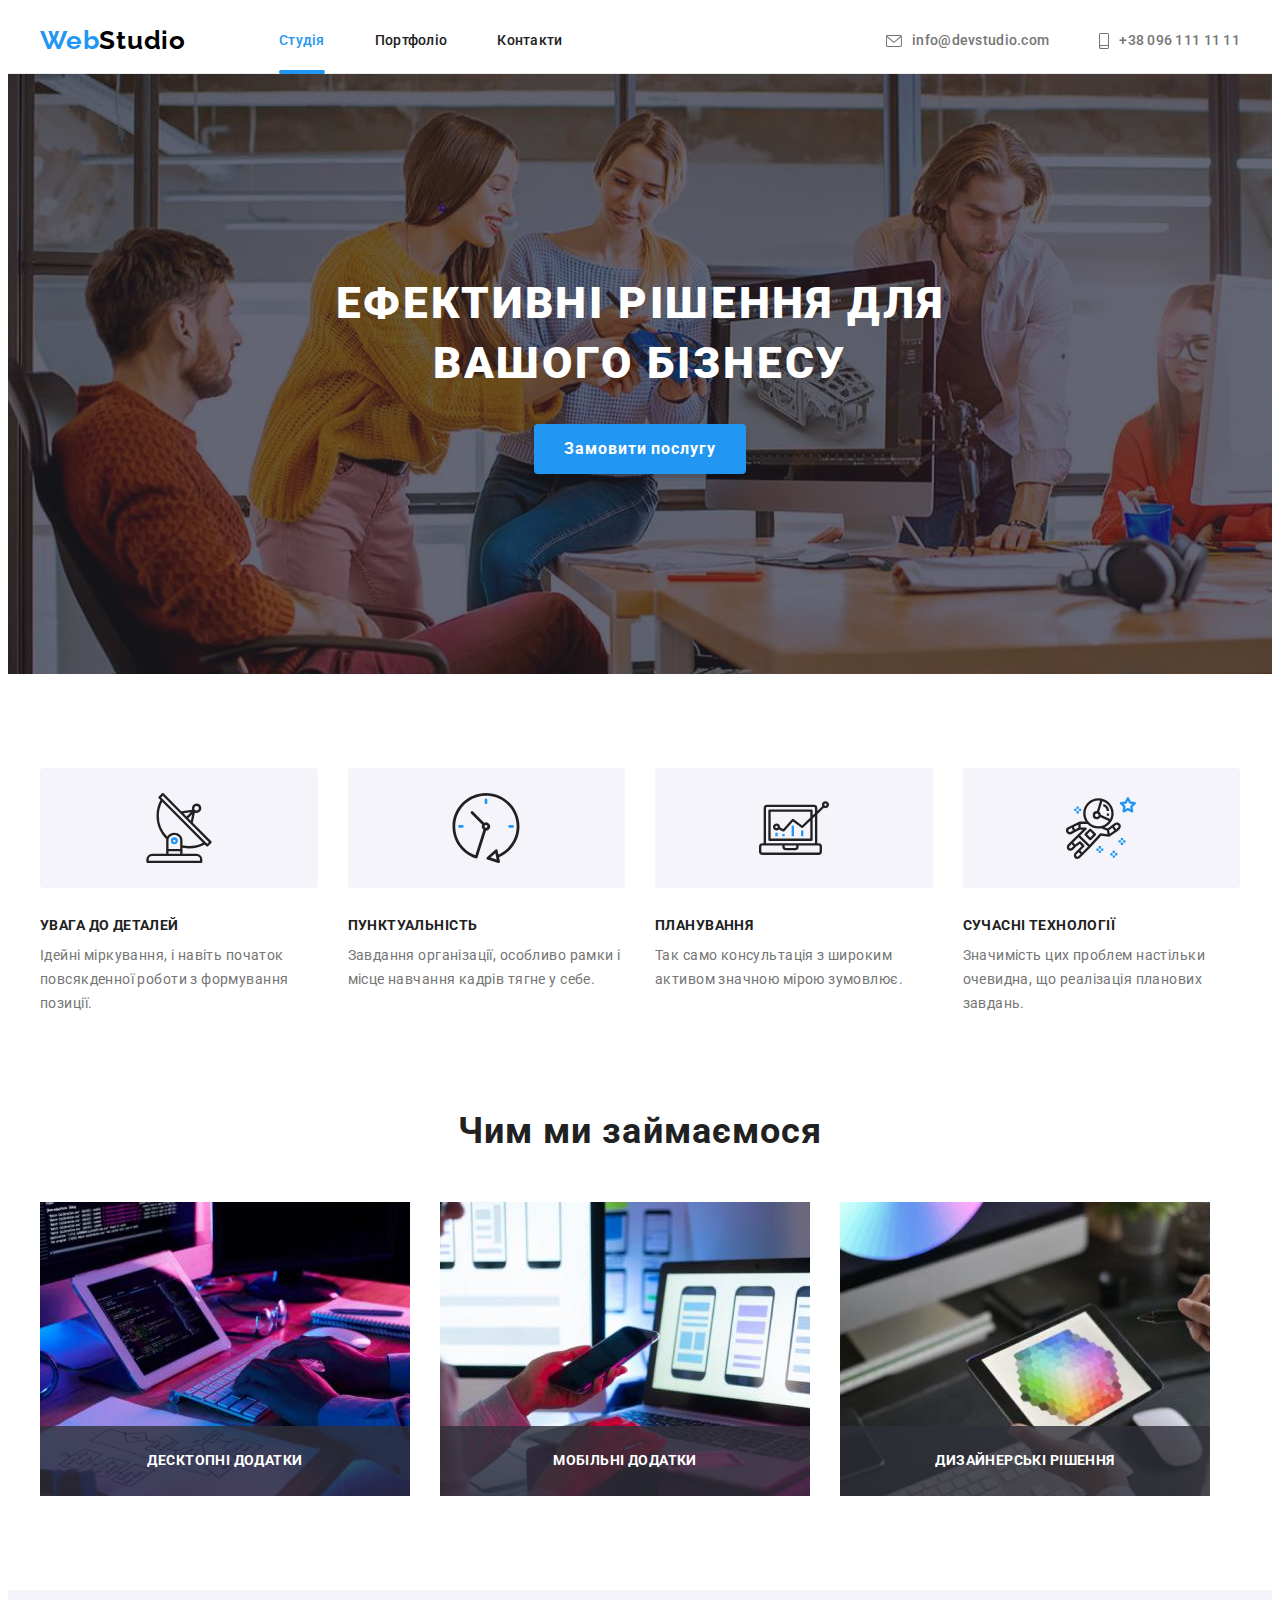
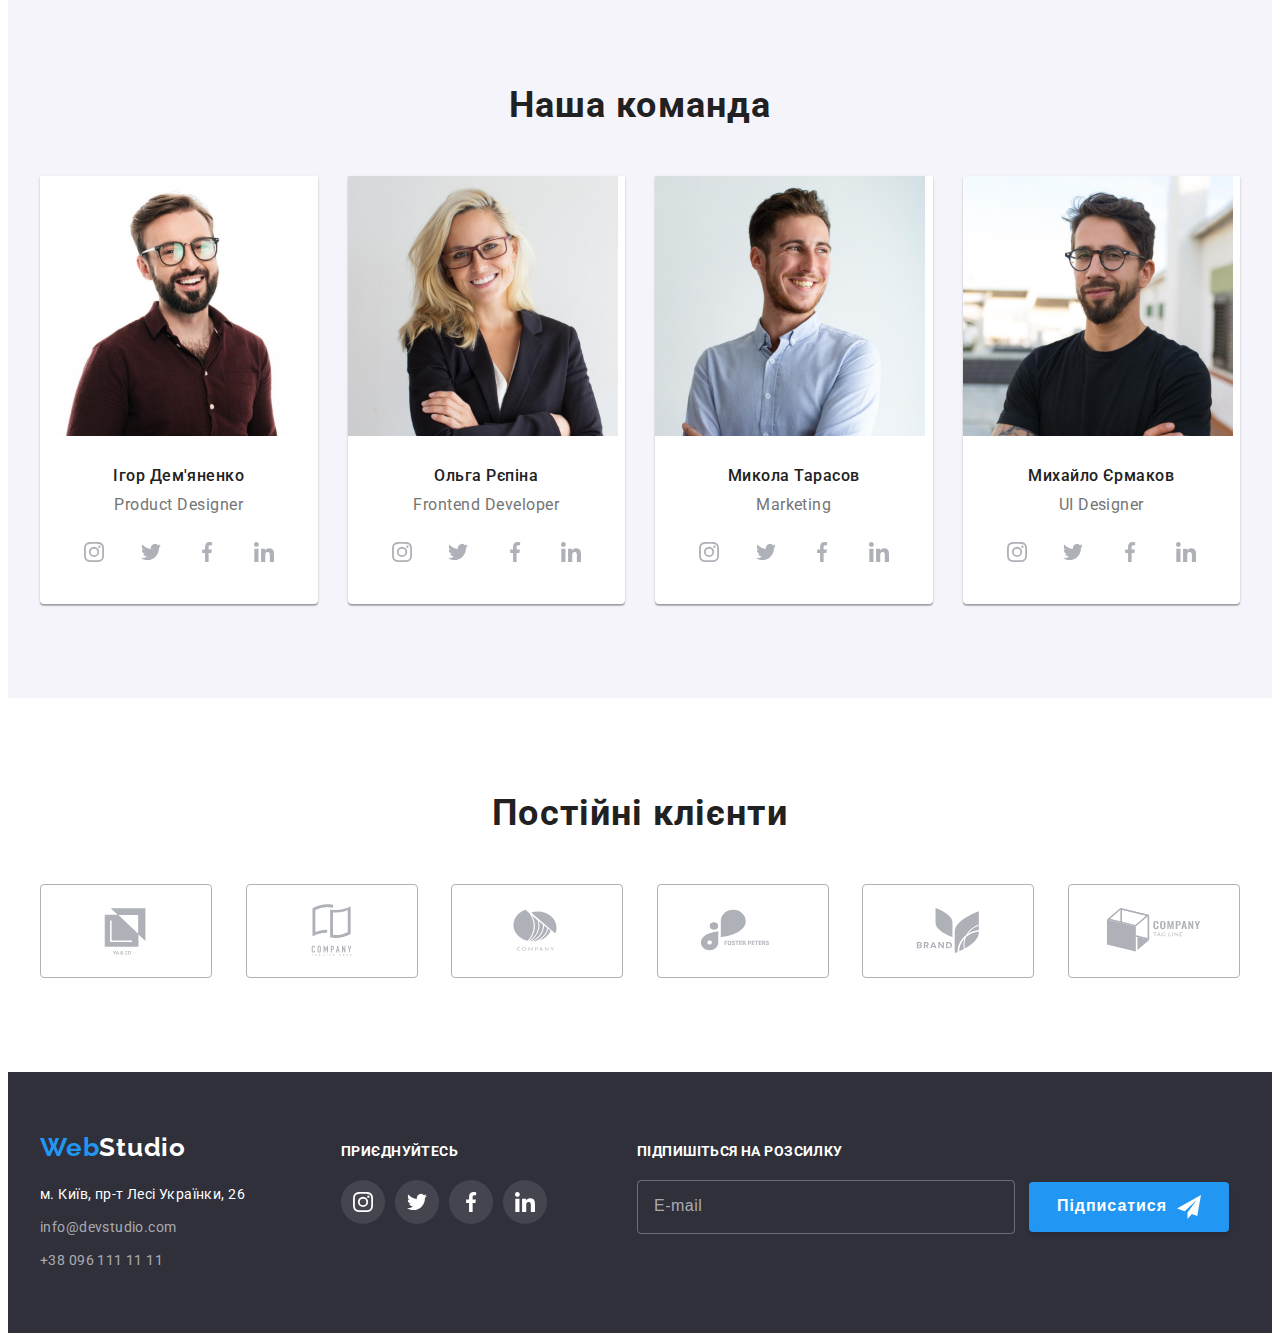
==== index.html @ 3db9cc22 "Copy HW-7" ====
<!DOCTYPE html>
<html lang="uk">
  <head>
    <meta charset="UTF-8" />
    <meta http-equiv="X-UA-Compatible" content="IE=edge" />
    <meta name="viewport" content="width=device-width, initial-scale=1.0" />
    <title>WebStudio</title>
    <link rel="preconnect" href="https://fonts.googleapis.com" />
    <link rel="preconnect" href="https://fonts.gstatic.com" crossorigin />
    <link
      href="https://fonts.googleapis.com/css2?family=Raleway:wght@700&family=Roboto:wght@400;500;700;900&display=swap"
      rel="stylesheet"
    />
    <link
      rel="stylesheet"
      href="https://cdnjs.cloudflare.com/ajax/libs/modern-normalize/1.1.0/modern-normalize.min.css"
      integrity="sha512-wpPYUAdjBVSE4KJnH1VR1HeZfpl1ub8YT/NKx4PuQ5NmX2tKuGu6U/JRp5y+Y8XG2tV+wKQpNHVUX03MfMFn9Q=="
      crossorigin="anonymous"
      referrerpolicy="no-referrer"
    />
    <link rel="stylesheet" href="./css/main.min.css" />
  </head>
  <body>
    <!------------------------------Меню---------------------------------->
    <header class="menu">
      <div class="container menu__container">
        <nav class="navigation">
          <a href="./index.html" class="logo link"><span class="logo__text">Web</span>Studio</a>
          <ul class="navigation__list list">
            <li class="navigation__item">
              <a href="./index.html" class="navigation__link link navigation__link--current">Студія</a>
            </li>
            <li class="navigation__item">
              <a href="./portfolio.html" class="navigation__link link">Портфоліо</a>
            </li>
            <li class="navigation__item">
              <a href="" class="navigation__link link">Контакти</a>
            </li>
          </ul>
        </nav>
        <ul class="contacts list">
          <li class="contacts__item">
            <a href="mailto:info@devstudio.com" class="contacts__link link">
              <svg class="contacts__svg" width="16" height="12">
                <use href="./images/icons.svg#icon-envelope"></use>
              </svg>
              info@devstudio.com
            </a>
          </li>
          <li class="contacts__item">
            <a href="tel:+380961111111" class="contacts__link link">
              <svg class="contacts__svg" width="10" height="16">
                <use href="./images/icons.svg#icon-smartphone"></use>
              </svg>
              +38 096 111 11 11
            </a>
          </li>
        </ul>
      </div>
    </header>
    <main>
      <!------------------------Розділ герой --------------------------->
      <section class="hero">
        <h1 class="hero__tittle">Ефективні рішення для вашого бізнесу</h1>
        <button type="button" class="hero__btn btn" data-modal-open>
          Замовити послугу
        </button>
      </section>
      <!--------------------Розділ про переваги компанії---------------->
      <section class="advantages section">
        <div class="container">
          <h2 class="visually-hidden">Переваги</h2>
          <ul class="advantages__list list">
            <li class="advantages__item">
              <div class="advantages__wraper-svg">
                <svg class="advantages__svg" width="70" height="70">
                  <use href="./images/icons.svg#icon-antenna"></use>
                </svg>
              </div>
              <h3 class="advantages__tittle">УВАГА ДО ДЕТАЛЕЙ</h3>
              <p class="advantages__text">
                Ідейні міркування, і навіть початок повсякденної роботи з
                формування позиції.
              </p>
            </li>
            <li class="advantages__item">
              <div class="advantages__wraper-svg">
                <svg class="advantages__svg" width="70" height="70">
                  <use href="./images/icons.svg#icon-clock"></use>
                </svg>
              </div>
              <h3 class="advantages__tittle">ПУНКТУАЛЬНІСТЬ</h3>
              <p class="advantages__text">
                Завдання організації, особливо рамки і місце навчання кадрів
                тягне у себе.
              </p>
            </li>
            <li class="advantages__item">
              <div class="advantages__wraper-svg">
                <svg class="advantages__svg" width="70" height="70">
                  <use href="./images/icons.svg#icon-diagram"></use>
                </svg>
              </div>
              <h3 class="advantages__tittle">ПЛАНУВАННЯ</h3>
              <p class="advantages__text">
                Так само консультація з широким активом значною мірою зумовлює.
              </p>
            </li>
            <li class="advantages__item">
              <div class="advantages__wraper-svg">
                <svg class="advantages__svg" width="70" height="70">
                  <use href="./images/icons.svg#icon-astronaut"></use>
                </svg>
              </div>
              <h3 class="advantages__tittle">СУЧАСНІ ТЕХНОЛОГІЇ</h3>
              <p class="advantages__text">
                Значимість цих проблем настільки очевидна, що реалізація
                планових завдань.
              </p>
            </li>
          </ul>
        </div>
      </section>
      <!-------------------Розділ про напрями діяльності компанії---------------------->
      <section class="about section">
        <div class="container">
          <h2 class="about__tittle">Чим ми займаємося</h2>
          <ul class="about__list list">
            <li class="about__item">
              <img class="about__img"
                src="./images/img-direct-1.jpg"
                alt="Здійснення HTML розмітки на комп'ютері"
                width="370"
              />
              <div class="about__wraper">
                <h3 class="about__item-title">Десктопні додатки</h3>
              </div>
            </li>
            <li class="about__item">
              <img class="about__img"
                src="./images/img-direct-2.jpg"
                alt="Адаптація розмірів під телефон та ноутбук"
                width="370"
              />
              <div class="about__wraper">
                <h3 class="about__item-title">Мобільні додатки</h3>
              </div>
            </li>
            <li class="about__item">
              <img class="about__img"
                src="./images/img-direct-3.jpg"
                alt="Вибір кольору на планшеті"
                width="370"
              />
              <div class="about__wraper">
                <h3 class="about__item-title">Дизайнерські рішення</h3>
              </div>
            </li>
          </ul>
        </div>
      </section>
      <!-------------------------Розділ про команду---------------------->
      <section class="team section">
        <div class="container">
          <h2 class="team__tittle">Наша команда</h2>
          <ul class="team__list list">
            <li class="team__item">
              <img class="team__img" src="./images/img-team-1.jpg" alt="Дизайнер" width="270" />
              <h3 class="team__item-tittle">Ігор Дем'яненко</h3>
              <p class="team__item-job">Product Designer</p>
              <ul class="social">
                <li class="social__item list">
                  <a class="social__link" href="">
                    <svg class="social__svg" width="20" height="20">
                      <use href="./images/icons.svg#icon-instagram"></use>
                    </svg>
                  </a>
                </li>
                <li class="social__item list">
                  <a class="social__link" href="">
                    <svg class="social__svg" width="20" height="20">
                      <use href="./images/icons.svg#icon-twitter"></use>
                    </svg>
                  </a>
                </li>
                <li class="social__item list">
                  <a class="social__link" href="">
                    <svg class="social__svg" width="20" height="20">
                      <use href="./images/icons.svg#icon-facebook"></use>
                    </svg>
                  </a>
                </li>
                <li class="social__item list">
                  <a class="social__link" href="">
                    <svg class="social__svg" width="20" height="20">
                      <use href="./images/icons.svg#icon-linkedin"></use>
                    </svg>
                  </a>
                </li>
              </ul>
            </li>
            <li class="team__item">
              <img class="team__img" src="./images/img-team-2.jpg" alt="Розробник" width="270" />
              <h3 class="team__item-tittle">Ольга Рєпіна</h3>
              <p class="team__item-job">Frontend Developer</p>
              <ul class="social">
                <li class="social__item list">
                  <a class="social__link" href="">
                    <svg class="social__svg" width="20" height="20">
                      <use href="./images/icons.svg#icon-instagram"></use>
                    </svg>
                  </a>
                </li>
                <li class="social__item list">
                  <a class="social__link" href="">
                    <svg class="social__svg" width="20" height="20">
                      <use href="./images/icons.svg#icon-twitter"></use>
                    </svg>
                  </a>
                </li>
                <li class="social__item list">
                  <a class="social__link" href="">
                    <svg class="social__svg" width="20" height="20">
                      <use href="./images/icons.svg#icon-facebook"></use>
                    </svg>
                  </a>
                </li>
                <li class="social__item list">
                  <a class="social__link" href="">
                    <svg class="social__svg" width="20" height="20">
                      <use href="./images/icons.svg#icon-linkedin"></use>
                    </svg>
                  </a>
                </li>
              </ul>
            </li>
            <li class="team__item">
              <img class="team__img" src="./images/img-team-3.jpg" alt="Маркетолог" width="270" />
              <h3 class="team__item-tittle">Микола Тарасов</h3>
              <p class="team__item-job">Marketing</p>
              <ul class="social">
                <li class="social__item list">
                  <a class="social__link" href="">
                    <svg class="social__svg" width="20" height="20">
                      <use href="./images/icons.svg#icon-instagram"></use>
                    </svg>
                  </a>
                </li>
                <li class="social__item list">
                  <a class="social__link" href="">
                    <svg class="social__svg" width="20" height="20">
                      <use href="./images/icons.svg#icon-twitter"></use>
                    </svg>
                  </a>
                </li>
                <li class="social__item list">
                  <a class="social__link" href="">
                    <svg class="social__svg" width="20" height="20">
                      <use href="./images/icons.svg#icon-facebook"></use>
                    </svg>
                  </a>
                </li>
                <li class="social__item list">
                  <a class="social__link" href="">
                    <svg class="social__svg" width="20" height="20">
                      <use href="./images/icons.svg#icon-linkedin"></use>
                    </svg>
                  </a>
                </li>
              </ul>
            </li>
            <li class="team__item">
              <img class="team__img" src="./images/img-team-4.jpg" alt="Дизайнер-2" width="270" />
              <h3 class="team__item-tittle">Михайло Єрмаков</h3>
              <p class="team__item-job">UI Designer</p>
              <ul class="social">
                <li class="social__item list">
                  <a class="social__link" href="">
                    <svg class="social__svg" width="20" height="20">
                      <use href="./images/icons.svg#icon-instagram"></use>
                    </svg>
                  </a>
                </li>
                <li class="social__item list">
                  <a class="social__link" href="">
                    <svg class="social__svg" width="20" height="20">
                      <use href="./images/icons.svg#icon-twitter"></use>
                    </svg>
                  </a>
                </li>
                <li class="social__item list">
                  <a class="social__link" href="">
                    <svg class="social__svg" width="20" height="20">
                      <use href="./images/icons.svg#icon-facebook"></use>
                    </svg>
                  </a>
                </li>
                <li class="social__item list">
                  <a class="social__link" href="">
                    <svg class="social__svg" width="20" height="20">
                      <use href="./images/icons.svg#icon-linkedin"></use>
                    </svg>
                  </a>
                </li>
              </ul>
            </li>
          </ul>
        </div>
      </section>
    </main>
    <!----------------------------Клієнти------------------------>
    <section class="clients section">
      <div class="container">
        <h2 class="clients__title">Постійні клієнти</h2>
        <ul class="clients__list list">
          <li class="clients__item">
            <a class="clients__logo-link" href="">
              <svg class="clients__logo-svg" width="106" height="60">
                <use href="./images/icons.svg#icon-logo-1"></use>
              </svg>
            </a>
          </li>
          <li class="clients__item">
            <a class="clients__logo-link" href="">
              <svg class="clients__logo-svg" width="106" height="60">
                <use href="./images/icons.svg#icon-logo-2"></use>
              </svg>
            </a>
          </li>
          <li class="clients__item">
            <a class="clients__logo-link" href="">
              <svg class="clients__logo-svg" width="106" height="60">
                <use href="./images/icons.svg#icon-logo-3"></use>
              </svg>
            </a>
          </li>
          <li class="clients__item">
            <a class="clients__logo-link" href="">
              <svg class="clients__logo-svg" width="106" height="60">
                <use href="./images/icons.svg#icon-logo-4"></use>
              </svg>
            </a>
          </li>
          <li class="clients__item">
            <a class="clients__logo-link" href="">
              <svg class="clients__logo-svg" width="106" height="60">
                <use href="./images/icons.svg#icon-logo-5"></use>
              </svg>
            </a>
          </li>
          <li class="clients__item">
            <a class="clients__logo-link" href="">
              <svg class="clients__logo-svg" width="106" height="60">
                <use href="./images/icons.svg#icon-logo-6"></use>
              </svg>
            </a>
          </li>
        </ul>
      </div>
    </section>
    <!------------------------------Футер----------------------->
    <footer class="footer">
      <div class="container footer__wraper">
        <div class="footer__contacts-wraper">
          <a href="./index.html" class="logo footer__logo link"><span class="logo__text">Web</span>Studio</a>
          <address class="address footer__address">
            <ul class="address__list list">
              <li class="address__item">
                <a class="address__map-link link"
                  href="https://goo.gl/maps/K6uVQfjHcAH4xccP6"
                  target="_blank"
                  rel="noopener noflow noreferrer"
                  >м. Київ, пр-т Лесі Українки, 26
                </a>
              </li>
              <li class="address__item">
                <a href="mailto:info@devstudio.com" class="address__contacts-link link"
                  >info@devstudio.com</a
                >
              </li>
              <li class="address__item">
                <a href="tel:+380961111111" class="address__contacts-link link"
                  >+38 096 111 11 11</a
                >
              </li>
            </ul>
          </address>
        </div>
        <div class="footer__social-wraper">
          <strong class="footer__social-title">приєднуйтесь</strong>
          <ul class="social footer__social">
            <li class="social__item list">
              <a class="social__link social__link--filling" href="">
                <svg class="social__svg social__svg--white" width="20" height="20">
                  <use href="./images/icons.svg#icon-instagram"></use>
                </svg>
              </a>
            </li>
            <li class="social__item list">
              <a class="social__link social__link--filling" href="">
                <svg class="social__svg social__svg--white" width="20" height="20">
                  <use href="./images/icons.svg#icon-twitter"></use>
                </svg>
              </a>
            </li>
            <li class="social__item list">
              <a class="social__link social__link--filling" href="">
                <svg class="social__svg social__svg--white" width="20" height="20">
                  <use href="./images/icons.svg#icon-facebook"></use>
                </svg>
              </a>
            </li>
            <li class="social__item list">
              <a class="social__link social__link--filling" href="">
                <svg class="social__svg social__svg--white" width="20" height="20">
                  <use href="./images/icons.svg#icon-linkedin"></use>
                </svg>
              </a>
            </li>
          </ul>
        </div>
        <div class="footer__form-wraper">
          <form action="" name="subscription" autocomplete="on" class=" subscription footer__form">
            <strong class="subscription__title">Підпишіться на розсилку</strong>
            <input
              type="email"
              name="email"
              id="email"
              placeholder="E-mail"
              class="subscription__email"
            />
            <label for="email" class="subscription__email-label"></label>
            <button type="submit" class="btn-subscription subscription__btn">
              <span class="btn-subscription__tittle">Підписатися</span>
              <svg class="btn-subscription__svg" width="24" height="24">
                <use href="./images/icons.svg#icon-send"></use>
              </svg>
            </button>
          </form>
        </div>
      </div>
    </footer>
    <!------------------------------Модальне вікно----------------------->
    <div class="backdrop is-hidden" data-modal>
      <div class="modal">
        <button type="button" class="modal__btn btn" data-modal-close>
          <svg class="modal__btn-svg" width="30" height="30">
            <use href="./images/icons.svg#icon-close"></use>
          </svg>
        </button>
        <form action="" name="service" autocomplete="on" class="service modal__service">
          <strong class="service__title">Залиште свої дані, ми вам передзвонимо</strong>
          
          <label class="service__label">
            Ім'я
            <input type="text" name="username" class="service__input" />
            <svg class="service__svg" width="18" height="18">
              <use href="./images/icons.svg#icon-person-form"></use>
            </svg>
          </label>

          <label class="service__label">
            Телефон
            <input type="tel"  name="tel" class="service__input" />
            <svg class="service__svg" width="18" height="18">
              <use href="./images/icons.svg#icon-phone-form"></use>
            </svg>
          </label>

          <label class="service__label">
            Пошта
            <input type="email" name="email" class="service__input" />
            <svg class="service__svg" width="18" height="18">
              <use href="./images/icons.svg#icon-email-form"></use>
            </svg>
          </label>

          <label class="service__textarea-label">
            Коментар
            <textarea name="comment" class="service__textarea" placeholder="Введіть текст"></textarea>
          </label>

          <label class="service__checkbox-label">
            <input type="checkbox" name="checkbox" class="service__checkbox-input"></input>
            <span class="service__checkbox-mark">
              <svg class="service__checkbox-svg" width="16" height="15">
              <use href="./images/icons.svg#icon-check"></use>
            </svg>
            </span>
            <span class="service__checkbox-text">
               Погоджуюся з розсилкою та приймаю 
            <a class="service__checkbox-link" href="">Умови договору</a>
            </span>
          </label>
                  
          <button type="submit" class="service__btn btn-servise"><span class="btn-servise__text">Відправити</span></button>
        </form>
      </div>
    </div>
    <script src="./js/modal.js"></script>
  </body>
</html>
---- css/main.min.css ----
:root{--main-color: #212121;--second-color: #757575;--third-color: #ffffff;--accent-color: #2196f3;--btn-color: #ffffff;--main-background: #ffffff;--second-background: #F5F4FA;--accent-background: #2f303a;--main-btn-background: #2196f3;--accent-btn-background: #188ce8;--main-font: Roboto, sans-serif;--logo-font: Raleway, sans-serif}body{font-family:var(--main-font);color:var(--main-color);background-color:var(--main-background)}h1,h2,h3,h4,h5,h6,p,ul{margin:0}ul{padding:0}img,svg{display:block}.list{list-style:none}.link{text-decoration:none}.visually-hidden{position:absolute;white-space:nowrap;width:1px;height:1px;overflow:hidden;border:0;padding:0;clip:rect(0 0 0 0);-webkit-clip-path:inset(50%);clip-path:inset(50%);margin:-1px}.section{padding-top:94px;padding-bottom:94px}.container{max-width:1200px;padding-left:15px;padding-right:15px;margin:0 auto}.menu{border-bottom:1px solid #ececec}.menu__container{display:-webkit-box;display:-ms-flexbox;display:flex;-webkit-box-pack:justify;-ms-flex-pack:justify;justify-content:space-between}.logo{font-family:var(--logo-font);font-weight:700;font-size:26px;line-height:1.19;letter-spacing:.03em;color:#000}.logo__text{color:var(--accent-color)}.navigation{display:-webkit-box;display:-ms-flexbox;display:flex;-webkit-box-align:center;-ms-flex-align:center;align-items:center}.navigation__list{display:-webkit-box;display:-ms-flexbox;display:flex;-webkit-box-align:center;-ms-flex-align:center;align-items:center;margin-left:93px}.navigation__item:not(:first-child){margin-left:50px}.navigation__item{position:relative}.navigation__link{font-weight:500;font-size:14px;line-height:1.14px;letter-spacing:.02em;color:var(--main-color);display:block;padding-top:32px;padding-bottom:32px;-webkit-transition:color 250ms cubic-bezier(0.4, 0, 0.2, 1);transition:color 250ms cubic-bezier(0.4, 0, 0.2, 1)}.navigation__link--current{color:var(--accent-color)}.navigation__link--current::after{content:"";position:absolute;left:0;bottom:-1px;display:block;width:100%;height:4px;background:var(--accent-color);border-radius:2px}.navigation__link:hover,.navigation__link:focus{color:var(--accent-color)}.contacts{display:-webkit-box;display:-ms-flexbox;display:flex;-webkit-box-align:center;-ms-flex-align:center;align-items:center}.contacts__item:first-child{margin-right:50px}.contacts__svg{fill:var(--second-color);-webkit-transition:fill 250ms cubic-bezier(0.4, 0, 0.2, 1);transition:fill 250ms cubic-bezier(0.4, 0, 0.2, 1)}.contacts__link{font-weight:500;font-size:14px;line-height:1.14px;letter-spacing:.02em;color:var(--second-color);display:-webkit-box;display:-ms-flexbox;display:flex;-webkit-box-align:center;-ms-flex-align:center;align-items:center;gap:10px;-webkit-transition:color 250ms cubic-bezier(0.4, 0, 0.2, 1);transition:color 250ms cubic-bezier(0.4, 0, 0.2, 1)}.contacts__link:hover,.contacts__link:focus{color:var(--accent-color)}.contacts__link:hover .contacts__svg,.contacts__link:focus .contacts__svg{fill:var(--accent-color)}.hero{background-color:var(--accent-background);background-image:-webkit-gradient(linear, left top, left bottom, from(rgba(47, 48, 58, 0.4)), to(rgba(47, 48, 58, 0.4))),url(../images/Img-bg.jpg);background-image:linear-gradient(rgba(47, 48, 58, 0.4), rgba(47, 48, 58, 0.4)),url(../images/Img-bg.jpg);background-repeat:no-repeat;background-size:cover;max-width:1600px;margin:0 auto;padding-top:200px;padding-bottom:200px}.hero__tittle{font-weight:900;font-size:44px;line-height:1.36;text-align:center;letter-spacing:.06em;text-transform:uppercase;color:var(--third-color);width:696px;margin:0 auto}.hero__btn{font-family:inherit;font-weight:700;font-size:16px;line-height:1.88;text-align:center;letter-spacing:.06em;color:var(--btn-color);background-color:var(--main-btn-background);border:none;-webkit-box-shadow:0px 4px 4px rgba(0,0,0,.15);box-shadow:0px 4px 4px rgba(0,0,0,.15);border-radius:4px;cursor:pointer;display:block;padding:10px 30px;margin-top:30px;margin-left:auto;margin-right:auto;-webkit-transition:background-color 250ms cubic-bezier(0.4, 0, 0.2, 1);transition:background-color 250ms cubic-bezier(0.4, 0, 0.2, 1)}.hero__btn:hover,.hero__btn:focus{background-color:var(--accent-btn-background)}.advantages__list{display:-webkit-box;display:-ms-flexbox;display:flex;-webkit-column-gap:30px;-moz-column-gap:30px;column-gap:30px}.advantages__item{-ms-flex-preferred-size:calc((100% - 90px)/4);flex-basis:calc((100% - 90px)/4)}.advantages__wraper-svg{display:-webkit-box;display:-ms-flexbox;display:flex;-webkit-box-pack:center;-ms-flex-pack:center;justify-content:center;-webkit-box-align:center;-ms-flex-align:center;align-items:center;height:120px;background-color:var(--second-background);border-radius:4px}.advantages__tittle{font-size:14px;line-height:1.14;letter-spacing:.03em;text-transform:uppercase;margin-top:30px;margin-bottom:10px}.advantages__text{font-size:14px;line-height:1.71;letter-spacing:.03em;color:var(--second-color)}.about{padding-top:0}.about__tittle{font-size:36px;line-height:1.17;text-align:center;letter-spacing:.03em;margin-bottom:50px}.about__list{display:-webkit-box;display:-ms-flexbox;display:flex;-webkit-box-align:center;-ms-flex-align:center;align-items:center;gap:30px}.about__item{position:relative}.about__wraper{position:absolute;left:0;bottom:0;display:-webkit-box;display:-ms-flexbox;display:flex;-webkit-box-pack:center;-ms-flex-pack:center;justify-content:center;-webkit-box-align:center;-ms-flex-align:center;align-items:center;width:100%;height:70px;background-color:rgba(47,48,58,.8)}.about__item-title{font-weight:700;font-size:14px;line-height:1.14;letter-spacing:.03em;text-transform:uppercase;color:var(--third-color)}.team{background-color:var(--second-background)}.team__tittle{font-size:36px;line-height:1.17;text-align:center;letter-spacing:.03em;margin-bottom:50px}.team__list{display:-webkit-box;display:-ms-flexbox;display:flex;-webkit-column-gap:30px;-moz-column-gap:30px;column-gap:30px}.team__item{-ms-flex-preferred-size:calc((100% - 90px)/4);flex-basis:calc((100% - 90px)/4);background-color:var(--main-background);-webkit-box-shadow:0px 1px 3px rgba(0,0,0,.12),0px 1px 1px rgba(0,0,0,.14),0px 2px 1px rgba(0,0,0,.2);box-shadow:0px 1px 3px rgba(0,0,0,.12),0px 1px 1px rgba(0,0,0,.14),0px 2px 1px rgba(0,0,0,.2);border-radius:0px 0px 4px 4px}.team__item-tittle{font-weight:500;font-size:16px;line-height:1.19;text-align:center;letter-spacing:.03em;margin-top:30px}.team__item-job{font-size:16px;line-height:1.19;text-align:center;letter-spacing:.03em;color:var(--second-color);margin-top:10px}.social{display:-webkit-box;display:-ms-flexbox;display:flex;-webkit-box-pack:justify;-ms-flex-pack:justify;justify-content:space-between;margin:16px 32px 30px 32px}.social__svg{fill:#afb1b8;-webkit-transition:fill 250ms cubic-bezier(0.4, 0, 0.2, 1);transition:fill 250ms cubic-bezier(0.4, 0, 0.2, 1)}.social__svg--white{fill:var(--third-color)}.social__link{display:-webkit-box;display:-ms-flexbox;display:flex;-webkit-box-pack:center;-ms-flex-pack:center;justify-content:center;-webkit-box-align:center;-ms-flex-align:center;align-items:center;width:44px;height:44px;border-radius:50% 50%;-webkit-transition:background-color 250ms cubic-bezier(0.4, 0, 0.2, 1);transition:background-color 250ms cubic-bezier(0.4, 0, 0.2, 1)}.social__link:hover,.social__link:focus{background-color:var(--main-btn-background)}.social__link:hover .social__svg,.social__link:focus .social__svg{fill:var(--third-color)}.social__link--filling{display:-webkit-box;display:-ms-flexbox;display:flex;-webkit-box-pack:center;-ms-flex-pack:center;justify-content:center;-webkit-box-align:center;-ms-flex-align:center;align-items:center;width:44px;height:44px;background-color:rgba(255,255,255,.1);border-radius:50% 50%;-webkit-transition:background-color 250ms cubic-bezier(0.4, 0, 0.2, 1);transition:background-color 250ms cubic-bezier(0.4, 0, 0.2, 1)}.clients__title{font-size:36px;line-height:1.17;text-align:center;letter-spacing:.03em;margin-bottom:50px}.clients__list{display:-webkit-box;display:-ms-flexbox;display:flex;-webkit-box-pack:justify;-ms-flex-pack:justify;justify-content:space-between}.clients__logo-svg{fill:#afb1b8;-webkit-transition:fill 250ms cubic-bezier(0.4, 0, 0.2, 1);transition:fill 250ms cubic-bezier(0.4, 0, 0.2, 1)}.clients__logo-link{display:-webkit-box;display:-ms-flexbox;display:flex;-webkit-box-pack:center;-ms-flex-pack:center;justify-content:center;-webkit-box-align:center;-ms-flex-align:center;align-items:center;width:170px;height:92px;border:1px solid #afb1b8;border-radius:4px;-webkit-transition:border-color 250ms cubic-bezier(0.4, 0, 0.2, 1);transition:border-color 250ms cubic-bezier(0.4, 0, 0.2, 1)}.clients__logo-link:hover,.clients__logo-link:focus{border-color:var(--accent-color)}.clients__logo-link:hover .clients__logo-svg,.clients__logo-link:focus .clients__logo-svg{fill:var(--accent-color)}.footer{background:var(--accent-background);padding-top:60px;padding-bottom:60px}.footer__wraper{display:-webkit-box;display:-ms-flexbox;display:flex}.footer__contacts-wraper{width:231px;margin-right:70px}.footer__logo{color:var(--third-color);display:block;margin-bottom:20px}.footer__social{display:-webkit-box;display:-ms-flexbox;display:flex;gap:10px;margin:0}.footer__social-title{font-size:14px;line-height:1.14;letter-spacing:.03em;text-transform:uppercase;color:var(--third-color);display:block;margin-top:12px;margin-bottom:20px}.footer__form-wraper{margin-left:90px}.address__list{font-style:normal;font-weight:400;font-size:14px;line-height:1.71;letter-spacing:.03em}.address__item:not(:last-child){margin-bottom:9px}.address__map-link{color:var(--third-color);-webkit-transition:color 250ms cubic-bezier(0.4, 0, 0.2, 1);transition:color 250ms cubic-bezier(0.4, 0, 0.2, 1)}.address__map-link:hover,.address__map-link:focus{color:var(--accent-color)}.address__contacts-link{color:rgba(255,255,255,.6);-webkit-transition:color 250ms cubic-bezier(0.4, 0, 0.2, 1);transition:color 250ms cubic-bezier(0.4, 0, 0.2, 1)}.address__contacts-link:hover,.address__contacts-link:focus{color:var(--accent-color)}.subscription__title{font-size:14px;line-height:1.14;letter-spacing:.03em;text-transform:uppercase;color:var(--third-color);display:block;margin-top:12px;margin-bottom:20px}.subscription__email{width:358px;height:50px;border:1px solid rgba(255,255,255,.3);border-radius:4px;background-color:rgba(0,0,0,0);outline:none;color:var(--third-color);padding-left:16px;cursor:pointer;-webkit-transition:background-color 250ms cubic-bezier(0.4, 0, 0.2, 1);transition:background-color 250ms cubic-bezier(0.4, 0, 0.2, 1)}.subscription__email:focus{border-color:var(--third-color)}.subscription__email::-webkit-input-placeholder{font-weight:400;font-size:16px;line-height:1.25;letter-spacing:.03em;color:rgba(255,255,255,.6)}.subscription__email::-moz-placeholder{font-weight:400;font-size:16px;line-height:1.25;letter-spacing:.03em;color:rgba(255,255,255,.6)}.subscription__email:-ms-input-placeholder{font-weight:400;font-size:16px;line-height:1.25;letter-spacing:.03em;color:rgba(255,255,255,.6)}.subscription__email::-ms-input-placeholder{font-weight:400;font-size:16px;line-height:1.25;letter-spacing:.03em;color:rgba(255,255,255,.6)}.subscription__email::placeholder{font-weight:400;font-size:16px;line-height:1.25;letter-spacing:.03em;color:rgba(255,255,255,.6)}.btn-subscription{width:200px;height:50px;background-color:var(--main-btn-background);-webkit-box-shadow:0px 4px 4px rgba(0,0,0,.15);box-shadow:0px 4px 4px rgba(0,0,0,.15);border:none;border-radius:4px;display:-webkit-inline-box;display:-ms-inline-flexbox;display:inline-flex;gap:10px;-webkit-box-pack:center;-ms-flex-pack:center;justify-content:center;-webkit-box-align:center;-ms-flex-align:center;align-items:center;margin-left:10px;cursor:pointer;-webkit-transition:background-color 250ms cubic-bezier(0.4, 0, 0.2, 1);transition:background-color 250ms cubic-bezier(0.4, 0, 0.2, 1)}.btn-subscription:hover,.btn-subscription:focus{background-color:var(--accent-btn-background)}.btn-subscription__tittle{font-weight:700;font-size:16px;line-height:1.88;letter-spacing:.06em;color:var(--btn-color)}.filter{display:-webkit-box;display:-ms-flexbox;display:flex;-webkit-box-pack:center;-ms-flex-pack:center;justify-content:center;-webkit-column-gap:8px;-moz-column-gap:8px;column-gap:8px;margin-bottom:50px}.filter__btn{font-family:inherit;font-weight:500;font-size:16px;line-height:1.62;text-align:center;letter-spacing:.03em;color:var(--main-color);background-color:var(--second-background);border-radius:4px;border:none;cursor:pointer;padding:6px 22px;-webkit-transition:background-color 250ms cubic-bezier(0.4, 0, 0.2, 1),color 250ms cubic-bezier(0.4, 0, 0.2, 1),-webkit-box-shadow 250ms cubic-bezier(0.4, 0, 0.2, 1);transition:background-color 250ms cubic-bezier(0.4, 0, 0.2, 1),color 250ms cubic-bezier(0.4, 0, 0.2, 1),-webkit-box-shadow 250ms cubic-bezier(0.4, 0, 0.2, 1);transition:background-color 250ms cubic-bezier(0.4, 0, 0.2, 1),color 250ms cubic-bezier(0.4, 0, 0.2, 1),box-shadow 250ms cubic-bezier(0.4, 0, 0.2, 1);transition:background-color 250ms cubic-bezier(0.4, 0, 0.2, 1),color 250ms cubic-bezier(0.4, 0, 0.2, 1),box-shadow 250ms cubic-bezier(0.4, 0, 0.2, 1),-webkit-box-shadow 250ms cubic-bezier(0.4, 0, 0.2, 1)}.filter__btn:hover,.filter__btn:focus{background-color:var(--accent-btn-background);color:var(--btn-color);-webkit-box-shadow:0px 3px 1px rgba(0,0,0,.1),0px 1px 2px rgba(0,0,0,.08),0px 2px 2px rgba(0,0,0,.12);box-shadow:0px 3px 1px rgba(0,0,0,.1),0px 1px 2px rgba(0,0,0,.08),0px 2px 2px rgba(0,0,0,.12)}.project{display:-webkit-box;display:-ms-flexbox;display:flex;-ms-flex-wrap:wrap;flex-wrap:wrap;margin-top:-30px;margin-left:-30px}.project__item{margin-top:30px;margin-left:30px;-ms-flex-preferred-size:calc(33.3333333333% - 30px);flex-basis:calc(33.3333333333% - 30px)}.project__link{display:block;-webkit-transition:-webkit-box-shadow 250ms cubic-bezier(0.4, 0, 0.2, 1);transition:-webkit-box-shadow 250ms cubic-bezier(0.4, 0, 0.2, 1);transition:box-shadow 250ms cubic-bezier(0.4, 0, 0.2, 1);transition:box-shadow 250ms cubic-bezier(0.4, 0, 0.2, 1), -webkit-box-shadow 250ms cubic-bezier(0.4, 0, 0.2, 1)}.project__thumb{position:relative;overflow:hidden}.project__details-overlay{position:absolute;top:0;left:0;width:100%;height:100%;-webkit-transform:translateY(100%);transform:translateY(100%);display:-webkit-box;display:-ms-flexbox;display:flex;-webkit-box-pack:center;-ms-flex-pack:center;justify-content:center;-webkit-box-align:center;-ms-flex-align:center;align-items:center;background-color:rgba(33,150,243,.9);-webkit-transition:-webkit-transform 250ms cubic-bezier(0.4, 0, 0.2, 1);transition:-webkit-transform 250ms cubic-bezier(0.4, 0, 0.2, 1);transition:transform 250ms cubic-bezier(0.4, 0, 0.2, 1);transition:transform 250ms cubic-bezier(0.4, 0, 0.2, 1), -webkit-transform 250ms cubic-bezier(0.4, 0, 0.2, 1)}.project__details{font-weight:400;font-size:18px;line-height:1.56;letter-spacing:.03em;color:var(--third-color);padding:63px 24px}.project__link:hover,.project__link:focus{-webkit-box-shadow:0px 1px 1px rgba(0,0,0,.12),0px 4px 4px rgba(0,0,0,.06),1px 4px 6px rgba(0,0,0,.16);box-shadow:0px 1px 1px rgba(0,0,0,.12),0px 4px 4px rgba(0,0,0,.06),1px 4px 6px rgba(0,0,0,.16)}.project__link:hover:hover .project__details-overlay,.project__link:hover:focus .project__details-overlay,.project__link:focus:hover .project__details-overlay,.project__link:focus:focus .project__details-overlay{-webkit-transform:translateY(0);transform:translateY(0)}.project__wraper{padding:20px 24px;border-left:1px solid #eee;border-right:1px solid #eee;border-bottom:1px solid #eee}.project__tittle{font-size:18px;line-height:36px;letter-spacing:.06em;color:var(--main-color);margin-bottom:4px}.project__type{font-size:16px;line-height:1.88;letter-spacing:.03em;color:var(--second-color)}.backdrop{position:fixed;top:0;left:0;width:100vw;height:100vh;background:rgba(0,0,0,.2);-webkit-transition:opacity 250ms cubic-bezier(0.4, 0, 0.2, 1),visibility 250ms cubic-bezier(0.4, 0, 0.2, 1),-webkit-transform 250ms cubic-bezier(0.4, 0, 0.2, 1);transition:opacity 250ms cubic-bezier(0.4, 0, 0.2, 1),visibility 250ms cubic-bezier(0.4, 0, 0.2, 1),-webkit-transform 250ms cubic-bezier(0.4, 0, 0.2, 1);transition:opacity 250ms cubic-bezier(0.4, 0, 0.2, 1),visibility 250ms cubic-bezier(0.4, 0, 0.2, 1),transform 250ms cubic-bezier(0.4, 0, 0.2, 1);transition:opacity 250ms cubic-bezier(0.4, 0, 0.2, 1),visibility 250ms cubic-bezier(0.4, 0, 0.2, 1),transform 250ms cubic-bezier(0.4, 0, 0.2, 1),-webkit-transform 250ms cubic-bezier(0.4, 0, 0.2, 1)}.is-hidden{visibility:hidden;opacity:0;pointer-events:none;-webkit-transform:scale(0.3);transform:scale(0.3)}.modal{position:absolute;left:50%;top:50%;-webkit-transform:translate(-50%, -50%);transform:translate(-50%, -50%);width:528px;height:581px;padding:40px;background-color:var(--main-background);-webkit-box-shadow:0px 1px 3px rgba(0,0,0,.12),0px 1px 1px rgba(0,0,0,.14),0px 2px 1px rgba(0,0,0,.2);box-shadow:0px 1px 3px rgba(0,0,0,.12),0px 1px 1px rgba(0,0,0,.14),0px 2px 1px rgba(0,0,0,.2);border-radius:4px}.modal__btn{position:absolute;right:0;top:0;display:block;margin:8px 8px auto auto;padding:0;background-color:var(--main-background);border:none;cursor:pointer;-webkit-transition:fill 250ms cubic-bezier(0.4, 0, 0.2, 1);transition:fill 250ms cubic-bezier(0.4, 0, 0.2, 1)}.modal__btn:hover,.modal__btn:focus{fill:var(--accent-color)}.service__title{display:block;font-size:20px;line-height:1.15;text-align:center;letter-spacing:.03em;color:var(--main-color);margin-bottom:12px}.service__label,.service__textarea-label{position:relative;display:block;font-size:12px;line-height:1.17;letter-spacing:.01em;color:var(--second-color);margin-bottom:10px}.service__input,.service__textarea{display:block;width:448px;height:40px;border:1px solid rgba(33,33,33,.2);border-radius:4px;outline:none;padding-left:42px;margin-top:4px;cursor:pointer;-webkit-transition:border-color 250ms cubic-bezier(0.4, 0, 0.2, 1);transition:border-color 250ms cubic-bezier(0.4, 0, 0.2, 1)}.service__input:focus,.service__textarea:focus{border-color:var(--accent-color)}.service__input:focus+.service__svg,.service__textarea:focus+.service__svg{fill:var(--accent-color)}.service__svg{position:absolute;top:50%;left:12px;-webkit-transition:fill 250ms cubic-bezier(0.4, 0, 0.2, 1);transition:fill 250ms cubic-bezier(0.4, 0, 0.2, 1)}.service__textarea-label{margin-bottom:20px}.service__textarea{height:120px;resize:none;padding:12px 16px}.service__textarea::-webkit-input-placeholder{font-size:12px;line-height:1.17;letter-spacing:.01em;color:rgba(117,117,117,.5)}.service__textarea::-moz-placeholder{font-size:12px;line-height:1.17;letter-spacing:.01em;color:rgba(117,117,117,.5)}.service__textarea:-ms-input-placeholder{font-size:12px;line-height:1.17;letter-spacing:.01em;color:rgba(117,117,117,.5)}.service__textarea::-ms-input-placeholder{font-size:12px;line-height:1.17;letter-spacing:.01em;color:rgba(117,117,117,.5)}.service__textarea::placeholder{font-size:12px;line-height:1.17;letter-spacing:.01em;color:rgba(117,117,117,.5)}.service__checkbox-label{display:-webkit-box;display:-ms-flexbox;display:flex;-webkit-box-pack:center;-ms-flex-pack:center;justify-content:center;-webkit-box-align:center;-ms-flex-align:center;align-items:center;gap:8px;margin-bottom:30px}.service__checkbox-input{position:absolute;white-space:nowrap;width:1px;height:1px;overflow:hidden;border:0;padding:0;clip:rect(0 0 0 0);-webkit-clip-path:inset(50%);clip-path:inset(50%);margin:-1px}.service__checkbox-input:checked+.service__checkbox-mark{border:none;background-color:var(--accent-color)}.service__checkbox-input:checked+.service__checkbox-mark svg{opacity:1}.service__checkbox-mark{display:block;width:16px;height:15px;border:2px solid #212121;border-radius:2px;-webkit-transition:border 250ms cubic-bezier(0.4, 0, 0.2, 1),background-color 250ms cubic-bezier(0.4, 0, 0.2, 1);transition:border 250ms cubic-bezier(0.4, 0, 0.2, 1),background-color 250ms cubic-bezier(0.4, 0, 0.2, 1)}.service__checkbox-svg{opacity:0;-webkit-transition:opacity 250ms cubic-bezier(0.4, 0, 0.2, 1);transition:opacity 250ms cubic-bezier(0.4, 0, 0.2, 1)}.service__checkbox-text{font-size:14px;line-height:1.71;letter-spacing:.03em;color:var(--second-color)}.btn-servise{width:200px;height:50px;background-color:var(--main-btn-background);-webkit-box-shadow:0px 4px 4px rgba(0,0,0,.15);box-shadow:0px 4px 4px rgba(0,0,0,.15);border:none;border-radius:4px;display:block;margin:0 auto;cursor:pointer;-webkit-transition:background-color 250ms cubic-bezier(0.4, 0, 0.2, 1);transition:background-color 250ms cubic-bezier(0.4, 0, 0.2, 1)}.btn-servise__text{font-weight:700;font-size:16px;line-height:1.88;text-align:center;letter-spacing:.06em;color:var(--btn-color)}.btn-servise:hover,.btn-servise:focus{background-color:var(--accent-btn-background)}/*# sourceMappingURL=main.min.css.map */
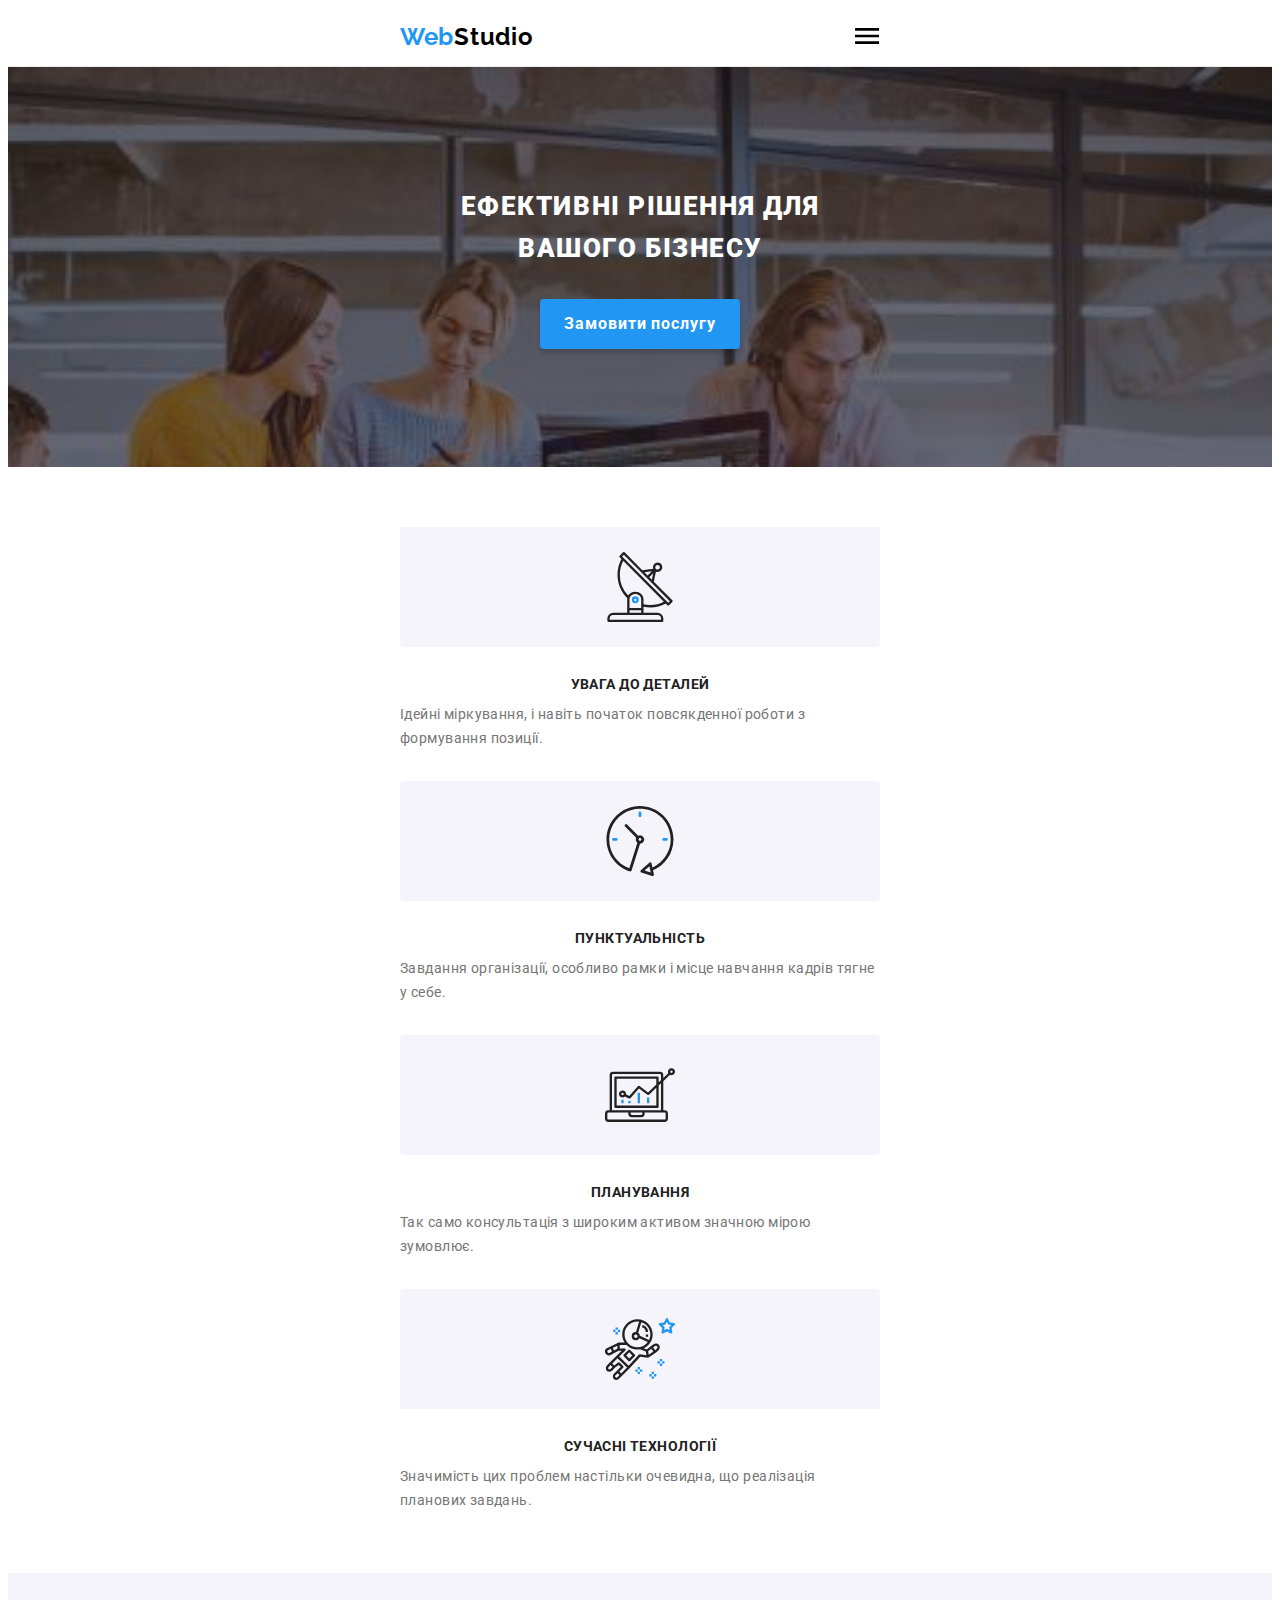
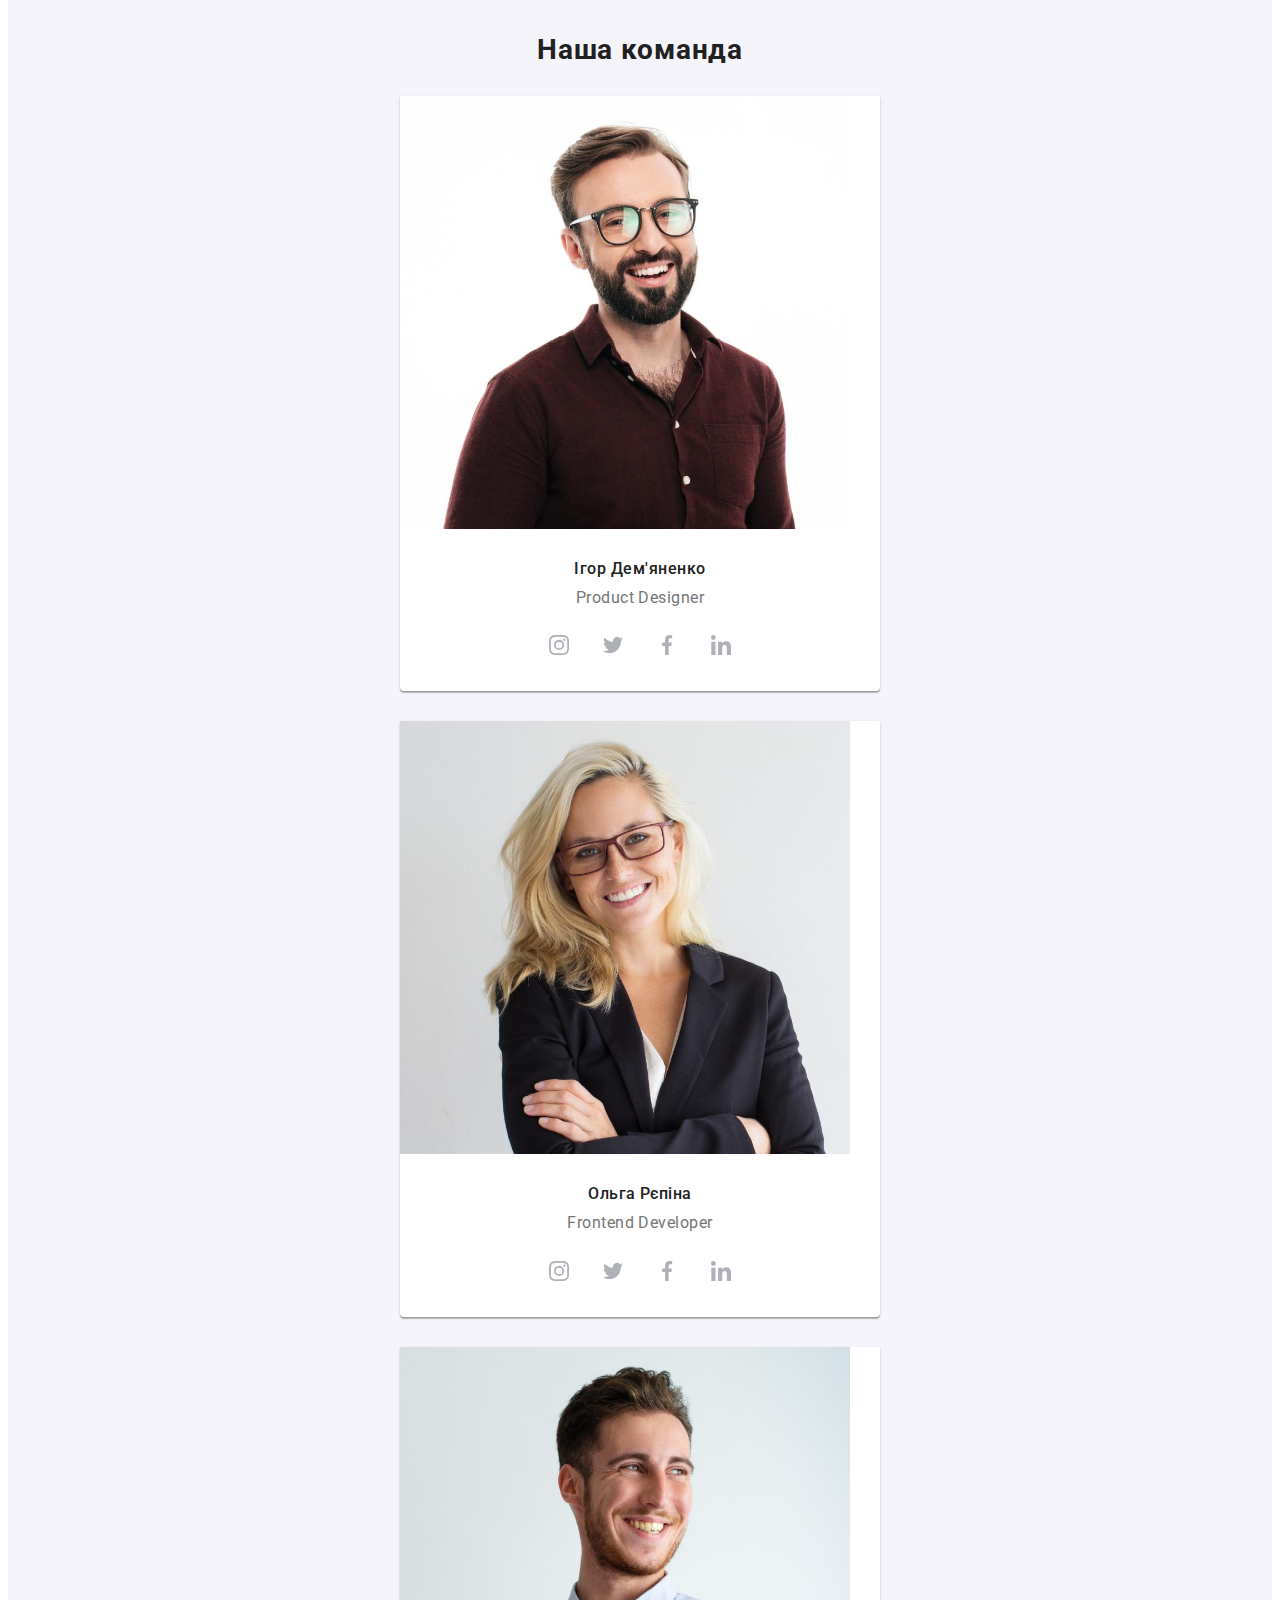
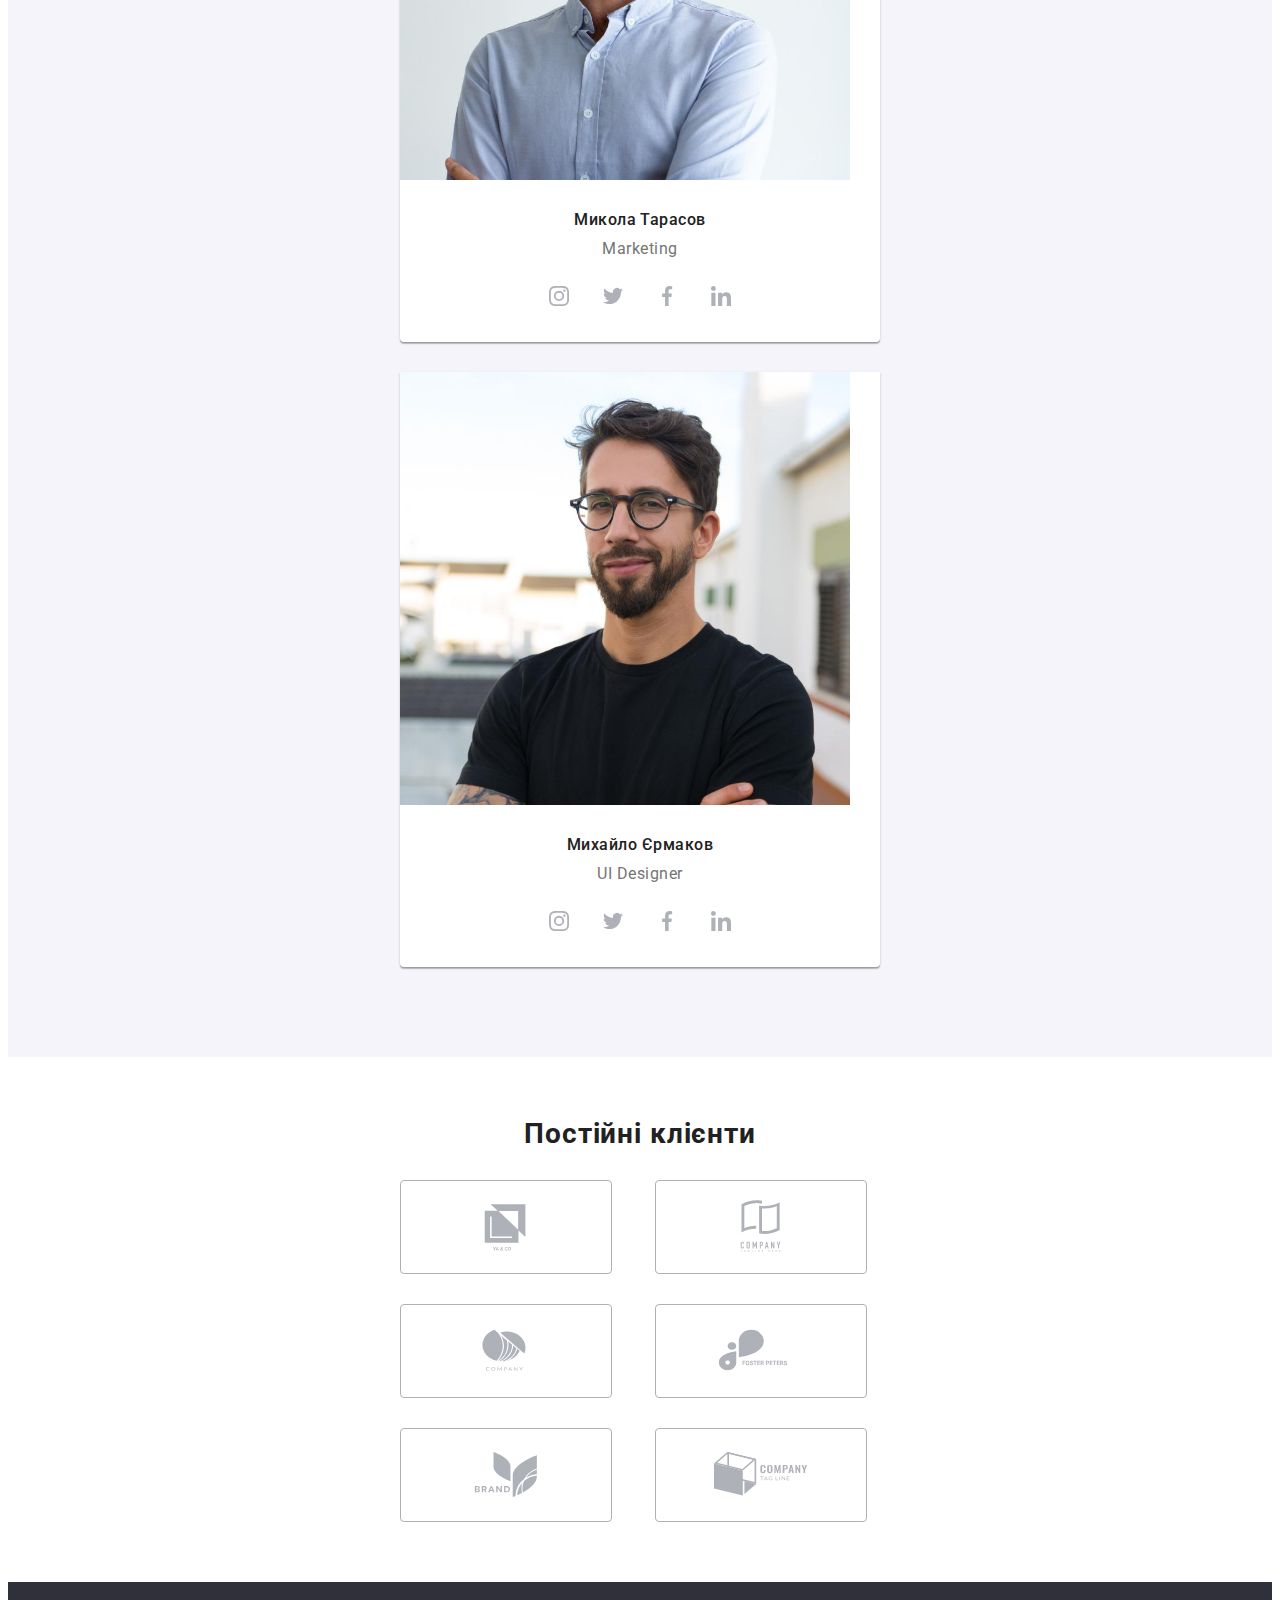
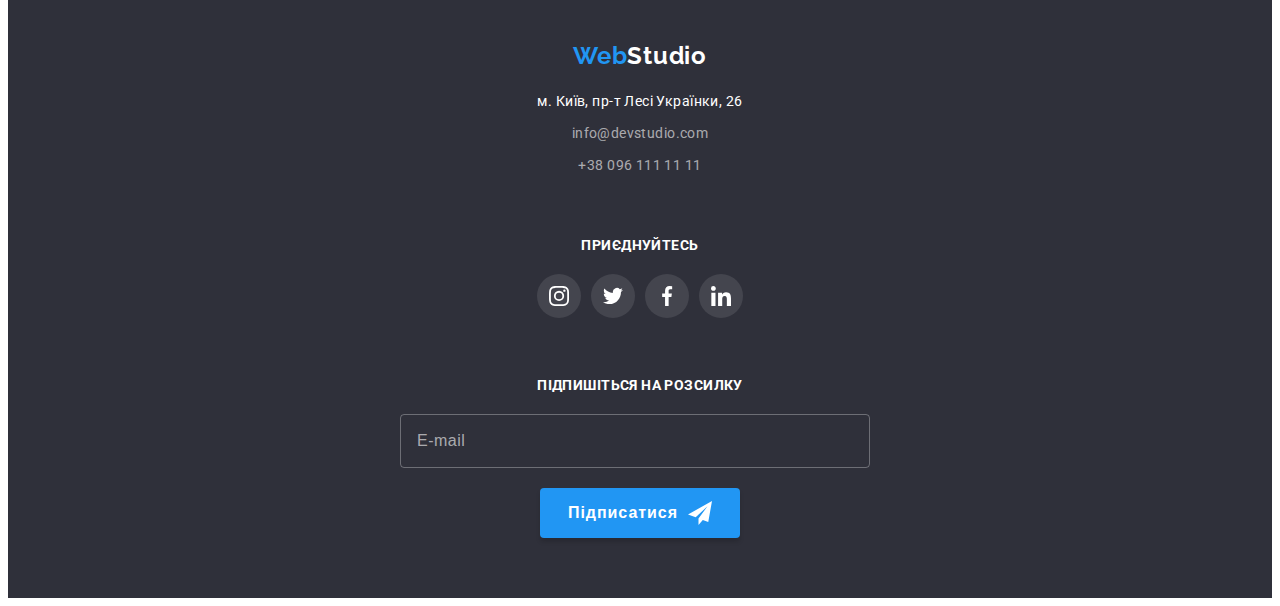
==== commit 5eee8ca5: "Mobile" ====
--- a/index.html
+++ b/index.html
@@ -24,38 +24,77 @@
     <!------------------------------Меню---------------------------------->
     <header class="menu">
       <div class="container menu__container">
-        <nav class="navigation">
-          <a href="./index.html" class="logo link"><span class="logo__text">Web</span>Studio</a>
-          <ul class="navigation__list list">
-            <li class="navigation__item">
-              <a href="./index.html" class="navigation__link link navigation__link--current">Студія</a>
-            </li>
-            <li class="navigation__item">
-              <a href="./portfolio.html" class="navigation__link link">Портфоліо</a>
-            </li>
-            <li class="navigation__item">
-              <a href="" class="navigation__link link">Контакти</a>
-            </li>
-          </ul>
-        </nav>
-        <ul class="contacts list">
-          <li class="contacts__item">
-            <a href="mailto:info@devstudio.com" class="contacts__link link">
-              <svg class="contacts__svg" width="16" height="12">
-                <use href="./images/icons.svg#icon-envelope"></use>
-              </svg>
-              info@devstudio.com
-            </a>
-          </li>
-          <li class="contacts__item">
-            <a href="tel:+380961111111" class="contacts__link link">
-              <svg class="contacts__svg" width="10" height="16">
-                <use href="./images/icons.svg#icon-smartphone"></use>
-              </svg>
-              +38 096 111 11 11
-            </a>
-          </li>
-        </ul>
+        <a href="./index.html" class="logo link"><span class="logo__text">Web</span>Studio</a>
+          <button type="button" class="btn-menu js-open-menu" >
+            <svg 
+              class="btn-menu__svg" 
+              width="40" 
+              height="40" 
+              aria-label="Перемикач мобільного меню" 
+              aria-expanded="false"
+              aria-controls="mobile-menu">
+              <use href="./images/icons.svg#icon-menu" class="btn-menu__svg-open" ></use>
+            </svg>
+          </button>
+          <div id="mobile-menu" class="mobile-menu__container js-menu-container">
+            <button type="button" class="btn-menu js-close-menu" >
+              <svg 
+                class="btn-menu__svg" 
+                width="40" 
+                height="40" 
+                aria-label="Перемикач мобільного меню" >
+                <use href="./images/icons.svg#icon-menu-close" class="btn-menu__svg-close"></use>
+              </svg>
+            </button>
+            <nav class="navigation">
+              <ul class="navigation__list list">
+                <li class="navigation__item">
+                  <a href="./index.html" class="navigation__link link navigation__link--current">Студія</a>
+                </li>
+                <li class="navigation__item">
+                  <a href="./portfolio.html" class="navigation__link link">Портфоліо</a>
+                </li>
+                <li class="navigation__item">
+                  <a href="" class="navigation__link link">Контакти</a>
+                </li>
+              </ul>
+            </nav>
+            <div class="mobile-menu__wraper">
+              <ul class="contacts list">
+              <li class="contacts__item">
+                <a href="mailto:info@devstudio.com" class="contacts__link contacts__link--mail link">
+                  <svg class="contacts__svg" width="16" height="12">
+                    <use href="./images/icons.svg#icon-envelope"></use>
+                  </svg>
+                  info@devstudio.com
+                </a>
+              </li>
+              <li class="contacts__item">
+                <a href="tel:+380961111111" class="contacts__link contacts__link--tel link">
+                  <svg class="contacts__svg" width="10" height="16">
+                    <use href="./images/icons.svg#icon-smartphone"></use>
+                  </svg>
+                  +38 096 111 11 11
+                </a>
+              </li>
+            </ul>
+            <ul class="mobile-social list">
+              <li class="mobile-social__item">
+                <a href="#" class="mobile-social__link link">Instagram</a>
+              </li>
+              <li class="mobile-social__item">
+                <a href="#" class="mobile-social__link link">Twitter</a>
+              </li>
+              <li class="mobile-social__item">
+                <a href="#" class="mobile-social__link link">Facebook</a>
+              </li>
+              <li class="mobile-social__item">
+                <a href="#" class="mobile-social__link link">LinkedIn</a>
+              </li>
+            </ul>
+            </div>
+            
+          </div>         
       </div>
     </header>
     <main>
@@ -165,7 +204,7 @@
           <h2 class="team__tittle">Наша команда</h2>
           <ul class="team__list list">
             <li class="team__item">
-              <img class="team__img" src="./images/img-team-1.jpg" alt="Дизайнер" width="270" />
+              <img class="team__img" src="./images/img-team-1.jpg" alt="Дизайнер" width="450" />
               <h3 class="team__item-tittle">Ігор Дем'яненко</h3>
               <p class="team__item-job">Product Designer</p>
               <ul class="social">
@@ -200,7 +239,7 @@
               </ul>
             </li>
             <li class="team__item">
-              <img class="team__img" src="./images/img-team-2.jpg" alt="Розробник" width="270" />
+              <img class="team__img" src="./images/img-team-2.jpg" alt="Розробник" width="450" />
               <h3 class="team__item-tittle">Ольга Рєпіна</h3>
               <p class="team__item-job">Frontend Developer</p>
               <ul class="social">
@@ -235,7 +274,7 @@
               </ul>
             </li>
             <li class="team__item">
-              <img class="team__img" src="./images/img-team-3.jpg" alt="Маркетолог" width="270" />
+              <img class="team__img" src="./images/img-team-3.jpg" alt="Маркетолог" width="450" />
               <h3 class="team__item-tittle">Микола Тарасов</h3>
               <p class="team__item-job">Marketing</p>
               <ul class="social">
@@ -270,7 +309,7 @@
               </ul>
             </li>
             <li class="team__item">
-              <img class="team__img" src="./images/img-team-4.jpg" alt="Дизайнер-2" width="270" />
+              <img class="team__img" src="./images/img-team-4.jpg" alt="Дизайнер-2" width="450" />
               <h3 class="team__item-tittle">Михайло Єрмаков</h3>
               <p class="team__item-job">UI Designer</p>
               <ul class="social">
@@ -498,5 +537,6 @@
       </div>
     </div>
     <script src="./js/modal.js"></script>
+    <script src="./js/mobile-menu.js"></script>
   </body>
 </html>
--- a/css/main.min.css
+++ b/css/main.min.css
@@ -1 +1 @@
-:root{--main-color: #212121;--second-color: #757575;--third-color: #ffffff;--accent-color: #2196f3;--btn-color: #ffffff;--main-background: #ffffff;--second-background: #F5F4FA;--accent-background: #2f303a;--main-btn-background: #2196f3;--accent-btn-background: #188ce8;--main-font: Roboto, sans-serif;--logo-font: Raleway, sans-serif}body{font-family:var(--main-font);color:var(--main-color);background-color:var(--main-background)}h1,h2,h3,h4,h5,h6,p,ul{margin:0}ul{padding:0}img,svg{display:block}.list{list-style:none}.link{text-decoration:none}.visually-hidden{position:absolute;white-space:nowrap;width:1px;height:1px;overflow:hidden;border:0;padding:0;clip:rect(0 0 0 0);-webkit-clip-path:inset(50%);clip-path:inset(50%);margin:-1px}.section{padding-top:94px;padding-bottom:94px}.container{max-width:1200px;padding-left:15px;padding-right:15px;margin:0 auto}.menu{border-bottom:1px solid #ececec}.menu__container{display:-webkit-box;display:-ms-flexbox;display:flex;-webkit-box-pack:justify;-ms-flex-pack:justify;justify-content:space-between}.logo{font-family:var(--logo-font);font-weight:700;font-size:26px;line-height:1.19;letter-spacing:.03em;color:#000}.logo__text{color:var(--accent-color)}.navigation{display:-webkit-box;display:-ms-flexbox;display:flex;-webkit-box-align:center;-ms-flex-align:center;align-items:center}.navigation__list{display:-webkit-box;display:-ms-flexbox;display:flex;-webkit-box-align:center;-ms-flex-align:center;align-items:center;margin-left:93px}.navigation__item:not(:first-child){margin-left:50px}.navigation__item{position:relative}.navigation__link{font-weight:500;font-size:14px;line-height:1.14px;letter-spacing:.02em;color:var(--main-color);display:block;padding-top:32px;padding-bottom:32px;-webkit-transition:color 250ms cubic-bezier(0.4, 0, 0.2, 1);transition:color 250ms cubic-bezier(0.4, 0, 0.2, 1)}.navigation__link--current{color:var(--accent-color)}.navigation__link--current::after{content:"";position:absolute;left:0;bottom:-1px;display:block;width:100%;height:4px;background:var(--accent-color);border-radius:2px}.navigation__link:hover,.navigation__link:focus{color:var(--accent-color)}.contacts{display:-webkit-box;display:-ms-flexbox;display:flex;-webkit-box-align:center;-ms-flex-align:center;align-items:center}.contacts__item:first-child{margin-right:50px}.contacts__svg{fill:var(--second-color);-webkit-transition:fill 250ms cubic-bezier(0.4, 0, 0.2, 1);transition:fill 250ms cubic-bezier(0.4, 0, 0.2, 1)}.contacts__link{font-weight:500;font-size:14px;line-height:1.14px;letter-spacing:.02em;color:var(--second-color);display:-webkit-box;display:-ms-flexbox;display:flex;-webkit-box-align:center;-ms-flex-align:center;align-items:center;gap:10px;-webkit-transition:color 250ms cubic-bezier(0.4, 0, 0.2, 1);transition:color 250ms cubic-bezier(0.4, 0, 0.2, 1)}.contacts__link:hover,.contacts__link:focus{color:var(--accent-color)}.contacts__link:hover .contacts__svg,.contacts__link:focus .contacts__svg{fill:var(--accent-color)}.hero{background-color:var(--accent-background);background-image:-webkit-gradient(linear, left top, left bottom, from(rgba(47, 48, 58, 0.4)), to(rgba(47, 48, 58, 0.4))),url(../images/Img-bg.jpg);background-image:linear-gradient(rgba(47, 48, 58, 0.4), rgba(47, 48, 58, 0.4)),url(../images/Img-bg.jpg);background-repeat:no-repeat;background-size:cover;max-width:1600px;margin:0 auto;padding-top:200px;padding-bottom:200px}.hero__tittle{font-weight:900;font-size:44px;line-height:1.36;text-align:center;letter-spacing:.06em;text-transform:uppercase;color:var(--third-color);width:696px;margin:0 auto}.hero__btn{font-family:inherit;font-weight:700;font-size:16px;line-height:1.88;text-align:center;letter-spacing:.06em;color:var(--btn-color);background-color:var(--main-btn-background);border:none;-webkit-box-shadow:0px 4px 4px rgba(0,0,0,.15);box-shadow:0px 4px 4px rgba(0,0,0,.15);border-radius:4px;cursor:pointer;display:block;padding:10px 30px;margin-top:30px;margin-left:auto;margin-right:auto;-webkit-transition:background-color 250ms cubic-bezier(0.4, 0, 0.2, 1);transition:background-color 250ms cubic-bezier(0.4, 0, 0.2, 1)}.hero__btn:hover,.hero__btn:focus{background-color:var(--accent-btn-background)}.advantages__list{display:-webkit-box;display:-ms-flexbox;display:flex;-webkit-column-gap:30px;-moz-column-gap:30px;column-gap:30px}.advantages__item{-ms-flex-preferred-size:calc((100% - 90px)/4);flex-basis:calc((100% - 90px)/4)}.advantages__wraper-svg{display:-webkit-box;display:-ms-flexbox;display:flex;-webkit-box-pack:center;-ms-flex-pack:center;justify-content:center;-webkit-box-align:center;-ms-flex-align:center;align-items:center;height:120px;background-color:var(--second-background);border-radius:4px}.advantages__tittle{font-size:14px;line-height:1.14;letter-spacing:.03em;text-transform:uppercase;margin-top:30px;margin-bottom:10px}.advantages__text{font-size:14px;line-height:1.71;letter-spacing:.03em;color:var(--second-color)}.about{padding-top:0}.about__tittle{font-size:36px;line-height:1.17;text-align:center;letter-spacing:.03em;margin-bottom:50px}.about__list{display:-webkit-box;display:-ms-flexbox;display:flex;-webkit-box-align:center;-ms-flex-align:center;align-items:center;gap:30px}.about__item{position:relative}.about__wraper{position:absolute;left:0;bottom:0;display:-webkit-box;display:-ms-flexbox;display:flex;-webkit-box-pack:center;-ms-flex-pack:center;justify-content:center;-webkit-box-align:center;-ms-flex-align:center;align-items:center;width:100%;height:70px;background-color:rgba(47,48,58,.8)}.about__item-title{font-weight:700;font-size:14px;line-height:1.14;letter-spacing:.03em;text-transform:uppercase;color:var(--third-color)}.team{background-color:var(--second-background)}.team__tittle{font-size:36px;line-height:1.17;text-align:center;letter-spacing:.03em;margin-bottom:50px}.team__list{display:-webkit-box;display:-ms-flexbox;display:flex;-webkit-column-gap:30px;-moz-column-gap:30px;column-gap:30px}.team__item{-ms-flex-preferred-size:calc((100% - 90px)/4);flex-basis:calc((100% - 90px)/4);background-color:var(--main-background);-webkit-box-shadow:0px 1px 3px rgba(0,0,0,.12),0px 1px 1px rgba(0,0,0,.14),0px 2px 1px rgba(0,0,0,.2);box-shadow:0px 1px 3px rgba(0,0,0,.12),0px 1px 1px rgba(0,0,0,.14),0px 2px 1px rgba(0,0,0,.2);border-radius:0px 0px 4px 4px}.team__item-tittle{font-weight:500;font-size:16px;line-height:1.19;text-align:center;letter-spacing:.03em;margin-top:30px}.team__item-job{font-size:16px;line-height:1.19;text-align:center;letter-spacing:.03em;color:var(--second-color);margin-top:10px}.social{display:-webkit-box;display:-ms-flexbox;display:flex;-webkit-box-pack:justify;-ms-flex-pack:justify;justify-content:space-between;margin:16px 32px 30px 32px}.social__svg{fill:#afb1b8;-webkit-transition:fill 250ms cubic-bezier(0.4, 0, 0.2, 1);transition:fill 250ms cubic-bezier(0.4, 0, 0.2, 1)}.social__svg--white{fill:var(--third-color)}.social__link{display:-webkit-box;display:-ms-flexbox;display:flex;-webkit-box-pack:center;-ms-flex-pack:center;justify-content:center;-webkit-box-align:center;-ms-flex-align:center;align-items:center;width:44px;height:44px;border-radius:50% 50%;-webkit-transition:background-color 250ms cubic-bezier(0.4, 0, 0.2, 1);transition:background-color 250ms cubic-bezier(0.4, 0, 0.2, 1)}.social__link:hover,.social__link:focus{background-color:var(--main-btn-background)}.social__link:hover .social__svg,.social__link:focus .social__svg{fill:var(--third-color)}.social__link--filling{display:-webkit-box;display:-ms-flexbox;display:flex;-webkit-box-pack:center;-ms-flex-pack:center;justify-content:center;-webkit-box-align:center;-ms-flex-align:center;align-items:center;width:44px;height:44px;background-color:rgba(255,255,255,.1);border-radius:50% 50%;-webkit-transition:background-color 250ms cubic-bezier(0.4, 0, 0.2, 1);transition:background-color 250ms cubic-bezier(0.4, 0, 0.2, 1)}.clients__title{font-size:36px;line-height:1.17;text-align:center;letter-spacing:.03em;margin-bottom:50px}.clients__list{display:-webkit-box;display:-ms-flexbox;display:flex;-webkit-box-pack:justify;-ms-flex-pack:justify;justify-content:space-between}.clients__logo-svg{fill:#afb1b8;-webkit-transition:fill 250ms cubic-bezier(0.4, 0, 0.2, 1);transition:fill 250ms cubic-bezier(0.4, 0, 0.2, 1)}.clients__logo-link{display:-webkit-box;display:-ms-flexbox;display:flex;-webkit-box-pack:center;-ms-flex-pack:center;justify-content:center;-webkit-box-align:center;-ms-flex-align:center;align-items:center;width:170px;height:92px;border:1px solid #afb1b8;border-radius:4px;-webkit-transition:border-color 250ms cubic-bezier(0.4, 0, 0.2, 1);transition:border-color 250ms cubic-bezier(0.4, 0, 0.2, 1)}.clients__logo-link:hover,.clients__logo-link:focus{border-color:var(--accent-color)}.clients__logo-link:hover .clients__logo-svg,.clients__logo-link:focus .clients__logo-svg{fill:var(--accent-color)}.footer{background:var(--accent-background);padding-top:60px;padding-bottom:60px}.footer__wraper{display:-webkit-box;display:-ms-flexbox;display:flex}.footer__contacts-wraper{width:231px;margin-right:70px}.footer__logo{color:var(--third-color);display:block;margin-bottom:20px}.footer__social{display:-webkit-box;display:-ms-flexbox;display:flex;gap:10px;margin:0}.footer__social-title{font-size:14px;line-height:1.14;letter-spacing:.03em;text-transform:uppercase;color:var(--third-color);display:block;margin-top:12px;margin-bottom:20px}.footer__form-wraper{margin-left:90px}.address__list{font-style:normal;font-weight:400;font-size:14px;line-height:1.71;letter-spacing:.03em}.address__item:not(:last-child){margin-bottom:9px}.address__map-link{color:var(--third-color);-webkit-transition:color 250ms cubic-bezier(0.4, 0, 0.2, 1);transition:color 250ms cubic-bezier(0.4, 0, 0.2, 1)}.address__map-link:hover,.address__map-link:focus{color:var(--accent-color)}.address__contacts-link{color:rgba(255,255,255,.6);-webkit-transition:color 250ms cubic-bezier(0.4, 0, 0.2, 1);transition:color 250ms cubic-bezier(0.4, 0, 0.2, 1)}.address__contacts-link:hover,.address__contacts-link:focus{color:var(--accent-color)}.subscription__title{font-size:14px;line-height:1.14;letter-spacing:.03em;text-transform:uppercase;color:var(--third-color);display:block;margin-top:12px;margin-bottom:20px}.subscription__email{width:358px;height:50px;border:1px solid rgba(255,255,255,.3);border-radius:4px;background-color:rgba(0,0,0,0);outline:none;color:var(--third-color);padding-left:16px;cursor:pointer;-webkit-transition:background-color 250ms cubic-bezier(0.4, 0, 0.2, 1);transition:background-color 250ms cubic-bezier(0.4, 0, 0.2, 1)}.subscription__email:focus{border-color:var(--third-color)}.subscription__email::-webkit-input-placeholder{font-weight:400;font-size:16px;line-height:1.25;letter-spacing:.03em;color:rgba(255,255,255,.6)}.subscription__email::-moz-placeholder{font-weight:400;font-size:16px;line-height:1.25;letter-spacing:.03em;color:rgba(255,255,255,.6)}.subscription__email:-ms-input-placeholder{font-weight:400;font-size:16px;line-height:1.25;letter-spacing:.03em;color:rgba(255,255,255,.6)}.subscription__email::-ms-input-placeholder{font-weight:400;font-size:16px;line-height:1.25;letter-spacing:.03em;color:rgba(255,255,255,.6)}.subscription__email::placeholder{font-weight:400;font-size:16px;line-height:1.25;letter-spacing:.03em;color:rgba(255,255,255,.6)}.btn-subscription{width:200px;height:50px;background-color:var(--main-btn-background);-webkit-box-shadow:0px 4px 4px rgba(0,0,0,.15);box-shadow:0px 4px 4px rgba(0,0,0,.15);border:none;border-radius:4px;display:-webkit-inline-box;display:-ms-inline-flexbox;display:inline-flex;gap:10px;-webkit-box-pack:center;-ms-flex-pack:center;justify-content:center;-webkit-box-align:center;-ms-flex-align:center;align-items:center;margin-left:10px;cursor:pointer;-webkit-transition:background-color 250ms cubic-bezier(0.4, 0, 0.2, 1);transition:background-color 250ms cubic-bezier(0.4, 0, 0.2, 1)}.btn-subscription:hover,.btn-subscription:focus{background-color:var(--accent-btn-background)}.btn-subscription__tittle{font-weight:700;font-size:16px;line-height:1.88;letter-spacing:.06em;color:var(--btn-color)}.filter{display:-webkit-box;display:-ms-flexbox;display:flex;-webkit-box-pack:center;-ms-flex-pack:center;justify-content:center;-webkit-column-gap:8px;-moz-column-gap:8px;column-gap:8px;margin-bottom:50px}.filter__btn{font-family:inherit;font-weight:500;font-size:16px;line-height:1.62;text-align:center;letter-spacing:.03em;color:var(--main-color);background-color:var(--second-background);border-radius:4px;border:none;cursor:pointer;padding:6px 22px;-webkit-transition:background-color 250ms cubic-bezier(0.4, 0, 0.2, 1),color 250ms cubic-bezier(0.4, 0, 0.2, 1),-webkit-box-shadow 250ms cubic-bezier(0.4, 0, 0.2, 1);transition:background-color 250ms cubic-bezier(0.4, 0, 0.2, 1),color 250ms cubic-bezier(0.4, 0, 0.2, 1),-webkit-box-shadow 250ms cubic-bezier(0.4, 0, 0.2, 1);transition:background-color 250ms cubic-bezier(0.4, 0, 0.2, 1),color 250ms cubic-bezier(0.4, 0, 0.2, 1),box-shadow 250ms cubic-bezier(0.4, 0, 0.2, 1);transition:background-color 250ms cubic-bezier(0.4, 0, 0.2, 1),color 250ms cubic-bezier(0.4, 0, 0.2, 1),box-shadow 250ms cubic-bezier(0.4, 0, 0.2, 1),-webkit-box-shadow 250ms cubic-bezier(0.4, 0, 0.2, 1)}.filter__btn:hover,.filter__btn:focus{background-color:var(--accent-btn-background);color:var(--btn-color);-webkit-box-shadow:0px 3px 1px rgba(0,0,0,.1),0px 1px 2px rgba(0,0,0,.08),0px 2px 2px rgba(0,0,0,.12);box-shadow:0px 3px 1px rgba(0,0,0,.1),0px 1px 2px rgba(0,0,0,.08),0px 2px 2px rgba(0,0,0,.12)}.project{display:-webkit-box;display:-ms-flexbox;display:flex;-ms-flex-wrap:wrap;flex-wrap:wrap;margin-top:-30px;margin-left:-30px}.project__item{margin-top:30px;margin-left:30px;-ms-flex-preferred-size:calc(33.3333333333% - 30px);flex-basis:calc(33.3333333333% - 30px)}.project__link{display:block;-webkit-transition:-webkit-box-shadow 250ms cubic-bezier(0.4, 0, 0.2, 1);transition:-webkit-box-shadow 250ms cubic-bezier(0.4, 0, 0.2, 1);transition:box-shadow 250ms cubic-bezier(0.4, 0, 0.2, 1);transition:box-shadow 250ms cubic-bezier(0.4, 0, 0.2, 1), -webkit-box-shadow 250ms cubic-bezier(0.4, 0, 0.2, 1)}.project__thumb{position:relative;overflow:hidden}.project__details-overlay{position:absolute;top:0;left:0;width:100%;height:100%;-webkit-transform:translateY(100%);transform:translateY(100%);display:-webkit-box;display:-ms-flexbox;display:flex;-webkit-box-pack:center;-ms-flex-pack:center;justify-content:center;-webkit-box-align:center;-ms-flex-align:center;align-items:center;background-color:rgba(33,150,243,.9);-webkit-transition:-webkit-transform 250ms cubic-bezier(0.4, 0, 0.2, 1);transition:-webkit-transform 250ms cubic-bezier(0.4, 0, 0.2, 1);transition:transform 250ms cubic-bezier(0.4, 0, 0.2, 1);transition:transform 250ms cubic-bezier(0.4, 0, 0.2, 1), -webkit-transform 250ms cubic-bezier(0.4, 0, 0.2, 1)}.project__details{font-weight:400;font-size:18px;line-height:1.56;letter-spacing:.03em;color:var(--third-color);padding:63px 24px}.project__link:hover,.project__link:focus{-webkit-box-shadow:0px 1px 1px rgba(0,0,0,.12),0px 4px 4px rgba(0,0,0,.06),1px 4px 6px rgba(0,0,0,.16);box-shadow:0px 1px 1px rgba(0,0,0,.12),0px 4px 4px rgba(0,0,0,.06),1px 4px 6px rgba(0,0,0,.16)}.project__link:hover:hover .project__details-overlay,.project__link:hover:focus .project__details-overlay,.project__link:focus:hover .project__details-overlay,.project__link:focus:focus .project__details-overlay{-webkit-transform:translateY(0);transform:translateY(0)}.project__wraper{padding:20px 24px;border-left:1px solid #eee;border-right:1px solid #eee;border-bottom:1px solid #eee}.project__tittle{font-size:18px;line-height:36px;letter-spacing:.06em;color:var(--main-color);margin-bottom:4px}.project__type{font-size:16px;line-height:1.88;letter-spacing:.03em;color:var(--second-color)}.backdrop{position:fixed;top:0;left:0;width:100vw;height:100vh;background:rgba(0,0,0,.2);-webkit-transition:opacity 250ms cubic-bezier(0.4, 0, 0.2, 1),visibility 250ms cubic-bezier(0.4, 0, 0.2, 1),-webkit-transform 250ms cubic-bezier(0.4, 0, 0.2, 1);transition:opacity 250ms cubic-bezier(0.4, 0, 0.2, 1),visibility 250ms cubic-bezier(0.4, 0, 0.2, 1),-webkit-transform 250ms cubic-bezier(0.4, 0, 0.2, 1);transition:opacity 250ms cubic-bezier(0.4, 0, 0.2, 1),visibility 250ms cubic-bezier(0.4, 0, 0.2, 1),transform 250ms cubic-bezier(0.4, 0, 0.2, 1);transition:opacity 250ms cubic-bezier(0.4, 0, 0.2, 1),visibility 250ms cubic-bezier(0.4, 0, 0.2, 1),transform 250ms cubic-bezier(0.4, 0, 0.2, 1),-webkit-transform 250ms cubic-bezier(0.4, 0, 0.2, 1)}.is-hidden{visibility:hidden;opacity:0;pointer-events:none;-webkit-transform:scale(0.3);transform:scale(0.3)}.modal{position:absolute;left:50%;top:50%;-webkit-transform:translate(-50%, -50%);transform:translate(-50%, -50%);width:528px;height:581px;padding:40px;background-color:var(--main-background);-webkit-box-shadow:0px 1px 3px rgba(0,0,0,.12),0px 1px 1px rgba(0,0,0,.14),0px 2px 1px rgba(0,0,0,.2);box-shadow:0px 1px 3px rgba(0,0,0,.12),0px 1px 1px rgba(0,0,0,.14),0px 2px 1px rgba(0,0,0,.2);border-radius:4px}.modal__btn{position:absolute;right:0;top:0;display:block;margin:8px 8px auto auto;padding:0;background-color:var(--main-background);border:none;cursor:pointer;-webkit-transition:fill 250ms cubic-bezier(0.4, 0, 0.2, 1);transition:fill 250ms cubic-bezier(0.4, 0, 0.2, 1)}.modal__btn:hover,.modal__btn:focus{fill:var(--accent-color)}.service__title{display:block;font-size:20px;line-height:1.15;text-align:center;letter-spacing:.03em;color:var(--main-color);margin-bottom:12px}.service__label,.service__textarea-label{position:relative;display:block;font-size:12px;line-height:1.17;letter-spacing:.01em;color:var(--second-color);margin-bottom:10px}.service__input,.service__textarea{display:block;width:448px;height:40px;border:1px solid rgba(33,33,33,.2);border-radius:4px;outline:none;padding-left:42px;margin-top:4px;cursor:pointer;-webkit-transition:border-color 250ms cubic-bezier(0.4, 0, 0.2, 1);transition:border-color 250ms cubic-bezier(0.4, 0, 0.2, 1)}.service__input:focus,.service__textarea:focus{border-color:var(--accent-color)}.service__input:focus+.service__svg,.service__textarea:focus+.service__svg{fill:var(--accent-color)}.service__svg{position:absolute;top:50%;left:12px;-webkit-transition:fill 250ms cubic-bezier(0.4, 0, 0.2, 1);transition:fill 250ms cubic-bezier(0.4, 0, 0.2, 1)}.service__textarea-label{margin-bottom:20px}.service__textarea{height:120px;resize:none;padding:12px 16px}.service__textarea::-webkit-input-placeholder{font-size:12px;line-height:1.17;letter-spacing:.01em;color:rgba(117,117,117,.5)}.service__textarea::-moz-placeholder{font-size:12px;line-height:1.17;letter-spacing:.01em;color:rgba(117,117,117,.5)}.service__textarea:-ms-input-placeholder{font-size:12px;line-height:1.17;letter-spacing:.01em;color:rgba(117,117,117,.5)}.service__textarea::-ms-input-placeholder{font-size:12px;line-height:1.17;letter-spacing:.01em;color:rgba(117,117,117,.5)}.service__textarea::placeholder{font-size:12px;line-height:1.17;letter-spacing:.01em;color:rgba(117,117,117,.5)}.service__checkbox-label{display:-webkit-box;display:-ms-flexbox;display:flex;-webkit-box-pack:center;-ms-flex-pack:center;justify-content:center;-webkit-box-align:center;-ms-flex-align:center;align-items:center;gap:8px;margin-bottom:30px}.service__checkbox-input{position:absolute;white-space:nowrap;width:1px;height:1px;overflow:hidden;border:0;padding:0;clip:rect(0 0 0 0);-webkit-clip-path:inset(50%);clip-path:inset(50%);margin:-1px}.service__checkbox-input:checked+.service__checkbox-mark{border:none;background-color:var(--accent-color)}.service__checkbox-input:checked+.service__checkbox-mark svg{opacity:1}.service__checkbox-mark{display:block;width:16px;height:15px;border:2px solid #212121;border-radius:2px;-webkit-transition:border 250ms cubic-bezier(0.4, 0, 0.2, 1),background-color 250ms cubic-bezier(0.4, 0, 0.2, 1);transition:border 250ms cubic-bezier(0.4, 0, 0.2, 1),background-color 250ms cubic-bezier(0.4, 0, 0.2, 1)}.service__checkbox-svg{opacity:0;-webkit-transition:opacity 250ms cubic-bezier(0.4, 0, 0.2, 1);transition:opacity 250ms cubic-bezier(0.4, 0, 0.2, 1)}.service__checkbox-text{font-size:14px;line-height:1.71;letter-spacing:.03em;color:var(--second-color)}.btn-servise{width:200px;height:50px;background-color:var(--main-btn-background);-webkit-box-shadow:0px 4px 4px rgba(0,0,0,.15);box-shadow:0px 4px 4px rgba(0,0,0,.15);border:none;border-radius:4px;display:block;margin:0 auto;cursor:pointer;-webkit-transition:background-color 250ms cubic-bezier(0.4, 0, 0.2, 1);transition:background-color 250ms cubic-bezier(0.4, 0, 0.2, 1)}.btn-servise__text{font-weight:700;font-size:16px;line-height:1.88;text-align:center;letter-spacing:.06em;color:var(--btn-color)}.btn-servise:hover,.btn-servise:focus{background-color:var(--accent-btn-background)}/*# sourceMappingURL=main.min.css.map */+:root{--main-color: #212121;--second-color: #757575;--third-color: #ffffff;--accent-color: #2196f3;--btn-color: #ffffff;--main-background: #ffffff;--second-background: #F5F4FA;--accent-background: #2f303a;--main-btn-background: #2196f3;--accent-btn-background: #188ce8;--main-font: Roboto, sans-serif;--logo-font: Raleway, sans-serif}body{font-family:var(--main-font);color:var(--main-color);background-color:var(--main-background)}h1,h2,h3,h4,h5,h6,p,ul{margin:0}ul{padding:0}img,svg{display:block}img{max-width:100%;height:auto}.list{list-style:none}.link{text-decoration:none}.visually-hidden{position:absolute;white-space:nowrap;width:1px;height:1px;overflow:hidden;border:0;padding:0;clip:rect(0 0 0 0);-webkit-clip-path:inset(50%);clip-path:inset(50%);margin:-1px}.section{padding-top:60px;padding-bottom:60px}.container{max-width:480px;padding-left:15px;padding-right:15px;margin:0 auto}.menu{border-bottom:1px solid #ececec}.menu__container{position:relative;padding-top:15px;padding-bottom:15px}.btn-menu{position:absolute;top:0;right:0;display:block;border:none;padding:0;margin:8px 8px auto auto;background-color:rgba(0,0,0,0);cursor:pointer}.btn-menu__svg{-webkit-transition:fill 250ms cubic-bezier(0.4, 0, 0.2, 1);transition:fill 250ms cubic-bezier(0.4, 0, 0.2, 1)}.btn-menu__svg:hover,.btn-menu__svg:focus{fill:var(--accent-color)}.mobile-menu__container{position:fixed;top:0;left:0;width:100vw;height:100vh;padding:48px 40px;background-color:var(--main-background);z-index:999;display:-webkit-box;display:-ms-flexbox;display:flex;-webkit-box-orient:vertical;-webkit-box-direction:normal;-ms-flex-direction:column;flex-direction:column;-webkit-box-pack:justify;-ms-flex-pack:justify;justify-content:space-between;-webkit-transform:translateX(100%);transform:translateX(100%);visibility:hidden;-webkit-transition:visibility 250ms cubic-bezier(0.4, 0, 0.2, 1),-webkit-transform 250ms cubic-bezier(0.4, 0, 0.2, 1);transition:visibility 250ms cubic-bezier(0.4, 0, 0.2, 1),-webkit-transform 250ms cubic-bezier(0.4, 0, 0.2, 1);transition:transform 250ms cubic-bezier(0.4, 0, 0.2, 1),visibility 250ms cubic-bezier(0.4, 0, 0.2, 1);transition:transform 250ms cubic-bezier(0.4, 0, 0.2, 1),visibility 250ms cubic-bezier(0.4, 0, 0.2, 1),-webkit-transform 250ms cubic-bezier(0.4, 0, 0.2, 1)}.mobile-menu__container.is-open{-webkit-transform:translateX(0);transform:translateX(0);visibility:visible}.mobile-menu__wraper{display:-webkit-box;display:-ms-flexbox;display:flex;-webkit-box-orient:vertical;-webkit-box-direction:normal;-ms-flex-direction:column;flex-direction:column;-webkit-box-pack:justify;-ms-flex-pack:justify;justify-content:space-between}.mobile-social{display:-webkit-box;display:-ms-flexbox;display:flex;-ms-flex-wrap:wrap;flex-wrap:wrap;-webkit-box-align:center;-ms-flex-align:center;align-items:center;margin-top:64px}.mobile-social__link{font-weight:500;font-size:18px;line-height:1.22;letter-spacing:.02em;color:var(--accent-color)}.mobile-social__item:not(:first-child){padding-left:10px}.mobile-social__item:not(:last-child){border-right:1px solid rgba(33,33,33,.2);padding-right:10px}.logo{font-family:var(--logo-font);font-weight:700;font-size:24px;line-height:1.17;letter-spacing:.03em;color:#000}.logo__text{color:var(--accent-color)}.navigation__list{display:-webkit-box;display:-ms-flexbox;display:flex;-webkit-box-orient:vertical;-webkit-box-direction:normal;-ms-flex-direction:column;flex-direction:column}.navigation__item{position:relative}.navigation__link{font-weight:500;font-size:40px;line-height:1.18px;letter-spacing:.02em;color:var(--main-color);display:block;padding-top:32px;padding-bottom:32px;-webkit-transition:color 250ms cubic-bezier(0.4, 0, 0.2, 1);transition:color 250ms cubic-bezier(0.4, 0, 0.2, 1)}.navigation__link--current{color:var(--accent-color)}.navigation__link:hover,.navigation__link:focus{color:var(--accent-color)}.contacts{display:-webkit-box;display:-ms-flexbox;display:flex;-webkit-box-orient:vertical;-webkit-box-direction:normal;-ms-flex-direction:column;flex-direction:column;gap:32px}.contacts__item:first-child{-webkit-box-ordinal-group:2;-ms-flex-order:1;order:1}.contacts__svg{display:none}.contacts__link{font-weight:500;font-size:14px;line-height:1.14px;letter-spacing:.02em;color:var(--second-color);-webkit-transition:color 250ms cubic-bezier(0.4, 0, 0.2, 1);transition:color 250ms cubic-bezier(0.4, 0, 0.2, 1)}.contacts__link--tel{font-size:34px;line-height:1.18;color:var(--accent-color)}.contacts__link--mail{font-size:24px;line-height:1.17}.contacts__link:hover,.contacts__link:focus{color:var(--accent-color)}.contacts__link:hover .contacts__svg,.contacts__link:focus .contacts__svg{fill:var(--accent-color)}.hero{background-color:var(--accent-background);background-image:-webkit-gradient(linear, left top, left bottom, from(rgba(47, 48, 58, 0.4)), to(rgba(47, 48, 58, 0.4))),url(../images/img-bg-mobile.jpg);background-image:linear-gradient(rgba(47, 48, 58, 0.4), rgba(47, 48, 58, 0.4)),url(../images/img-bg-mobile.jpg);background-repeat:no-repeat;background-size:cover;max-width:1600px;margin:0 auto;padding-top:118px;padding-bottom:118px}.hero__tittle{font-weight:900;font-size:26px;line-height:1.62;text-align:center;letter-spacing:.06em;text-transform:uppercase;color:var(--third-color);margin:0 auto;width:100%;max-width:360px}.hero__btn{font-family:inherit;font-weight:700;font-size:16px;line-height:1.88;text-align:center;letter-spacing:.06em;color:var(--btn-color);background-color:var(--main-btn-background);border:none;-webkit-box-shadow:0px 4px 4px rgba(0,0,0,.15);box-shadow:0px 4px 4px rgba(0,0,0,.15);border-radius:4px;cursor:pointer;display:block;padding:10px 24px;margin-top:30px;margin-left:auto;margin-right:auto;-webkit-transition:background-color 250ms cubic-bezier(0.4, 0, 0.2, 1);transition:background-color 250ms cubic-bezier(0.4, 0, 0.2, 1)}.hero__btn:hover,.hero__btn:focus{background-color:var(--accent-btn-background)}.advantages__item:not(:last-child){margin-bottom:30px}.advantages__wraper-svg{display:-webkit-box;display:-ms-flexbox;display:flex;-webkit-box-pack:center;-ms-flex-pack:center;justify-content:center;-webkit-box-align:center;-ms-flex-align:center;align-items:center;height:120px;background-color:var(--second-background);border-radius:4px}.advantages__tittle{font-size:14px;line-height:1.14;letter-spacing:.03em;text-transform:uppercase;text-align:center;margin-top:30px;margin-bottom:10px}.advantages__text{font-size:14px;line-height:1.71;letter-spacing:.03em;color:var(--second-color)}.about{padding-top:0;display:none}.about__tittle{font-size:36px;line-height:1.17;text-align:center;letter-spacing:.03em;margin-bottom:50px}.about__list{display:-webkit-box;display:-ms-flexbox;display:flex;-webkit-box-align:center;-ms-flex-align:center;align-items:center;gap:30px}.about__item{position:relative}.about__wraper{position:absolute;left:0;bottom:0;display:-webkit-box;display:-ms-flexbox;display:flex;-webkit-box-pack:center;-ms-flex-pack:center;justify-content:center;-webkit-box-align:center;-ms-flex-align:center;align-items:center;width:100%;height:70px;background-color:rgba(47,48,58,.8)}.about__item-title{font-weight:700;font-size:14px;line-height:1.14;letter-spacing:.03em;text-transform:uppercase;color:var(--third-color)}.team{background-color:var(--second-background)}.team__tittle{font-size:28px;line-height:1.18;text-align:center;letter-spacing:.03em;margin-bottom:30px}.team__item{background-color:var(--main-background);-webkit-box-shadow:0px 1px 3px rgba(0,0,0,.12),0px 1px 1px rgba(0,0,0,.14),0px 2px 1px rgba(0,0,0,.2);box-shadow:0px 1px 3px rgba(0,0,0,.12),0px 1px 1px rgba(0,0,0,.14),0px 2px 1px rgba(0,0,0,.2);border-radius:0px 0px 4px 4px;margin-bottom:30px;padding-bottom:24px}.team__item-tittle{font-weight:500;font-size:16px;line-height:1.19;text-align:center;letter-spacing:.03em;margin-top:30px}.team__item-job{font-size:16px;line-height:1.19;text-align:center;letter-spacing:.03em;color:var(--second-color);margin-top:10px;margin-bottom:16px}.social{display:-webkit-box;display:-ms-flexbox;display:flex;-webkit-box-pack:center;-ms-flex-pack:center;justify-content:center;gap:10px}.social__svg{fill:#afb1b8;-webkit-transition:fill 250ms cubic-bezier(0.4, 0, 0.2, 1);transition:fill 250ms cubic-bezier(0.4, 0, 0.2, 1)}.social__svg--white{fill:var(--third-color)}.social__link{display:-webkit-box;display:-ms-flexbox;display:flex;-webkit-box-pack:center;-ms-flex-pack:center;justify-content:center;-webkit-box-align:center;-ms-flex-align:center;align-items:center;width:44px;height:44px;border-radius:50% 50%;-webkit-transition:background-color 250ms cubic-bezier(0.4, 0, 0.2, 1);transition:background-color 250ms cubic-bezier(0.4, 0, 0.2, 1)}.social__link:hover,.social__link:focus{background-color:var(--main-btn-background)}.social__link:hover .social__svg,.social__link:focus .social__svg{fill:var(--third-color)}.social__link--filling{display:-webkit-box;display:-ms-flexbox;display:flex;-webkit-box-pack:center;-ms-flex-pack:center;justify-content:center;-webkit-box-align:center;-ms-flex-align:center;align-items:center;width:44px;height:44px;background-color:rgba(255,255,255,.1);border-radius:50% 50%;-webkit-transition:background-color 250ms cubic-bezier(0.4, 0, 0.2, 1);transition:background-color 250ms cubic-bezier(0.4, 0, 0.2, 1)}.clients__title{font-size:28px;line-height:1.18;text-align:center;letter-spacing:.03em;margin-bottom:30px}.clients__list{display:-webkit-box;display:-ms-flexbox;display:flex;-ms-flex-wrap:wrap;flex-wrap:wrap;margin-top:-30px;margin-left:-30px}.clients__item{margin-top:30px;margin-left:30px;-ms-flex-preferred-size:calc(50% - 30px);flex-basis:calc(50% - 30px)}.clients__logo-svg{fill:#afb1b8;-webkit-transition:fill 250ms cubic-bezier(0.4, 0, 0.2, 1);transition:fill 250ms cubic-bezier(0.4, 0, 0.2, 1)}.clients__logo-link{display:-webkit-box;display:-ms-flexbox;display:flex;-webkit-box-pack:center;-ms-flex-pack:center;justify-content:center;-webkit-box-align:center;-ms-flex-align:center;align-items:center;width:210px;height:92px;border:1px solid #afb1b8;border-radius:4px;-webkit-transition:border-color 250ms cubic-bezier(0.4, 0, 0.2, 1);transition:border-color 250ms cubic-bezier(0.4, 0, 0.2, 1)}.clients__logo-link:hover,.clients__logo-link:focus{border-color:var(--accent-color)}.clients__logo-link:hover .clients__logo-svg,.clients__logo-link:focus .clients__logo-svg{fill:var(--accent-color)}.footer{background:var(--accent-background);padding-top:60px;padding-bottom:60px}.footer__contacts-wraper{width:231px;margin:0 auto 60px auto;text-align:center}.footer__logo{color:var(--third-color);display:block;margin-bottom:20px}.footer__social{display:-webkit-box;display:-ms-flexbox;display:flex;gap:10px;margin:0}.footer__social-title{font-size:14px;line-height:1.14;letter-spacing:.03em;text-transform:uppercase;color:var(--third-color);display:block;text-align:center;margin-bottom:20px}.footer__form-wraper{margin-top:60px}.address__list{font-style:normal;font-weight:400;font-size:14px;line-height:1.71;letter-spacing:.03em}.address__item:not(:last-child){margin-bottom:8px}.address__map-link{color:var(--third-color);-webkit-transition:color 250ms cubic-bezier(0.4, 0, 0.2, 1);transition:color 250ms cubic-bezier(0.4, 0, 0.2, 1)}.address__map-link:hover,.address__map-link:focus{color:var(--accent-color)}.address__contacts-link{color:rgba(255,255,255,.6);-webkit-transition:color 250ms cubic-bezier(0.4, 0, 0.2, 1);transition:color 250ms cubic-bezier(0.4, 0, 0.2, 1)}.address__contacts-link:hover,.address__contacts-link:focus{color:var(--accent-color)}.subscription__title{font-size:14px;line-height:1.14;letter-spacing:.03em;text-transform:uppercase;color:var(--third-color);display:block;text-align:center;margin-bottom:20px}.subscription__email{width:100%;max-width:450px;height:50px;border:1px solid rgba(255,255,255,.3);border-radius:4px;background-color:rgba(0,0,0,0);outline:none;color:var(--third-color);padding-left:16px;cursor:pointer;-webkit-transition:background-color 250ms cubic-bezier(0.4, 0, 0.2, 1);transition:background-color 250ms cubic-bezier(0.4, 0, 0.2, 1)}.subscription__email:focus{border-color:var(--third-color)}.subscription__email::-webkit-input-placeholder{font-weight:400;font-size:16px;line-height:1.25;letter-spacing:.03em;color:rgba(255,255,255,.6)}.subscription__email::-moz-placeholder{font-weight:400;font-size:16px;line-height:1.25;letter-spacing:.03em;color:rgba(255,255,255,.6)}.subscription__email:-ms-input-placeholder{font-weight:400;font-size:16px;line-height:1.25;letter-spacing:.03em;color:rgba(255,255,255,.6)}.subscription__email::-ms-input-placeholder{font-weight:400;font-size:16px;line-height:1.25;letter-spacing:.03em;color:rgba(255,255,255,.6)}.subscription__email::placeholder{font-weight:400;font-size:16px;line-height:1.25;letter-spacing:.03em;color:rgba(255,255,255,.6)}.btn-subscription{width:200px;height:50px;background-color:var(--main-btn-background);-webkit-box-shadow:0px 4px 4px rgba(0,0,0,.15);box-shadow:0px 4px 4px rgba(0,0,0,.15);border:none;border-radius:4px;display:-webkit-box;display:-ms-flexbox;display:flex;gap:10px;-webkit-box-pack:center;-ms-flex-pack:center;justify-content:center;-webkit-box-align:center;-ms-flex-align:center;align-items:center;margin:20px auto 0 auto;cursor:pointer;-webkit-transition:background-color 250ms cubic-bezier(0.4, 0, 0.2, 1);transition:background-color 250ms cubic-bezier(0.4, 0, 0.2, 1)}.btn-subscription:hover,.btn-subscription:focus{background-color:var(--accent-btn-background)}.btn-subscription__tittle{font-weight:700;font-size:16px;line-height:1.88;letter-spacing:.06em;color:var(--btn-color)}.filter{display:-webkit-box;display:-ms-flexbox;display:flex;-webkit-box-pack:center;-ms-flex-pack:center;justify-content:center;-webkit-column-gap:8px;-moz-column-gap:8px;column-gap:8px;margin-bottom:50px}.filter__btn{font-family:inherit;font-weight:500;font-size:16px;line-height:1.62;text-align:center;letter-spacing:.03em;color:var(--main-color);background-color:var(--second-background);border-radius:4px;border:none;cursor:pointer;padding:6px 22px;-webkit-transition:background-color 250ms cubic-bezier(0.4, 0, 0.2, 1),color 250ms cubic-bezier(0.4, 0, 0.2, 1),-webkit-box-shadow 250ms cubic-bezier(0.4, 0, 0.2, 1);transition:background-color 250ms cubic-bezier(0.4, 0, 0.2, 1),color 250ms cubic-bezier(0.4, 0, 0.2, 1),-webkit-box-shadow 250ms cubic-bezier(0.4, 0, 0.2, 1);transition:background-color 250ms cubic-bezier(0.4, 0, 0.2, 1),color 250ms cubic-bezier(0.4, 0, 0.2, 1),box-shadow 250ms cubic-bezier(0.4, 0, 0.2, 1);transition:background-color 250ms cubic-bezier(0.4, 0, 0.2, 1),color 250ms cubic-bezier(0.4, 0, 0.2, 1),box-shadow 250ms cubic-bezier(0.4, 0, 0.2, 1),-webkit-box-shadow 250ms cubic-bezier(0.4, 0, 0.2, 1)}.filter__btn:hover,.filter__btn:focus{background-color:var(--accent-btn-background);color:var(--btn-color);-webkit-box-shadow:0px 3px 1px rgba(0,0,0,.1),0px 1px 2px rgba(0,0,0,.08),0px 2px 2px rgba(0,0,0,.12);box-shadow:0px 3px 1px rgba(0,0,0,.1),0px 1px 2px rgba(0,0,0,.08),0px 2px 2px rgba(0,0,0,.12)}.project{display:-webkit-box;display:-ms-flexbox;display:flex;-ms-flex-wrap:wrap;flex-wrap:wrap;margin-top:-30px;margin-left:-30px}.project__item{margin-top:30px;margin-left:30px;-ms-flex-preferred-size:calc(33.3333333333% - 30px);flex-basis:calc(33.3333333333% - 30px)}.project__link{display:block;-webkit-transition:-webkit-box-shadow 250ms cubic-bezier(0.4, 0, 0.2, 1);transition:-webkit-box-shadow 250ms cubic-bezier(0.4, 0, 0.2, 1);transition:box-shadow 250ms cubic-bezier(0.4, 0, 0.2, 1);transition:box-shadow 250ms cubic-bezier(0.4, 0, 0.2, 1), -webkit-box-shadow 250ms cubic-bezier(0.4, 0, 0.2, 1)}.project__thumb{position:relative;overflow:hidden}.project__details-overlay{position:absolute;top:0;left:0;width:100%;height:100%;-webkit-transform:translateY(100%);transform:translateY(100%);display:-webkit-box;display:-ms-flexbox;display:flex;-webkit-box-pack:center;-ms-flex-pack:center;justify-content:center;-webkit-box-align:center;-ms-flex-align:center;align-items:center;background-color:rgba(33,150,243,.9);-webkit-transition:-webkit-transform 250ms cubic-bezier(0.4, 0, 0.2, 1);transition:-webkit-transform 250ms cubic-bezier(0.4, 0, 0.2, 1);transition:transform 250ms cubic-bezier(0.4, 0, 0.2, 1);transition:transform 250ms cubic-bezier(0.4, 0, 0.2, 1), -webkit-transform 250ms cubic-bezier(0.4, 0, 0.2, 1)}.project__details{font-weight:400;font-size:18px;line-height:1.56;letter-spacing:.03em;color:var(--third-color);padding:63px 24px}.project__link:hover,.project__link:focus{-webkit-box-shadow:0px 1px 1px rgba(0,0,0,.12),0px 4px 4px rgba(0,0,0,.06),1px 4px 6px rgba(0,0,0,.16);box-shadow:0px 1px 1px rgba(0,0,0,.12),0px 4px 4px rgba(0,0,0,.06),1px 4px 6px rgba(0,0,0,.16)}.project__link:hover:hover .project__details-overlay,.project__link:hover:focus .project__details-overlay,.project__link:focus:hover .project__details-overlay,.project__link:focus:focus .project__details-overlay{-webkit-transform:translateY(0);transform:translateY(0)}.project__wraper{padding:20px 24px;border-left:1px solid #eee;border-right:1px solid #eee;border-bottom:1px solid #eee}.project__tittle{font-size:18px;line-height:36px;letter-spacing:.06em;color:var(--main-color);margin-bottom:4px}.project__type{font-size:16px;line-height:1.88;letter-spacing:.03em;color:var(--second-color)}.backdrop{position:fixed;top:0;left:0;width:100vw;height:100vh;background:rgba(0,0,0,.2);-webkit-transition:opacity 250ms cubic-bezier(0.4, 0, 0.2, 1),visibility 250ms cubic-bezier(0.4, 0, 0.2, 1),-webkit-transform 250ms cubic-bezier(0.4, 0, 0.2, 1);transition:opacity 250ms cubic-bezier(0.4, 0, 0.2, 1),visibility 250ms cubic-bezier(0.4, 0, 0.2, 1),-webkit-transform 250ms cubic-bezier(0.4, 0, 0.2, 1);transition:opacity 250ms cubic-bezier(0.4, 0, 0.2, 1),visibility 250ms cubic-bezier(0.4, 0, 0.2, 1),transform 250ms cubic-bezier(0.4, 0, 0.2, 1);transition:opacity 250ms cubic-bezier(0.4, 0, 0.2, 1),visibility 250ms cubic-bezier(0.4, 0, 0.2, 1),transform 250ms cubic-bezier(0.4, 0, 0.2, 1),-webkit-transform 250ms cubic-bezier(0.4, 0, 0.2, 1)}.is-hidden{visibility:hidden;opacity:0;pointer-events:none;-webkit-transform:scale(0.3);transform:scale(0.3)}.modal{position:absolute;left:50%;top:50%;-webkit-transform:translate(-50%, -50%);transform:translate(-50%, -50%);width:100%;max-width:450px;height:609px;padding:40px;background-color:var(--main-background);-webkit-box-shadow:0px 1px 3px rgba(0,0,0,.12),0px 1px 1px rgba(0,0,0,.14),0px 2px 1px rgba(0,0,0,.2);box-shadow:0px 1px 3px rgba(0,0,0,.12),0px 1px 1px rgba(0,0,0,.14),0px 2px 1px rgba(0,0,0,.2);border-radius:4px}.modal__btn{position:absolute;right:0;top:0;display:block;margin:8px 8px auto auto;padding:0;background-color:var(--main-background);border:none;cursor:pointer;-webkit-transition:fill 250ms cubic-bezier(0.4, 0, 0.2, 1);transition:fill 250ms cubic-bezier(0.4, 0, 0.2, 1)}.modal__btn:hover,.modal__btn:focus{fill:var(--accent-color)}.service__title{display:block;font-size:20px;line-height:1.5;text-align:center;letter-spacing:.03em;color:var(--main-color);margin-bottom:12px}.service__label,.service__textarea-label{position:relative;display:block;font-size:12px;line-height:1.17;letter-spacing:.01em;color:var(--second-color);margin-bottom:10px}.service__input,.service__textarea{display:block;width:100%;max-width:370px;height:40px;border:1px solid rgba(33,33,33,.2);border-radius:4px;outline:none;padding-left:42px;margin-top:4px;cursor:pointer;-webkit-transition:border-color 250ms cubic-bezier(0.4, 0, 0.2, 1);transition:border-color 250ms cubic-bezier(0.4, 0, 0.2, 1)}.service__input:focus,.service__textarea:focus{border-color:var(--accent-color)}.service__input:focus+.service__svg,.service__textarea:focus+.service__svg{fill:var(--accent-color)}.service__svg{position:absolute;top:50%;left:12px;-webkit-transition:fill 250ms cubic-bezier(0.4, 0, 0.2, 1);transition:fill 250ms cubic-bezier(0.4, 0, 0.2, 1)}.service__textarea-label{margin-bottom:20px}.service__textarea{height:120px;resize:none;padding:12px 16px}.service__textarea::-webkit-input-placeholder{font-size:14px;line-height:1.14;letter-spacing:.01em;color:rgba(117,117,117,.5)}.service__textarea::-moz-placeholder{font-size:14px;line-height:1.14;letter-spacing:.01em;color:rgba(117,117,117,.5)}.service__textarea:-ms-input-placeholder{font-size:14px;line-height:1.14;letter-spacing:.01em;color:rgba(117,117,117,.5)}.service__textarea::-ms-input-placeholder{font-size:14px;line-height:1.14;letter-spacing:.01em;color:rgba(117,117,117,.5)}.service__textarea::placeholder{font-size:14px;line-height:1.14;letter-spacing:.01em;color:rgba(117,117,117,.5)}.service__checkbox-label{display:-webkit-box;display:-ms-flexbox;display:flex;-webkit-box-pack:center;-ms-flex-pack:center;justify-content:center;-webkit-box-align:center;-ms-flex-align:center;align-items:center;gap:8px;margin-bottom:30px}.service__checkbox-input{position:absolute;white-space:nowrap;width:1px;height:1px;overflow:hidden;border:0;padding:0;clip:rect(0 0 0 0);-webkit-clip-path:inset(50%);clip-path:inset(50%);margin:-1px}.service__checkbox-input:checked+.service__checkbox-mark{border:none;background-color:var(--accent-color)}.service__checkbox-input:checked+.service__checkbox-mark svg{opacity:1}.service__checkbox-mark{display:block;width:16px;height:15px;border:2px solid #212121;border-radius:2px;-webkit-transition:border 250ms cubic-bezier(0.4, 0, 0.2, 1),background-color 250ms cubic-bezier(0.4, 0, 0.2, 1);transition:border 250ms cubic-bezier(0.4, 0, 0.2, 1),background-color 250ms cubic-bezier(0.4, 0, 0.2, 1)}.service__checkbox-svg{opacity:0;-webkit-transition:opacity 250ms cubic-bezier(0.4, 0, 0.2, 1);transition:opacity 250ms cubic-bezier(0.4, 0, 0.2, 1)}.service__checkbox-text{font-size:12px;line-height:1.17;letter-spacing:.03em;color:var(--second-color)}.btn-servise{width:200px;height:50px;background-color:var(--main-btn-background);-webkit-box-shadow:0px 4px 4px rgba(0,0,0,.15);box-shadow:0px 4px 4px rgba(0,0,0,.15);border:none;border-radius:4px;display:block;margin:0 auto;cursor:pointer;-webkit-transition:background-color 250ms cubic-bezier(0.4, 0, 0.2, 1);transition:background-color 250ms cubic-bezier(0.4, 0, 0.2, 1)}.btn-servise__text{font-weight:700;font-size:16px;line-height:1.88;text-align:center;letter-spacing:.06em;color:var(--btn-color)}.btn-servise:hover,.btn-servise:focus{background-color:var(--accent-btn-background)}/*# sourceMappingURL=main.min.css.map */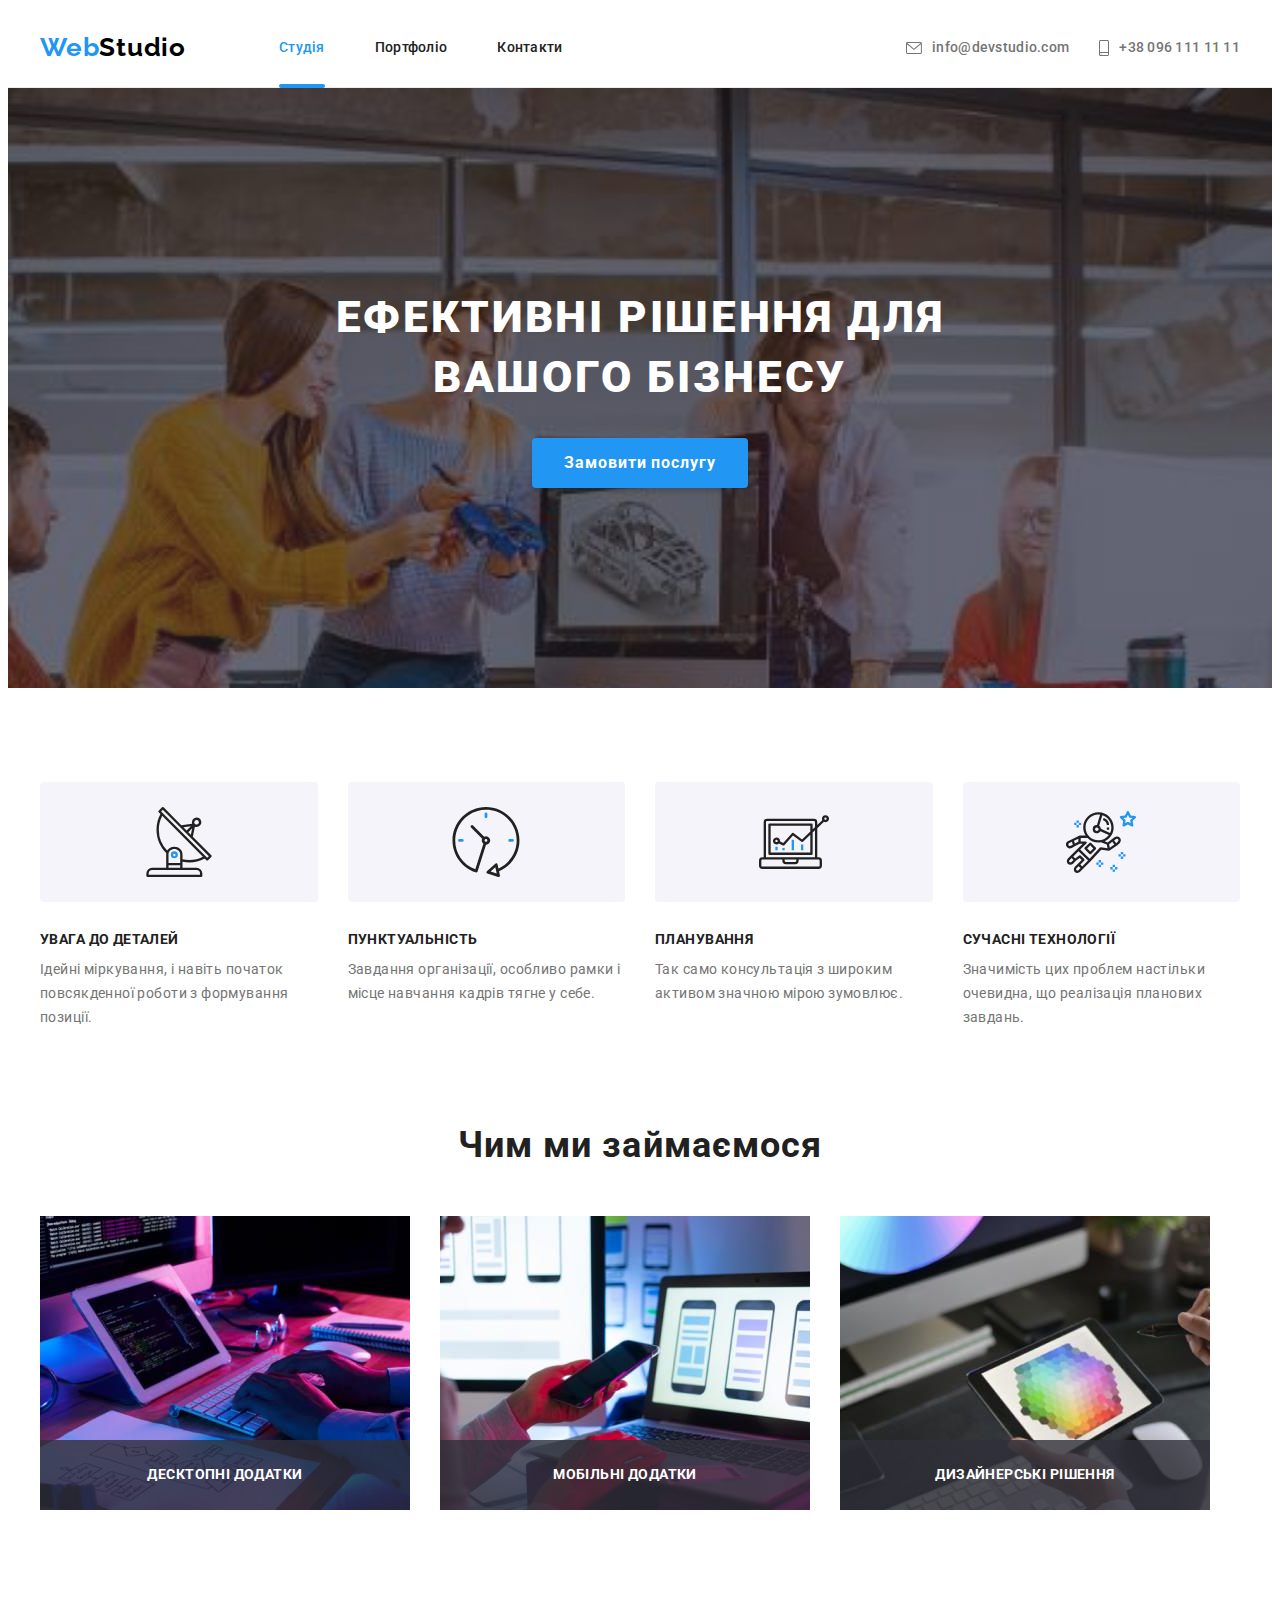
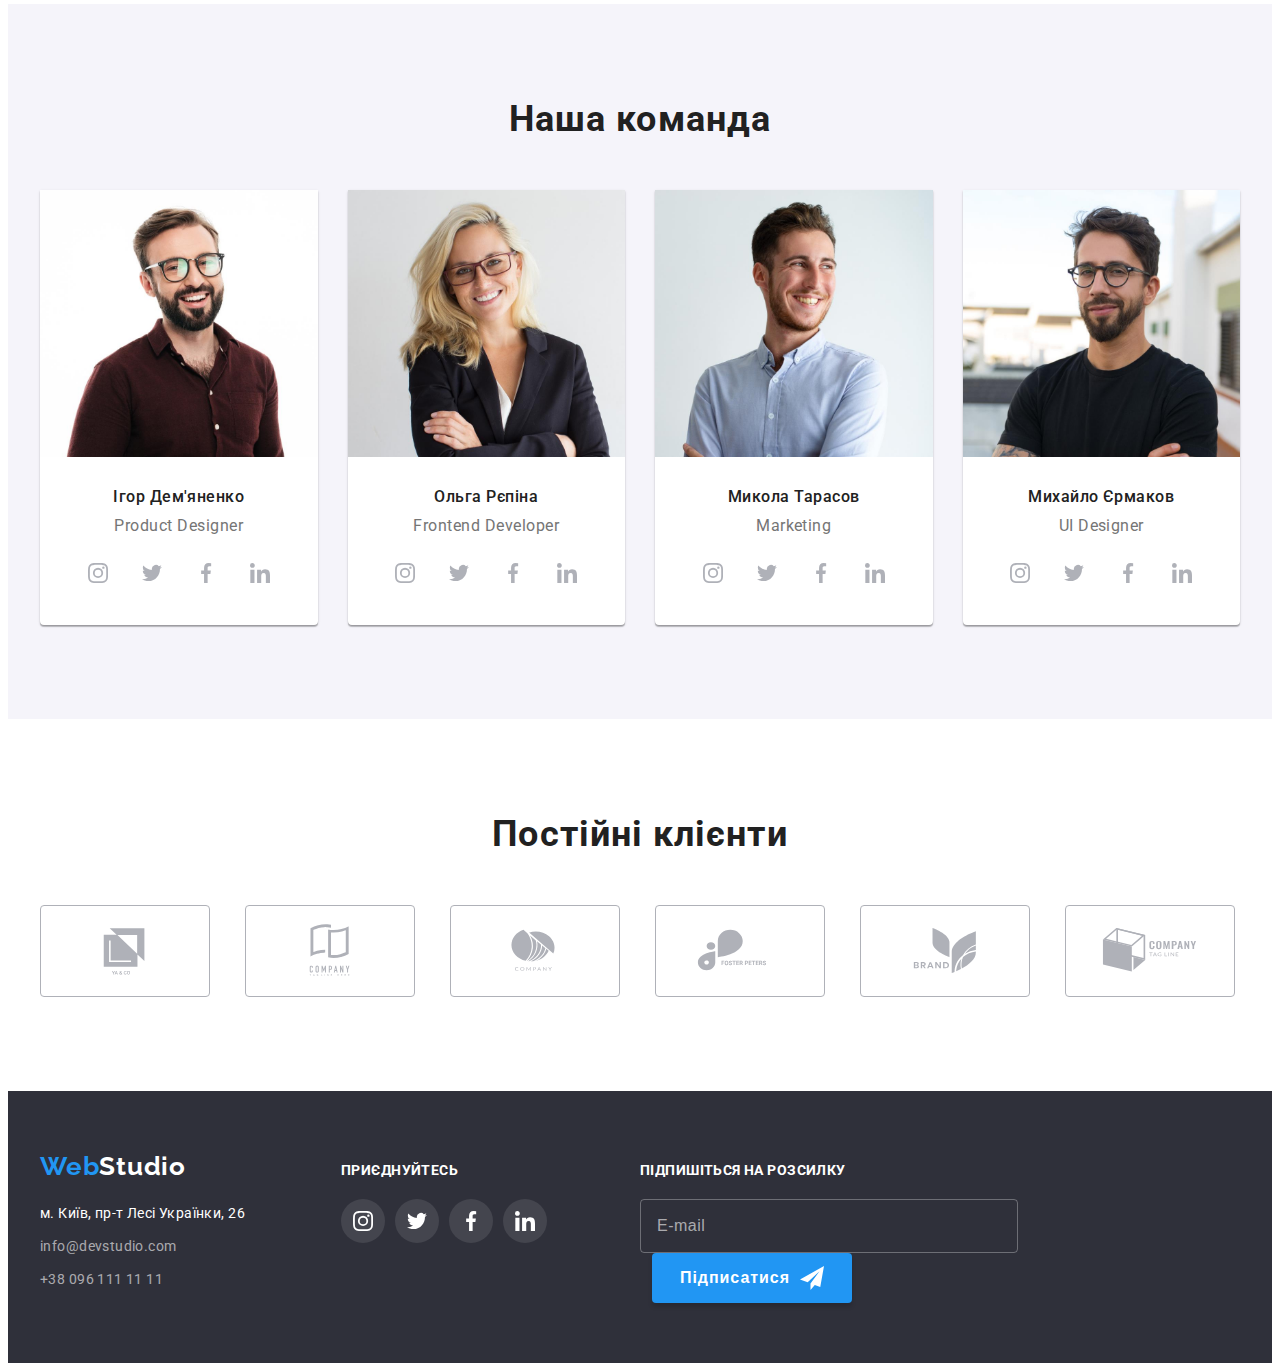
==== commit ec8fc5b6: "Tablet_Desktop" ====
--- a/index.html
+++ b/index.html
@@ -24,7 +24,7 @@
     <!------------------------------Меню---------------------------------->
     <header class="menu">
       <div class="container menu__container">
-        <a href="./index.html" class="logo link"><span class="logo__text">Web</span>Studio</a>
+        <a href="./index.html" class="logo link menu__logo "><span class="logo__text">Web</span>Studio</a>
           <button type="button" class="btn-menu js-open-menu" >
             <svg 
               class="btn-menu__svg" 
@@ -346,57 +346,57 @@
           </ul>
         </div>
       </section>
+          <!----------------------------Клієнти------------------------>
+      <section class="clients section">
+        <div class="container">
+          <h2 class="clients__title">Постійні клієнти</h2>
+          <ul class="clients__list list">
+            <li class="clients__item">
+              <a class="clients__logo-link" href="">
+                <svg class="clients__logo-svg" width="106" height="60">
+                  <use href="./images/icons.svg#icon-logo-1"></use>
+                </svg>
+              </a>
+            </li>
+            <li class="clients__item">
+              <a class="clients__logo-link" href="">
+                <svg class="clients__logo-svg" width="106" height="60">
+                  <use href="./images/icons.svg#icon-logo-2"></use>
+                </svg>
+              </a>
+            </li>
+            <li class="clients__item">
+              <a class="clients__logo-link" href="">
+                <svg class="clients__logo-svg" width="106" height="60">
+                  <use href="./images/icons.svg#icon-logo-3"></use>
+                </svg>
+              </a>
+            </li>
+            <li class="clients__item">
+              <a class="clients__logo-link" href="">
+                <svg class="clients__logo-svg" width="106" height="60">
+                  <use href="./images/icons.svg#icon-logo-4"></use>
+                </svg>
+              </a>
+            </li>
+            <li class="clients__item">
+              <a class="clients__logo-link" href="">
+                <svg class="clients__logo-svg" width="106" height="60">
+                  <use href="./images/icons.svg#icon-logo-5"></use>
+                </svg>
+              </a>
+            </li>
+            <li class="clients__item">
+              <a class="clients__logo-link" href="">
+                <svg class="clients__logo-svg" width="106" height="60">
+                  <use href="./images/icons.svg#icon-logo-6"></use>
+                </svg>
+              </a>
+            </li>
+          </ul>
+        </div>
+      </section>
     </main>
-    <!----------------------------Клієнти------------------------>
-    <section class="clients section">
-      <div class="container">
-        <h2 class="clients__title">Постійні клієнти</h2>
-        <ul class="clients__list list">
-          <li class="clients__item">
-            <a class="clients__logo-link" href="">
-              <svg class="clients__logo-svg" width="106" height="60">
-                <use href="./images/icons.svg#icon-logo-1"></use>
-              </svg>
-            </a>
-          </li>
-          <li class="clients__item">
-            <a class="clients__logo-link" href="">
-              <svg class="clients__logo-svg" width="106" height="60">
-                <use href="./images/icons.svg#icon-logo-2"></use>
-              </svg>
-            </a>
-          </li>
-          <li class="clients__item">
-            <a class="clients__logo-link" href="">
-              <svg class="clients__logo-svg" width="106" height="60">
-                <use href="./images/icons.svg#icon-logo-3"></use>
-              </svg>
-            </a>
-          </li>
-          <li class="clients__item">
-            <a class="clients__logo-link" href="">
-              <svg class="clients__logo-svg" width="106" height="60">
-                <use href="./images/icons.svg#icon-logo-4"></use>
-              </svg>
-            </a>
-          </li>
-          <li class="clients__item">
-            <a class="clients__logo-link" href="">
-              <svg class="clients__logo-svg" width="106" height="60">
-                <use href="./images/icons.svg#icon-logo-5"></use>
-              </svg>
-            </a>
-          </li>
-          <li class="clients__item">
-            <a class="clients__logo-link" href="">
-              <svg class="clients__logo-svg" width="106" height="60">
-                <use href="./images/icons.svg#icon-logo-6"></use>
-              </svg>
-            </a>
-          </li>
-        </ul>
-      </div>
-    </section>
     <!------------------------------Футер----------------------->
     <footer class="footer">
       <div class="container footer__wraper">
--- a/css/main.min.css
+++ b/css/main.min.css
@@ -1 +1 @@
-:root{--main-color: #212121;--second-color: #757575;--third-color: #ffffff;--accent-color: #2196f3;--btn-color: #ffffff;--main-background: #ffffff;--second-background: #F5F4FA;--accent-background: #2f303a;--main-btn-background: #2196f3;--accent-btn-background: #188ce8;--main-font: Roboto, sans-serif;--logo-font: Raleway, sans-serif}body{font-family:var(--main-font);color:var(--main-color);background-color:var(--main-background)}h1,h2,h3,h4,h5,h6,p,ul{margin:0}ul{padding:0}img,svg{display:block}img{max-width:100%;height:auto}.list{list-style:none}.link{text-decoration:none}.visually-hidden{position:absolute;white-space:nowrap;width:1px;height:1px;overflow:hidden;border:0;padding:0;clip:rect(0 0 0 0);-webkit-clip-path:inset(50%);clip-path:inset(50%);margin:-1px}.section{padding-top:60px;padding-bottom:60px}.container{max-width:480px;padding-left:15px;padding-right:15px;margin:0 auto}.menu{border-bottom:1px solid #ececec}.menu__container{position:relative;padding-top:15px;padding-bottom:15px}.btn-menu{position:absolute;top:0;right:0;display:block;border:none;padding:0;margin:8px 8px auto auto;background-color:rgba(0,0,0,0);cursor:pointer}.btn-menu__svg{-webkit-transition:fill 250ms cubic-bezier(0.4, 0, 0.2, 1);transition:fill 250ms cubic-bezier(0.4, 0, 0.2, 1)}.btn-menu__svg:hover,.btn-menu__svg:focus{fill:var(--accent-color)}.mobile-menu__container{position:fixed;top:0;left:0;width:100vw;height:100vh;padding:48px 40px;background-color:var(--main-background);z-index:999;display:-webkit-box;display:-ms-flexbox;display:flex;-webkit-box-orient:vertical;-webkit-box-direction:normal;-ms-flex-direction:column;flex-direction:column;-webkit-box-pack:justify;-ms-flex-pack:justify;justify-content:space-between;-webkit-transform:translateX(100%);transform:translateX(100%);visibility:hidden;-webkit-transition:visibility 250ms cubic-bezier(0.4, 0, 0.2, 1),-webkit-transform 250ms cubic-bezier(0.4, 0, 0.2, 1);transition:visibility 250ms cubic-bezier(0.4, 0, 0.2, 1),-webkit-transform 250ms cubic-bezier(0.4, 0, 0.2, 1);transition:transform 250ms cubic-bezier(0.4, 0, 0.2, 1),visibility 250ms cubic-bezier(0.4, 0, 0.2, 1);transition:transform 250ms cubic-bezier(0.4, 0, 0.2, 1),visibility 250ms cubic-bezier(0.4, 0, 0.2, 1),-webkit-transform 250ms cubic-bezier(0.4, 0, 0.2, 1)}.mobile-menu__container.is-open{-webkit-transform:translateX(0);transform:translateX(0);visibility:visible}.mobile-menu__wraper{display:-webkit-box;display:-ms-flexbox;display:flex;-webkit-box-orient:vertical;-webkit-box-direction:normal;-ms-flex-direction:column;flex-direction:column;-webkit-box-pack:justify;-ms-flex-pack:justify;justify-content:space-between}.mobile-social{display:-webkit-box;display:-ms-flexbox;display:flex;-ms-flex-wrap:wrap;flex-wrap:wrap;-webkit-box-align:center;-ms-flex-align:center;align-items:center;margin-top:64px}.mobile-social__link{font-weight:500;font-size:18px;line-height:1.22;letter-spacing:.02em;color:var(--accent-color)}.mobile-social__item:not(:first-child){padding-left:10px}.mobile-social__item:not(:last-child){border-right:1px solid rgba(33,33,33,.2);padding-right:10px}.logo{font-family:var(--logo-font);font-weight:700;font-size:24px;line-height:1.17;letter-spacing:.03em;color:#000}.logo__text{color:var(--accent-color)}.navigation__list{display:-webkit-box;display:-ms-flexbox;display:flex;-webkit-box-orient:vertical;-webkit-box-direction:normal;-ms-flex-direction:column;flex-direction:column}.navigation__item{position:relative}.navigation__link{font-weight:500;font-size:40px;line-height:1.18px;letter-spacing:.02em;color:var(--main-color);display:block;padding-top:32px;padding-bottom:32px;-webkit-transition:color 250ms cubic-bezier(0.4, 0, 0.2, 1);transition:color 250ms cubic-bezier(0.4, 0, 0.2, 1)}.navigation__link--current{color:var(--accent-color)}.navigation__link:hover,.navigation__link:focus{color:var(--accent-color)}.contacts{display:-webkit-box;display:-ms-flexbox;display:flex;-webkit-box-orient:vertical;-webkit-box-direction:normal;-ms-flex-direction:column;flex-direction:column;gap:32px}.contacts__item:first-child{-webkit-box-ordinal-group:2;-ms-flex-order:1;order:1}.contacts__svg{display:none}.contacts__link{font-weight:500;font-size:14px;line-height:1.14px;letter-spacing:.02em;color:var(--second-color);-webkit-transition:color 250ms cubic-bezier(0.4, 0, 0.2, 1);transition:color 250ms cubic-bezier(0.4, 0, 0.2, 1)}.contacts__link--tel{font-size:34px;line-height:1.18;color:var(--accent-color)}.contacts__link--mail{font-size:24px;line-height:1.17}.contacts__link:hover,.contacts__link:focus{color:var(--accent-color)}.contacts__link:hover .contacts__svg,.contacts__link:focus .contacts__svg{fill:var(--accent-color)}.hero{background-color:var(--accent-background);background-image:-webkit-gradient(linear, left top, left bottom, from(rgba(47, 48, 58, 0.4)), to(rgba(47, 48, 58, 0.4))),url(../images/img-bg-mobile.jpg);background-image:linear-gradient(rgba(47, 48, 58, 0.4), rgba(47, 48, 58, 0.4)),url(../images/img-bg-mobile.jpg);background-repeat:no-repeat;background-size:cover;max-width:1600px;margin:0 auto;padding-top:118px;padding-bottom:118px}.hero__tittle{font-weight:900;font-size:26px;line-height:1.62;text-align:center;letter-spacing:.06em;text-transform:uppercase;color:var(--third-color);margin:0 auto;width:100%;max-width:360px}.hero__btn{font-family:inherit;font-weight:700;font-size:16px;line-height:1.88;text-align:center;letter-spacing:.06em;color:var(--btn-color);background-color:var(--main-btn-background);border:none;-webkit-box-shadow:0px 4px 4px rgba(0,0,0,.15);box-shadow:0px 4px 4px rgba(0,0,0,.15);border-radius:4px;cursor:pointer;display:block;padding:10px 24px;margin-top:30px;margin-left:auto;margin-right:auto;-webkit-transition:background-color 250ms cubic-bezier(0.4, 0, 0.2, 1);transition:background-color 250ms cubic-bezier(0.4, 0, 0.2, 1)}.hero__btn:hover,.hero__btn:focus{background-color:var(--accent-btn-background)}.advantages__item:not(:last-child){margin-bottom:30px}.advantages__wraper-svg{display:-webkit-box;display:-ms-flexbox;display:flex;-webkit-box-pack:center;-ms-flex-pack:center;justify-content:center;-webkit-box-align:center;-ms-flex-align:center;align-items:center;height:120px;background-color:var(--second-background);border-radius:4px}.advantages__tittle{font-size:14px;line-height:1.14;letter-spacing:.03em;text-transform:uppercase;text-align:center;margin-top:30px;margin-bottom:10px}.advantages__text{font-size:14px;line-height:1.71;letter-spacing:.03em;color:var(--second-color)}.about{padding-top:0;display:none}.about__tittle{font-size:36px;line-height:1.17;text-align:center;letter-spacing:.03em;margin-bottom:50px}.about__list{display:-webkit-box;display:-ms-flexbox;display:flex;-webkit-box-align:center;-ms-flex-align:center;align-items:center;gap:30px}.about__item{position:relative}.about__wraper{position:absolute;left:0;bottom:0;display:-webkit-box;display:-ms-flexbox;display:flex;-webkit-box-pack:center;-ms-flex-pack:center;justify-content:center;-webkit-box-align:center;-ms-flex-align:center;align-items:center;width:100%;height:70px;background-color:rgba(47,48,58,.8)}.about__item-title{font-weight:700;font-size:14px;line-height:1.14;letter-spacing:.03em;text-transform:uppercase;color:var(--third-color)}.team{background-color:var(--second-background)}.team__tittle{font-size:28px;line-height:1.18;text-align:center;letter-spacing:.03em;margin-bottom:30px}.team__item{background-color:var(--main-background);-webkit-box-shadow:0px 1px 3px rgba(0,0,0,.12),0px 1px 1px rgba(0,0,0,.14),0px 2px 1px rgba(0,0,0,.2);box-shadow:0px 1px 3px rgba(0,0,0,.12),0px 1px 1px rgba(0,0,0,.14),0px 2px 1px rgba(0,0,0,.2);border-radius:0px 0px 4px 4px;margin-bottom:30px;padding-bottom:24px}.team__item-tittle{font-weight:500;font-size:16px;line-height:1.19;text-align:center;letter-spacing:.03em;margin-top:30px}.team__item-job{font-size:16px;line-height:1.19;text-align:center;letter-spacing:.03em;color:var(--second-color);margin-top:10px;margin-bottom:16px}.social{display:-webkit-box;display:-ms-flexbox;display:flex;-webkit-box-pack:center;-ms-flex-pack:center;justify-content:center;gap:10px}.social__svg{fill:#afb1b8;-webkit-transition:fill 250ms cubic-bezier(0.4, 0, 0.2, 1);transition:fill 250ms cubic-bezier(0.4, 0, 0.2, 1)}.social__svg--white{fill:var(--third-color)}.social__link{display:-webkit-box;display:-ms-flexbox;display:flex;-webkit-box-pack:center;-ms-flex-pack:center;justify-content:center;-webkit-box-align:center;-ms-flex-align:center;align-items:center;width:44px;height:44px;border-radius:50% 50%;-webkit-transition:background-color 250ms cubic-bezier(0.4, 0, 0.2, 1);transition:background-color 250ms cubic-bezier(0.4, 0, 0.2, 1)}.social__link:hover,.social__link:focus{background-color:var(--main-btn-background)}.social__link:hover .social__svg,.social__link:focus .social__svg{fill:var(--third-color)}.social__link--filling{display:-webkit-box;display:-ms-flexbox;display:flex;-webkit-box-pack:center;-ms-flex-pack:center;justify-content:center;-webkit-box-align:center;-ms-flex-align:center;align-items:center;width:44px;height:44px;background-color:rgba(255,255,255,.1);border-radius:50% 50%;-webkit-transition:background-color 250ms cubic-bezier(0.4, 0, 0.2, 1);transition:background-color 250ms cubic-bezier(0.4, 0, 0.2, 1)}.clients__title{font-size:28px;line-height:1.18;text-align:center;letter-spacing:.03em;margin-bottom:30px}.clients__list{display:-webkit-box;display:-ms-flexbox;display:flex;-ms-flex-wrap:wrap;flex-wrap:wrap;margin-top:-30px;margin-left:-30px}.clients__item{margin-top:30px;margin-left:30px;-ms-flex-preferred-size:calc(50% - 30px);flex-basis:calc(50% - 30px)}.clients__logo-svg{fill:#afb1b8;-webkit-transition:fill 250ms cubic-bezier(0.4, 0, 0.2, 1);transition:fill 250ms cubic-bezier(0.4, 0, 0.2, 1)}.clients__logo-link{display:-webkit-box;display:-ms-flexbox;display:flex;-webkit-box-pack:center;-ms-flex-pack:center;justify-content:center;-webkit-box-align:center;-ms-flex-align:center;align-items:center;width:210px;height:92px;border:1px solid #afb1b8;border-radius:4px;-webkit-transition:border-color 250ms cubic-bezier(0.4, 0, 0.2, 1);transition:border-color 250ms cubic-bezier(0.4, 0, 0.2, 1)}.clients__logo-link:hover,.clients__logo-link:focus{border-color:var(--accent-color)}.clients__logo-link:hover .clients__logo-svg,.clients__logo-link:focus .clients__logo-svg{fill:var(--accent-color)}.footer{background:var(--accent-background);padding-top:60px;padding-bottom:60px}.footer__contacts-wraper{width:231px;margin:0 auto 60px auto;text-align:center}.footer__logo{color:var(--third-color);display:block;margin-bottom:20px}.footer__social{display:-webkit-box;display:-ms-flexbox;display:flex;gap:10px;margin:0}.footer__social-title{font-size:14px;line-height:1.14;letter-spacing:.03em;text-transform:uppercase;color:var(--third-color);display:block;text-align:center;margin-bottom:20px}.footer__form-wraper{margin-top:60px}.address__list{font-style:normal;font-weight:400;font-size:14px;line-height:1.71;letter-spacing:.03em}.address__item:not(:last-child){margin-bottom:8px}.address__map-link{color:var(--third-color);-webkit-transition:color 250ms cubic-bezier(0.4, 0, 0.2, 1);transition:color 250ms cubic-bezier(0.4, 0, 0.2, 1)}.address__map-link:hover,.address__map-link:focus{color:var(--accent-color)}.address__contacts-link{color:rgba(255,255,255,.6);-webkit-transition:color 250ms cubic-bezier(0.4, 0, 0.2, 1);transition:color 250ms cubic-bezier(0.4, 0, 0.2, 1)}.address__contacts-link:hover,.address__contacts-link:focus{color:var(--accent-color)}.subscription__title{font-size:14px;line-height:1.14;letter-spacing:.03em;text-transform:uppercase;color:var(--third-color);display:block;text-align:center;margin-bottom:20px}.subscription__email{width:100%;max-width:450px;height:50px;border:1px solid rgba(255,255,255,.3);border-radius:4px;background-color:rgba(0,0,0,0);outline:none;color:var(--third-color);padding-left:16px;cursor:pointer;-webkit-transition:background-color 250ms cubic-bezier(0.4, 0, 0.2, 1);transition:background-color 250ms cubic-bezier(0.4, 0, 0.2, 1)}.subscription__email:focus{border-color:var(--third-color)}.subscription__email::-webkit-input-placeholder{font-weight:400;font-size:16px;line-height:1.25;letter-spacing:.03em;color:rgba(255,255,255,.6)}.subscription__email::-moz-placeholder{font-weight:400;font-size:16px;line-height:1.25;letter-spacing:.03em;color:rgba(255,255,255,.6)}.subscription__email:-ms-input-placeholder{font-weight:400;font-size:16px;line-height:1.25;letter-spacing:.03em;color:rgba(255,255,255,.6)}.subscription__email::-ms-input-placeholder{font-weight:400;font-size:16px;line-height:1.25;letter-spacing:.03em;color:rgba(255,255,255,.6)}.subscription__email::placeholder{font-weight:400;font-size:16px;line-height:1.25;letter-spacing:.03em;color:rgba(255,255,255,.6)}.btn-subscription{width:200px;height:50px;background-color:var(--main-btn-background);-webkit-box-shadow:0px 4px 4px rgba(0,0,0,.15);box-shadow:0px 4px 4px rgba(0,0,0,.15);border:none;border-radius:4px;display:-webkit-box;display:-ms-flexbox;display:flex;gap:10px;-webkit-box-pack:center;-ms-flex-pack:center;justify-content:center;-webkit-box-align:center;-ms-flex-align:center;align-items:center;margin:20px auto 0 auto;cursor:pointer;-webkit-transition:background-color 250ms cubic-bezier(0.4, 0, 0.2, 1);transition:background-color 250ms cubic-bezier(0.4, 0, 0.2, 1)}.btn-subscription:hover,.btn-subscription:focus{background-color:var(--accent-btn-background)}.btn-subscription__tittle{font-weight:700;font-size:16px;line-height:1.88;letter-spacing:.06em;color:var(--btn-color)}.filter{display:-webkit-box;display:-ms-flexbox;display:flex;-webkit-box-pack:center;-ms-flex-pack:center;justify-content:center;-webkit-column-gap:8px;-moz-column-gap:8px;column-gap:8px;margin-bottom:50px}.filter__btn{font-family:inherit;font-weight:500;font-size:16px;line-height:1.62;text-align:center;letter-spacing:.03em;color:var(--main-color);background-color:var(--second-background);border-radius:4px;border:none;cursor:pointer;padding:6px 22px;-webkit-transition:background-color 250ms cubic-bezier(0.4, 0, 0.2, 1),color 250ms cubic-bezier(0.4, 0, 0.2, 1),-webkit-box-shadow 250ms cubic-bezier(0.4, 0, 0.2, 1);transition:background-color 250ms cubic-bezier(0.4, 0, 0.2, 1),color 250ms cubic-bezier(0.4, 0, 0.2, 1),-webkit-box-shadow 250ms cubic-bezier(0.4, 0, 0.2, 1);transition:background-color 250ms cubic-bezier(0.4, 0, 0.2, 1),color 250ms cubic-bezier(0.4, 0, 0.2, 1),box-shadow 250ms cubic-bezier(0.4, 0, 0.2, 1);transition:background-color 250ms cubic-bezier(0.4, 0, 0.2, 1),color 250ms cubic-bezier(0.4, 0, 0.2, 1),box-shadow 250ms cubic-bezier(0.4, 0, 0.2, 1),-webkit-box-shadow 250ms cubic-bezier(0.4, 0, 0.2, 1)}.filter__btn:hover,.filter__btn:focus{background-color:var(--accent-btn-background);color:var(--btn-color);-webkit-box-shadow:0px 3px 1px rgba(0,0,0,.1),0px 1px 2px rgba(0,0,0,.08),0px 2px 2px rgba(0,0,0,.12);box-shadow:0px 3px 1px rgba(0,0,0,.1),0px 1px 2px rgba(0,0,0,.08),0px 2px 2px rgba(0,0,0,.12)}.project{display:-webkit-box;display:-ms-flexbox;display:flex;-ms-flex-wrap:wrap;flex-wrap:wrap;margin-top:-30px;margin-left:-30px}.project__item{margin-top:30px;margin-left:30px;-ms-flex-preferred-size:calc(33.3333333333% - 30px);flex-basis:calc(33.3333333333% - 30px)}.project__link{display:block;-webkit-transition:-webkit-box-shadow 250ms cubic-bezier(0.4, 0, 0.2, 1);transition:-webkit-box-shadow 250ms cubic-bezier(0.4, 0, 0.2, 1);transition:box-shadow 250ms cubic-bezier(0.4, 0, 0.2, 1);transition:box-shadow 250ms cubic-bezier(0.4, 0, 0.2, 1), -webkit-box-shadow 250ms cubic-bezier(0.4, 0, 0.2, 1)}.project__thumb{position:relative;overflow:hidden}.project__details-overlay{position:absolute;top:0;left:0;width:100%;height:100%;-webkit-transform:translateY(100%);transform:translateY(100%);display:-webkit-box;display:-ms-flexbox;display:flex;-webkit-box-pack:center;-ms-flex-pack:center;justify-content:center;-webkit-box-align:center;-ms-flex-align:center;align-items:center;background-color:rgba(33,150,243,.9);-webkit-transition:-webkit-transform 250ms cubic-bezier(0.4, 0, 0.2, 1);transition:-webkit-transform 250ms cubic-bezier(0.4, 0, 0.2, 1);transition:transform 250ms cubic-bezier(0.4, 0, 0.2, 1);transition:transform 250ms cubic-bezier(0.4, 0, 0.2, 1), -webkit-transform 250ms cubic-bezier(0.4, 0, 0.2, 1)}.project__details{font-weight:400;font-size:18px;line-height:1.56;letter-spacing:.03em;color:var(--third-color);padding:63px 24px}.project__link:hover,.project__link:focus{-webkit-box-shadow:0px 1px 1px rgba(0,0,0,.12),0px 4px 4px rgba(0,0,0,.06),1px 4px 6px rgba(0,0,0,.16);box-shadow:0px 1px 1px rgba(0,0,0,.12),0px 4px 4px rgba(0,0,0,.06),1px 4px 6px rgba(0,0,0,.16)}.project__link:hover:hover .project__details-overlay,.project__link:hover:focus .project__details-overlay,.project__link:focus:hover .project__details-overlay,.project__link:focus:focus .project__details-overlay{-webkit-transform:translateY(0);transform:translateY(0)}.project__wraper{padding:20px 24px;border-left:1px solid #eee;border-right:1px solid #eee;border-bottom:1px solid #eee}.project__tittle{font-size:18px;line-height:36px;letter-spacing:.06em;color:var(--main-color);margin-bottom:4px}.project__type{font-size:16px;line-height:1.88;letter-spacing:.03em;color:var(--second-color)}.backdrop{position:fixed;top:0;left:0;width:100vw;height:100vh;background:rgba(0,0,0,.2);-webkit-transition:opacity 250ms cubic-bezier(0.4, 0, 0.2, 1),visibility 250ms cubic-bezier(0.4, 0, 0.2, 1),-webkit-transform 250ms cubic-bezier(0.4, 0, 0.2, 1);transition:opacity 250ms cubic-bezier(0.4, 0, 0.2, 1),visibility 250ms cubic-bezier(0.4, 0, 0.2, 1),-webkit-transform 250ms cubic-bezier(0.4, 0, 0.2, 1);transition:opacity 250ms cubic-bezier(0.4, 0, 0.2, 1),visibility 250ms cubic-bezier(0.4, 0, 0.2, 1),transform 250ms cubic-bezier(0.4, 0, 0.2, 1);transition:opacity 250ms cubic-bezier(0.4, 0, 0.2, 1),visibility 250ms cubic-bezier(0.4, 0, 0.2, 1),transform 250ms cubic-bezier(0.4, 0, 0.2, 1),-webkit-transform 250ms cubic-bezier(0.4, 0, 0.2, 1)}.is-hidden{visibility:hidden;opacity:0;pointer-events:none;-webkit-transform:scale(0.3);transform:scale(0.3)}.modal{position:absolute;left:50%;top:50%;-webkit-transform:translate(-50%, -50%);transform:translate(-50%, -50%);width:100%;max-width:450px;height:609px;padding:40px;background-color:var(--main-background);-webkit-box-shadow:0px 1px 3px rgba(0,0,0,.12),0px 1px 1px rgba(0,0,0,.14),0px 2px 1px rgba(0,0,0,.2);box-shadow:0px 1px 3px rgba(0,0,0,.12),0px 1px 1px rgba(0,0,0,.14),0px 2px 1px rgba(0,0,0,.2);border-radius:4px}.modal__btn{position:absolute;right:0;top:0;display:block;margin:8px 8px auto auto;padding:0;background-color:var(--main-background);border:none;cursor:pointer;-webkit-transition:fill 250ms cubic-bezier(0.4, 0, 0.2, 1);transition:fill 250ms cubic-bezier(0.4, 0, 0.2, 1)}.modal__btn:hover,.modal__btn:focus{fill:var(--accent-color)}.service__title{display:block;font-size:20px;line-height:1.5;text-align:center;letter-spacing:.03em;color:var(--main-color);margin-bottom:12px}.service__label,.service__textarea-label{position:relative;display:block;font-size:12px;line-height:1.17;letter-spacing:.01em;color:var(--second-color);margin-bottom:10px}.service__input,.service__textarea{display:block;width:100%;max-width:370px;height:40px;border:1px solid rgba(33,33,33,.2);border-radius:4px;outline:none;padding-left:42px;margin-top:4px;cursor:pointer;-webkit-transition:border-color 250ms cubic-bezier(0.4, 0, 0.2, 1);transition:border-color 250ms cubic-bezier(0.4, 0, 0.2, 1)}.service__input:focus,.service__textarea:focus{border-color:var(--accent-color)}.service__input:focus+.service__svg,.service__textarea:focus+.service__svg{fill:var(--accent-color)}.service__svg{position:absolute;top:50%;left:12px;-webkit-transition:fill 250ms cubic-bezier(0.4, 0, 0.2, 1);transition:fill 250ms cubic-bezier(0.4, 0, 0.2, 1)}.service__textarea-label{margin-bottom:20px}.service__textarea{height:120px;resize:none;padding:12px 16px}.service__textarea::-webkit-input-placeholder{font-size:14px;line-height:1.14;letter-spacing:.01em;color:rgba(117,117,117,.5)}.service__textarea::-moz-placeholder{font-size:14px;line-height:1.14;letter-spacing:.01em;color:rgba(117,117,117,.5)}.service__textarea:-ms-input-placeholder{font-size:14px;line-height:1.14;letter-spacing:.01em;color:rgba(117,117,117,.5)}.service__textarea::-ms-input-placeholder{font-size:14px;line-height:1.14;letter-spacing:.01em;color:rgba(117,117,117,.5)}.service__textarea::placeholder{font-size:14px;line-height:1.14;letter-spacing:.01em;color:rgba(117,117,117,.5)}.service__checkbox-label{display:-webkit-box;display:-ms-flexbox;display:flex;-webkit-box-pack:center;-ms-flex-pack:center;justify-content:center;-webkit-box-align:center;-ms-flex-align:center;align-items:center;gap:8px;margin-bottom:30px}.service__checkbox-input{position:absolute;white-space:nowrap;width:1px;height:1px;overflow:hidden;border:0;padding:0;clip:rect(0 0 0 0);-webkit-clip-path:inset(50%);clip-path:inset(50%);margin:-1px}.service__checkbox-input:checked+.service__checkbox-mark{border:none;background-color:var(--accent-color)}.service__checkbox-input:checked+.service__checkbox-mark svg{opacity:1}.service__checkbox-mark{display:block;width:16px;height:15px;border:2px solid #212121;border-radius:2px;-webkit-transition:border 250ms cubic-bezier(0.4, 0, 0.2, 1),background-color 250ms cubic-bezier(0.4, 0, 0.2, 1);transition:border 250ms cubic-bezier(0.4, 0, 0.2, 1),background-color 250ms cubic-bezier(0.4, 0, 0.2, 1)}.service__checkbox-svg{opacity:0;-webkit-transition:opacity 250ms cubic-bezier(0.4, 0, 0.2, 1);transition:opacity 250ms cubic-bezier(0.4, 0, 0.2, 1)}.service__checkbox-text{font-size:12px;line-height:1.17;letter-spacing:.03em;color:var(--second-color)}.btn-servise{width:200px;height:50px;background-color:var(--main-btn-background);-webkit-box-shadow:0px 4px 4px rgba(0,0,0,.15);box-shadow:0px 4px 4px rgba(0,0,0,.15);border:none;border-radius:4px;display:block;margin:0 auto;cursor:pointer;-webkit-transition:background-color 250ms cubic-bezier(0.4, 0, 0.2, 1);transition:background-color 250ms cubic-bezier(0.4, 0, 0.2, 1)}.btn-servise__text{font-weight:700;font-size:16px;line-height:1.88;text-align:center;letter-spacing:.06em;color:var(--btn-color)}.btn-servise:hover,.btn-servise:focus{background-color:var(--accent-btn-background)}/*# sourceMappingURL=main.min.css.map */+:root{--main-color: #212121;--second-color: #757575;--third-color: #ffffff;--accent-color: #2196f3;--btn-color: #ffffff;--main-background: #ffffff;--second-background: #F5F4FA;--accent-background: #2f303a;--main-btn-background: #2196f3;--accent-btn-background: #188ce8;--main-font: Roboto, sans-serif;--logo-font: Raleway, sans-serif}body{font-family:var(--main-font);color:var(--main-color);background-color:var(--main-background)}h1,h2,h3,h4,h5,h6,p,ul{margin:0}ul{padding:0}img,svg{display:block}img{max-width:100%;height:auto}.list{list-style:none}.link{text-decoration:none}.visually-hidden{position:absolute;white-space:nowrap;width:1px;height:1px;overflow:hidden;border:0;padding:0;clip:rect(0 0 0 0);-webkit-clip-path:inset(50%);clip-path:inset(50%);margin:-1px}.section{padding-top:60px;padding-bottom:60px}@media screen and (min-width: 1200px){.section{padding-top:94px;padding-bottom:94px}}.container{padding-left:15px;padding-right:15px;margin:0 auto}@media screen and (min-width: 480px){.container{max-width:480px}}@media screen and (min-width: 768px){.container{max-width:768px}}@media screen and (min-width: 1200px){.container{max-width:1200px}}.menu{border-bottom:1px solid #ececec;position:relative}.menu__container{padding-top:15px;padding-bottom:15px}@media screen and (min-width: 768px){.menu__container{display:-webkit-box;display:-ms-flexbox;display:flex;-webkit-box-align:center;-ms-flex-align:center;align-items:center;padding-top:0;padding-bottom:0}}.menu__logo{padding-top:0;padding-bottom:0}.btn-menu{position:absolute;top:0;right:0;display:block;border:none;padding:0;margin:8px 8px auto auto;background-color:rgba(0,0,0,0);cursor:pointer}.btn-menu__svg{-webkit-transition:fill 250ms cubic-bezier(0.4, 0, 0.2, 1);transition:fill 250ms cubic-bezier(0.4, 0, 0.2, 1)}.btn-menu__svg:hover,.btn-menu__svg:focus{fill:var(--accent-color)}@media screen and (min-width: 768px){.btn-menu{display:none}}.mobile-menu__container{position:fixed;top:0;left:0;width:100vw;height:100vh;padding:48px 40px;background-color:var(--main-background);z-index:999;display:-webkit-box;display:-ms-flexbox;display:flex;-webkit-box-orient:vertical;-webkit-box-direction:normal;-ms-flex-direction:column;flex-direction:column;-webkit-box-pack:justify;-ms-flex-pack:justify;justify-content:space-between;-webkit-transform:translateX(100%);transform:translateX(100%);visibility:hidden;-webkit-transition:visibility 250ms cubic-bezier(0.4, 0, 0.2, 1),-webkit-transform 250ms cubic-bezier(0.4, 0, 0.2, 1);transition:visibility 250ms cubic-bezier(0.4, 0, 0.2, 1),-webkit-transform 250ms cubic-bezier(0.4, 0, 0.2, 1);transition:transform 250ms cubic-bezier(0.4, 0, 0.2, 1),visibility 250ms cubic-bezier(0.4, 0, 0.2, 1);transition:transform 250ms cubic-bezier(0.4, 0, 0.2, 1),visibility 250ms cubic-bezier(0.4, 0, 0.2, 1),-webkit-transform 250ms cubic-bezier(0.4, 0, 0.2, 1)}.mobile-menu__container.is-open{-webkit-transform:translateX(0);transform:translateX(0);visibility:visible}@media screen and (min-width: 768px){.mobile-menu__container{position:relative;width:100%;height:100%;-webkit-box-align:center;-ms-flex-align:center;align-items:center;padding:0;margin-left:64px;z-index:0;-webkit-box-orient:horizontal;-webkit-box-direction:normal;-ms-flex-direction:row;flex-direction:row;visibility:visible;-webkit-transform:none;transform:none}}@media screen and (min-width: 1200px){.mobile-menu__container{margin-left:93px}}.mobile-menu__wraper{display:-webkit-box;display:-ms-flexbox;display:flex;-webkit-box-orient:vertical;-webkit-box-direction:normal;-ms-flex-direction:column;flex-direction:column;-webkit-box-pack:justify;-ms-flex-pack:justify;justify-content:space-between}.mobile-social{display:-webkit-box;display:-ms-flexbox;display:flex;-ms-flex-wrap:wrap;flex-wrap:wrap;-webkit-box-align:center;-ms-flex-align:center;align-items:center;margin-top:64px}.mobile-social__link{font-weight:500;font-size:18px;line-height:1.22;letter-spacing:.02em;color:var(--accent-color)}.mobile-social__item:not(:first-child){padding-left:10px}.mobile-social__item:not(:last-child){border-right:1px solid rgba(33,33,33,.2);padding-right:10px}@media screen and (min-width: 768px){.mobile-social{display:none}}.logo{font-family:var(--logo-font);font-weight:700;font-size:24px;line-height:1.17;letter-spacing:.03em;color:#000}@media screen and (min-width: 1200px){.logo{font-size:26px;line-height:1.19}}.logo__text{color:var(--accent-color)}.navigation__list{display:-webkit-box;display:-ms-flexbox;display:flex;-webkit-box-orient:vertical;-webkit-box-direction:normal;-ms-flex-direction:column;flex-direction:column}@media screen and (min-width: 768px){.navigation__list{-webkit-box-orient:horizontal;-webkit-box-direction:normal;-ms-flex-direction:row;flex-direction:row;-webkit-box-align:center;-ms-flex-align:center;align-items:center;gap:50px}}.navigation__item{position:relative}.navigation__link{font-weight:500;font-size:40px;line-height:1.18px;letter-spacing:.02em;color:var(--main-color);display:block;padding-top:32px;padding-bottom:32px;-webkit-transition:color 250ms cubic-bezier(0.4, 0, 0.2, 1);transition:color 250ms cubic-bezier(0.4, 0, 0.2, 1)}@media screen and (min-width: 768px){.navigation__link{font-size:14px;line-height:1.14px;padding-top:39px;padding-bottom:39px}}.navigation__link--current{color:var(--accent-color)}@media screen and (min-width: 768px){.navigation__link--current::after{content:"";position:absolute;left:0;bottom:-1px;display:block;width:100%;height:4px;background:var(--accent-color);border-radius:2px}}.navigation__link:hover,.navigation__link:focus{color:var(--accent-color)}.contacts{display:-webkit-box;display:-ms-flexbox;display:flex;-webkit-box-orient:vertical;-webkit-box-direction:normal;-ms-flex-direction:column;flex-direction:column;gap:32px}@media screen and (min-width: 768px){.contacts{gap:10px}}@media screen and (min-width: 1200px){.contacts{-webkit-box-orient:horizontal;-webkit-box-direction:normal;-ms-flex-direction:row;flex-direction:row;gap:30px}}.contacts__item:first-child{-webkit-box-ordinal-group:2;-ms-flex-order:1;order:1}@media screen and (min-width: 768px){.contacts__item:first-child{-webkit-box-ordinal-group:1;-ms-flex-order:0;order:0}}@media screen and (max-width: 767px){.contacts__svg{display:none}}@media screen and (min-width: 768px){.contacts__svg{fill:var(--second-color);-webkit-transition:fill 250ms cubic-bezier(0.4, 0, 0.2, 1);transition:fill 250ms cubic-bezier(0.4, 0, 0.2, 1)}}.contacts__link{font-weight:500;font-size:14px;line-height:1.14px;letter-spacing:.02em;color:var(--second-color);-webkit-transition:color 250ms cubic-bezier(0.4, 0, 0.2, 1);transition:color 250ms cubic-bezier(0.4, 0, 0.2, 1)}.contacts__link--tel{font-size:34px;line-height:1.18;color:var(--accent-color)}.contacts__link--mail{font-size:24px;line-height:1.17}@media screen and (min-width: 768px){.contacts__link{font-size:12px;line-height:1.17;color:var(--second-color);display:-webkit-box;display:-ms-flexbox;display:flex;-webkit-box-align:center;-ms-flex-align:center;align-items:center;gap:8px}}@media screen and (min-width: 1200px){.contacts__link{gap:10px;font-size:14px;line-height:1.14}}.contacts__link:hover,.contacts__link:focus{color:var(--accent-color)}@media screen and (min-width: 768px){.contacts__link:hover .contacts__svg,.contacts__link:focus .contacts__svg{fill:var(--accent-color)}}.hero{background-color:var(--accent-background);background-image:-webkit-gradient(linear, left top, left bottom, from(rgba(47, 48, 58, 0.4)), to(rgba(47, 48, 58, 0.4))),url(../images/img-bg-mobile.jpg);background-image:linear-gradient(rgba(47, 48, 58, 0.4), rgba(47, 48, 58, 0.4)),url(../images/img-bg-mobile.jpg);background-repeat:no-repeat;background-size:cover;max-width:1600px;margin:0 auto;padding-top:118px;padding-bottom:118px}@media screen and (min-width: 1200px){.hero{padding-top:200px;padding-bottom:200px}}.hero__tittle{font-weight:900;font-size:26px;line-height:1.62;text-align:center;letter-spacing:.06em;text-transform:uppercase;color:var(--third-color);margin:0 auto;width:100%;max-width:360px}@media screen and (min-width: 1200px){.hero__tittle{font-size:44px;line-height:1.36;max-width:696px}}.hero__btn{font-family:inherit;font-weight:700;font-size:16px;line-height:1.88;text-align:center;letter-spacing:.06em;color:var(--btn-color);background-color:var(--main-btn-background);border:none;-webkit-box-shadow:0px 4px 4px rgba(0,0,0,.15);box-shadow:0px 4px 4px rgba(0,0,0,.15);border-radius:4px;cursor:pointer;display:block;padding:10px 24px;margin-top:30px;margin-left:auto;margin-right:auto;-webkit-transition:background-color 250ms cubic-bezier(0.4, 0, 0.2, 1);transition:background-color 250ms cubic-bezier(0.4, 0, 0.2, 1)}@media screen and (min-width: 1200px){.hero__btn{padding:10px 32px}}.hero__btn:hover,.hero__btn:focus{background-color:var(--accent-btn-background)}@media screen and (min-width: 768px){.advantages__list{display:-webkit-box;display:-ms-flexbox;display:flex;-ms-flex-wrap:wrap;flex-wrap:wrap;margin-top:-30px;margin-left:-30px}}@media screen and (min-width: 768px){.advantages__item{margin-top:30px;margin-left:30px;-ms-flex-preferred-size:calc(50% - 30px);flex-basis:calc(50% - 30px)}}@media screen and (min-width: 768px){.advantages__item{-ms-flex-preferred-size:calc(25% - 30px);flex-basis:calc(25% - 30px)}}@media screen and (max-width: 767px){.advantages__item:not(:last-child){margin-bottom:30px}}.advantages__wraper-svg{display:-webkit-box;display:-ms-flexbox;display:flex;-webkit-box-pack:center;-ms-flex-pack:center;justify-content:center;-webkit-box-align:center;-ms-flex-align:center;align-items:center;height:120px;background-color:var(--second-background);border-radius:4px}.advantages__tittle{font-size:14px;line-height:1.14;letter-spacing:.03em;text-transform:uppercase;margin-top:30px;margin-bottom:10px}@media screen and (max-width: 1199px){.advantages__tittle{text-align:center}}.advantages__text{font-size:14px;line-height:1.71;letter-spacing:.03em;color:var(--second-color)}.about{padding-top:0}.about__tittle{font-size:36px;line-height:1.17;text-align:center;letter-spacing:.03em;margin-bottom:50px}.about__list{display:-webkit-box;display:-ms-flexbox;display:flex;-webkit-box-align:center;-ms-flex-align:center;align-items:center;gap:30px}.about__item{position:relative}.about__wraper{position:absolute;left:0;bottom:0;display:-webkit-box;display:-ms-flexbox;display:flex;-webkit-box-pack:center;-ms-flex-pack:center;justify-content:center;-webkit-box-align:center;-ms-flex-align:center;align-items:center;width:100%;height:70px;background-color:rgba(47,48,58,.8)}.about__item-title{font-weight:700;font-size:14px;line-height:1.14;letter-spacing:.03em;text-transform:uppercase;color:var(--third-color)}@media screen and (max-width: 1199px){.about{display:none}}.team{background-color:var(--second-background)}.team__tittle{font-size:28px;line-height:1.18;text-align:center;letter-spacing:.03em;margin-bottom:30px}@media screen and (min-width: 1200px){.team__tittle{font-size:36px;line-height:1.17;margin-bottom:50px}}@media screen and (min-width: 768px){.team__list{display:-webkit-box;display:-ms-flexbox;display:flex;-ms-flex-wrap:wrap;flex-wrap:wrap;margin-top:-30px;margin-left:-30px}}.team__item{background-color:var(--main-background);-webkit-box-shadow:0px 1px 3px rgba(0,0,0,.12),0px 1px 1px rgba(0,0,0,.14),0px 2px 1px rgba(0,0,0,.2);box-shadow:0px 1px 3px rgba(0,0,0,.12),0px 1px 1px rgba(0,0,0,.14),0px 2px 1px rgba(0,0,0,.2);border-radius:0px 0px 4px 4px;margin-bottom:30px;padding-bottom:24px}@media screen and (min-width: 768px){.team__item{margin-top:30px;margin-left:30px;margin-bottom:0;-ms-flex-preferred-size:calc(50% - 30px);flex-basis:calc(50% - 30px)}}@media screen and (min-width: 1200px){.team__item{-ms-flex-preferred-size:calc(25% - 30px);flex-basis:calc(25% - 30px);padding-bottom:30px}}.team__item-tittle{font-weight:500;font-size:16px;line-height:1.19;text-align:center;letter-spacing:.03em;margin-top:30px}.team__item-job{font-size:16px;line-height:1.19;text-align:center;letter-spacing:.03em;color:var(--second-color);margin-top:10px;margin-bottom:16px}.social{display:-webkit-box;display:-ms-flexbox;display:flex;-webkit-box-pack:center;-ms-flex-pack:center;justify-content:center;gap:10px}.social__svg{fill:#afb1b8;-webkit-transition:fill 250ms cubic-bezier(0.4, 0, 0.2, 1);transition:fill 250ms cubic-bezier(0.4, 0, 0.2, 1)}.social__svg--white{fill:var(--third-color)}.social__link{display:-webkit-box;display:-ms-flexbox;display:flex;-webkit-box-pack:center;-ms-flex-pack:center;justify-content:center;-webkit-box-align:center;-ms-flex-align:center;align-items:center;width:44px;height:44px;border-radius:50% 50%;-webkit-transition:background-color 250ms cubic-bezier(0.4, 0, 0.2, 1);transition:background-color 250ms cubic-bezier(0.4, 0, 0.2, 1)}.social__link:hover,.social__link:focus{background-color:var(--main-btn-background)}.social__link:hover .social__svg,.social__link:focus .social__svg{fill:var(--third-color)}.social__link--filling{display:-webkit-box;display:-ms-flexbox;display:flex;-webkit-box-pack:center;-ms-flex-pack:center;justify-content:center;-webkit-box-align:center;-ms-flex-align:center;align-items:center;width:44px;height:44px;background-color:rgba(255,255,255,.1);border-radius:50% 50%;-webkit-transition:background-color 250ms cubic-bezier(0.4, 0, 0.2, 1);transition:background-color 250ms cubic-bezier(0.4, 0, 0.2, 1)}.clients__title{font-size:28px;line-height:1.18;text-align:center;letter-spacing:.03em;margin-bottom:30px}@media screen and (min-width: 1200px){.clients__title{font-size:36px;line-height:1.17;margin-bottom:50px}}.clients__list{display:-webkit-box;display:-ms-flexbox;display:flex;-ms-flex-wrap:wrap;flex-wrap:wrap;margin-top:-30px;margin-left:-30px}.clients__item{margin-top:30px;margin-left:30px;-ms-flex-preferred-size:calc(50% - 30px);flex-basis:calc(50% - 30px)}@media screen and (min-width: 768px){.clients__item{-ms-flex-preferred-size:calc(33.3333333333% - 30px);flex-basis:calc(33.3333333333% - 30px)}}@media screen and (min-width: 1200px){.clients__item{-ms-flex-preferred-size:calc(16.6666666667% - 30px);flex-basis:calc(16.6666666667% - 30px)}}.clients__logo-svg{fill:#afb1b8;-webkit-transition:fill 250ms cubic-bezier(0.4, 0, 0.2, 1);transition:fill 250ms cubic-bezier(0.4, 0, 0.2, 1)}.clients__logo-link{display:-webkit-box;display:-ms-flexbox;display:flex;-webkit-box-pack:center;-ms-flex-pack:center;justify-content:center;-webkit-box-align:center;-ms-flex-align:center;align-items:center;width:210px;height:92px;border:1px solid #afb1b8;border-radius:4px;-webkit-transition:border-color 250ms cubic-bezier(0.4, 0, 0.2, 1);transition:border-color 250ms cubic-bezier(0.4, 0, 0.2, 1)}@media screen and (min-width: 768px){.clients__logo-link{-webkit-box-sizing:border-box;box-sizing:border-box;width:226px}}@media screen and (min-width: 1200px){.clients__logo-link{width:170px}}.clients__logo-link:hover,.clients__logo-link:focus{border-color:var(--accent-color)}.clients__logo-link:hover .clients__logo-svg,.clients__logo-link:focus .clients__logo-svg{fill:var(--accent-color)}.footer{background:var(--accent-background);padding-top:60px;padding-bottom:60px}@media screen and (min-width: 768px){.footer__wraper{display:-webkit-box;display:-ms-flexbox;display:flex;-ms-flex-wrap:wrap;flex-wrap:wrap;-ms-flex-pack:distribute;justify-content:space-around}}@media screen and (min-width: 1200px){.footer__wraper{-ms-flex-wrap:nowrap;flex-wrap:nowrap;-webkit-box-pack:start;-ms-flex-pack:start;justify-content:start}}.footer__contacts-wraper{width:231px;margin:0 auto 60px auto;text-align:center}@media screen and (min-width: 768px){.footer__contacts-wraper{margin:0}}@media screen and (min-width: 1200px){.footer__contacts-wraper{margin-right:70px;text-align:start}}.footer__logo{color:var(--third-color);display:block;margin-bottom:20px}.footer__social{display:-webkit-box;display:-ms-flexbox;display:flex;gap:10px;margin:0}.footer__social-title{font-size:14px;line-height:1.14;letter-spacing:.03em;text-transform:uppercase;color:var(--third-color);display:block;text-align:center;margin-bottom:20px}@media screen and (min-width: 768px){.footer__social-title{margin-top:6px}}@media screen and (min-width: 1200px){.footer__social-title{text-align:start;margin-top:12px}}.footer__form-wraper{margin-top:60px}@media screen and (min-width: 768px){.footer__form-wraper{margin:60px auto 0 auto;min-width:450px}}@media screen and (min-width: 1200px){.footer__form-wraper{margin:0 0 0 93px;min-width:580px}}.address__list{font-style:normal;font-weight:400;font-size:14px;line-height:1.71;letter-spacing:.03em}.address__item:not(:last-child){margin-bottom:8px}@media screen and (min-width: 1200px){.address__item:not(:last-child){margin-bottom:9px}}.address__map-link{color:var(--third-color);-webkit-transition:color 250ms cubic-bezier(0.4, 0, 0.2, 1);transition:color 250ms cubic-bezier(0.4, 0, 0.2, 1)}.address__map-link:hover,.address__map-link:focus{color:var(--accent-color)}.address__contacts-link{color:rgba(255,255,255,.6);-webkit-transition:color 250ms cubic-bezier(0.4, 0, 0.2, 1);transition:color 250ms cubic-bezier(0.4, 0, 0.2, 1)}.address__contacts-link:hover,.address__contacts-link:focus{color:var(--accent-color)}.subscription__title{font-size:14px;line-height:1.14;letter-spacing:.03em;text-transform:uppercase;color:var(--third-color);display:block;text-align:center;margin-bottom:20px}@media screen and (min-width: 1200px){.subscription__title{text-align:start;margin-top:12px}}.subscription__email{width:100%;max-width:450px;height:50px;border:1px solid rgba(255,255,255,.3);border-radius:4px;background-color:rgba(0,0,0,0);outline:none;color:var(--third-color);padding-left:16px;cursor:pointer;-webkit-transition:background-color 250ms cubic-bezier(0.4, 0, 0.2, 1);transition:background-color 250ms cubic-bezier(0.4, 0, 0.2, 1)}@media screen and (min-width: 1200px){.subscription__email{max-width:358px}}.subscription__email:focus{border-color:var(--third-color)}.subscription__email::-webkit-input-placeholder{font-weight:400;font-size:16px;line-height:1.25;letter-spacing:.03em;color:rgba(255,255,255,.6)}.subscription__email::-moz-placeholder{font-weight:400;font-size:16px;line-height:1.25;letter-spacing:.03em;color:rgba(255,255,255,.6)}.subscription__email:-ms-input-placeholder{font-weight:400;font-size:16px;line-height:1.25;letter-spacing:.03em;color:rgba(255,255,255,.6)}.subscription__email::-ms-input-placeholder{font-weight:400;font-size:16px;line-height:1.25;letter-spacing:.03em;color:rgba(255,255,255,.6)}.subscription__email::placeholder{font-weight:400;font-size:16px;line-height:1.25;letter-spacing:.03em;color:rgba(255,255,255,.6)}.btn-subscription{width:200px;height:50px;background-color:var(--main-btn-background);-webkit-box-shadow:0px 4px 4px rgba(0,0,0,.15);box-shadow:0px 4px 4px rgba(0,0,0,.15);border:none;border-radius:4px;display:-webkit-box;display:-ms-flexbox;display:flex;gap:10px;-webkit-box-pack:center;-ms-flex-pack:center;justify-content:center;-webkit-box-align:center;-ms-flex-align:center;align-items:center;margin:20px auto 0 auto;cursor:pointer;-webkit-transition:background-color 250ms cubic-bezier(0.4, 0, 0.2, 1);transition:background-color 250ms cubic-bezier(0.4, 0, 0.2, 1)}@media screen and (min-width: 1200px){.btn-subscription{margin:0 0 0 12px;display:-webkit-inline-box;display:-ms-inline-flexbox;display:inline-flex}}.btn-subscription:hover,.btn-subscription:focus{background-color:var(--accent-btn-background)}.btn-subscription__tittle{font-weight:700;font-size:16px;line-height:1.88;letter-spacing:.06em;color:var(--btn-color)}.filter{display:-webkit-box;display:-ms-flexbox;display:flex;-webkit-box-pack:center;-ms-flex-pack:center;justify-content:center;-webkit-column-gap:8px;-moz-column-gap:8px;column-gap:8px;margin-bottom:50px}.filter__btn{font-family:inherit;font-weight:500;font-size:16px;line-height:1.62;text-align:center;letter-spacing:.03em;color:var(--main-color);background-color:var(--second-background);border-radius:4px;border:none;cursor:pointer;padding:6px 22px;-webkit-transition:background-color 250ms cubic-bezier(0.4, 0, 0.2, 1),color 250ms cubic-bezier(0.4, 0, 0.2, 1),-webkit-box-shadow 250ms cubic-bezier(0.4, 0, 0.2, 1);transition:background-color 250ms cubic-bezier(0.4, 0, 0.2, 1),color 250ms cubic-bezier(0.4, 0, 0.2, 1),-webkit-box-shadow 250ms cubic-bezier(0.4, 0, 0.2, 1);transition:background-color 250ms cubic-bezier(0.4, 0, 0.2, 1),color 250ms cubic-bezier(0.4, 0, 0.2, 1),box-shadow 250ms cubic-bezier(0.4, 0, 0.2, 1);transition:background-color 250ms cubic-bezier(0.4, 0, 0.2, 1),color 250ms cubic-bezier(0.4, 0, 0.2, 1),box-shadow 250ms cubic-bezier(0.4, 0, 0.2, 1),-webkit-box-shadow 250ms cubic-bezier(0.4, 0, 0.2, 1)}.filter__btn:hover,.filter__btn:focus{background-color:var(--accent-btn-background);color:var(--btn-color);-webkit-box-shadow:0px 3px 1px rgba(0,0,0,.1),0px 1px 2px rgba(0,0,0,.08),0px 2px 2px rgba(0,0,0,.12);box-shadow:0px 3px 1px rgba(0,0,0,.1),0px 1px 2px rgba(0,0,0,.08),0px 2px 2px rgba(0,0,0,.12)}.project{display:-webkit-box;display:-ms-flexbox;display:flex;-ms-flex-wrap:wrap;flex-wrap:wrap;margin-top:-30px;margin-left:-30px}.project__item{margin-top:30px;margin-left:30px;-ms-flex-preferred-size:calc(33.3333333333% - 30px);flex-basis:calc(33.3333333333% - 30px)}.project__link{display:block;-webkit-transition:-webkit-box-shadow 250ms cubic-bezier(0.4, 0, 0.2, 1);transition:-webkit-box-shadow 250ms cubic-bezier(0.4, 0, 0.2, 1);transition:box-shadow 250ms cubic-bezier(0.4, 0, 0.2, 1);transition:box-shadow 250ms cubic-bezier(0.4, 0, 0.2, 1), -webkit-box-shadow 250ms cubic-bezier(0.4, 0, 0.2, 1)}.project__thumb{position:relative;overflow:hidden}.project__details-overlay{position:absolute;top:0;left:0;width:100%;height:100%;-webkit-transform:translateY(100%);transform:translateY(100%);display:-webkit-box;display:-ms-flexbox;display:flex;-webkit-box-pack:center;-ms-flex-pack:center;justify-content:center;-webkit-box-align:center;-ms-flex-align:center;align-items:center;background-color:rgba(33,150,243,.9);-webkit-transition:-webkit-transform 250ms cubic-bezier(0.4, 0, 0.2, 1);transition:-webkit-transform 250ms cubic-bezier(0.4, 0, 0.2, 1);transition:transform 250ms cubic-bezier(0.4, 0, 0.2, 1);transition:transform 250ms cubic-bezier(0.4, 0, 0.2, 1), -webkit-transform 250ms cubic-bezier(0.4, 0, 0.2, 1)}.project__details{font-weight:400;font-size:18px;line-height:1.56;letter-spacing:.03em;color:var(--third-color);padding:63px 24px}.project__link:hover,.project__link:focus{-webkit-box-shadow:0px 1px 1px rgba(0,0,0,.12),0px 4px 4px rgba(0,0,0,.06),1px 4px 6px rgba(0,0,0,.16);box-shadow:0px 1px 1px rgba(0,0,0,.12),0px 4px 4px rgba(0,0,0,.06),1px 4px 6px rgba(0,0,0,.16)}.project__link:hover:hover .project__details-overlay,.project__link:hover:focus .project__details-overlay,.project__link:focus:hover .project__details-overlay,.project__link:focus:focus .project__details-overlay{-webkit-transform:translateY(0);transform:translateY(0)}.project__wraper{padding:20px 24px;border-left:1px solid #eee;border-right:1px solid #eee;border-bottom:1px solid #eee}.project__tittle{font-size:18px;line-height:36px;letter-spacing:.06em;color:var(--main-color);margin-bottom:4px}.project__type{font-size:16px;line-height:1.88;letter-spacing:.03em;color:var(--second-color)}.backdrop{position:fixed;top:0;left:0;width:100%;height:100%;overflow-y:scroll;background:rgba(0,0,0,.2);-webkit-transition:opacity 250ms cubic-bezier(0.4, 0, 0.2, 1),visibility 250ms cubic-bezier(0.4, 0, 0.2, 1),-webkit-transform 250ms cubic-bezier(0.4, 0, 0.2, 1);transition:opacity 250ms cubic-bezier(0.4, 0, 0.2, 1),visibility 250ms cubic-bezier(0.4, 0, 0.2, 1),-webkit-transform 250ms cubic-bezier(0.4, 0, 0.2, 1);transition:opacity 250ms cubic-bezier(0.4, 0, 0.2, 1),visibility 250ms cubic-bezier(0.4, 0, 0.2, 1),transform 250ms cubic-bezier(0.4, 0, 0.2, 1);transition:opacity 250ms cubic-bezier(0.4, 0, 0.2, 1),visibility 250ms cubic-bezier(0.4, 0, 0.2, 1),transform 250ms cubic-bezier(0.4, 0, 0.2, 1),-webkit-transform 250ms cubic-bezier(0.4, 0, 0.2, 1)}.is-hidden{visibility:hidden;opacity:0;pointer-events:none;-webkit-transform:scale(0.3);transform:scale(0.3)}.modal{position:absolute;left:50%;top:50%;-webkit-transform:translate(-50%, -50%);transform:translate(-50%, -50%);width:100%;max-width:450px;height:609px;padding:40px;background-color:var(--main-background);-webkit-box-shadow:0px 1px 3px rgba(0,0,0,.12),0px 1px 1px rgba(0,0,0,.14),0px 2px 1px rgba(0,0,0,.2);box-shadow:0px 1px 3px rgba(0,0,0,.12),0px 1px 1px rgba(0,0,0,.14),0px 2px 1px rgba(0,0,0,.2);border-radius:4px}@media screen and (min-width: 1200px){.modal{max-width:528px;height:581px}}.modal__btn{position:absolute;right:0;top:0;display:block;margin:8px 8px auto auto;padding:0;background-color:var(--main-background);border:none;cursor:pointer;-webkit-transition:fill 250ms cubic-bezier(0.4, 0, 0.2, 1);transition:fill 250ms cubic-bezier(0.4, 0, 0.2, 1)}.modal__btn:hover,.modal__btn:focus{fill:var(--accent-color)}.service__title{display:block;font-size:20px;line-height:1.5;text-align:center;letter-spacing:.03em;color:var(--main-color);margin-bottom:12px}@media screen and (min-width: 1200px){.service__title{line-height:1.15}}.service__label,.service__textarea-label{position:relative;display:block;font-size:12px;line-height:1.17;letter-spacing:.01em;color:var(--second-color);margin-bottom:10px}.service__input,.service__textarea{display:block;width:100%;max-width:370px;height:40px;border:1px solid rgba(33,33,33,.2);border-radius:4px;outline:none;padding-left:42px;margin-top:4px;cursor:pointer;-webkit-transition:border-color 250ms cubic-bezier(0.4, 0, 0.2, 1);transition:border-color 250ms cubic-bezier(0.4, 0, 0.2, 1)}@media screen and (min-width: 1200px){.service__input,.service__textarea{max-width:448px}}.service__input:focus,.service__textarea:focus{border-color:var(--accent-color)}.service__input:focus+.service__svg,.service__textarea:focus+.service__svg{fill:var(--accent-color)}.service__svg{position:absolute;top:50%;left:12px;-webkit-transition:fill 250ms cubic-bezier(0.4, 0, 0.2, 1);transition:fill 250ms cubic-bezier(0.4, 0, 0.2, 1)}.service__textarea-label{margin-bottom:20px}.service__textarea{height:120px;resize:none;padding:12px 16px}.service__textarea::-webkit-input-placeholder{font-size:14px;line-height:1.14;letter-spacing:.01em;color:rgba(117,117,117,.5)}.service__textarea::-moz-placeholder{font-size:14px;line-height:1.14;letter-spacing:.01em;color:rgba(117,117,117,.5)}.service__textarea:-ms-input-placeholder{font-size:14px;line-height:1.14;letter-spacing:.01em;color:rgba(117,117,117,.5)}.service__textarea::-ms-input-placeholder{font-size:14px;line-height:1.14;letter-spacing:.01em;color:rgba(117,117,117,.5)}.service__textarea::placeholder{font-size:14px;line-height:1.14;letter-spacing:.01em;color:rgba(117,117,117,.5)}@media screen and (min-width: 1200px){.service__textarea::-webkit-input-placeholder{font-size:12px;line-height:1.17}.service__textarea::-moz-placeholder{font-size:12px;line-height:1.17}.service__textarea:-ms-input-placeholder{font-size:12px;line-height:1.17}.service__textarea::-ms-input-placeholder{font-size:12px;line-height:1.17}.service__textarea::placeholder{font-size:12px;line-height:1.17}}.service__checkbox-label{display:-webkit-box;display:-ms-flexbox;display:flex;-webkit-box-pack:center;-ms-flex-pack:center;justify-content:center;-webkit-box-align:center;-ms-flex-align:center;align-items:center;gap:8px;margin-bottom:30px}.service__checkbox-input{position:absolute;white-space:nowrap;width:1px;height:1px;overflow:hidden;border:0;padding:0;clip:rect(0 0 0 0);-webkit-clip-path:inset(50%);clip-path:inset(50%);margin:-1px}.service__checkbox-input:checked+.service__checkbox-mark{border:none;background-color:var(--accent-color)}.service__checkbox-input:checked+.service__checkbox-mark svg{opacity:1}.service__checkbox-mark{display:block;width:16px;height:15px;border:2px solid #212121;border-radius:2px;-webkit-transition:border 250ms cubic-bezier(0.4, 0, 0.2, 1),background-color 250ms cubic-bezier(0.4, 0, 0.2, 1);transition:border 250ms cubic-bezier(0.4, 0, 0.2, 1),background-color 250ms cubic-bezier(0.4, 0, 0.2, 1)}.service__checkbox-svg{opacity:0;-webkit-transition:opacity 250ms cubic-bezier(0.4, 0, 0.2, 1);transition:opacity 250ms cubic-bezier(0.4, 0, 0.2, 1)}.service__checkbox-text{font-size:12px;line-height:1.17;letter-spacing:.03em;color:var(--second-color)}@media screen and (min-width: 1200px){.service__checkbox-text{font-size:14px;line-height:1.71}}.btn-servise{width:200px;height:50px;background-color:var(--main-btn-background);-webkit-box-shadow:0px 4px 4px rgba(0,0,0,.15);box-shadow:0px 4px 4px rgba(0,0,0,.15);border:none;border-radius:4px;display:block;margin:0 auto;cursor:pointer;-webkit-transition:background-color 250ms cubic-bezier(0.4, 0, 0.2, 1);transition:background-color 250ms cubic-bezier(0.4, 0, 0.2, 1)}.btn-servise__text{font-weight:700;font-size:16px;line-height:1.88;text-align:center;letter-spacing:.06em;color:var(--btn-color)}.btn-servise:hover,.btn-servise:focus{background-color:var(--accent-btn-background)}/*# sourceMappingURL=main.min.css.map */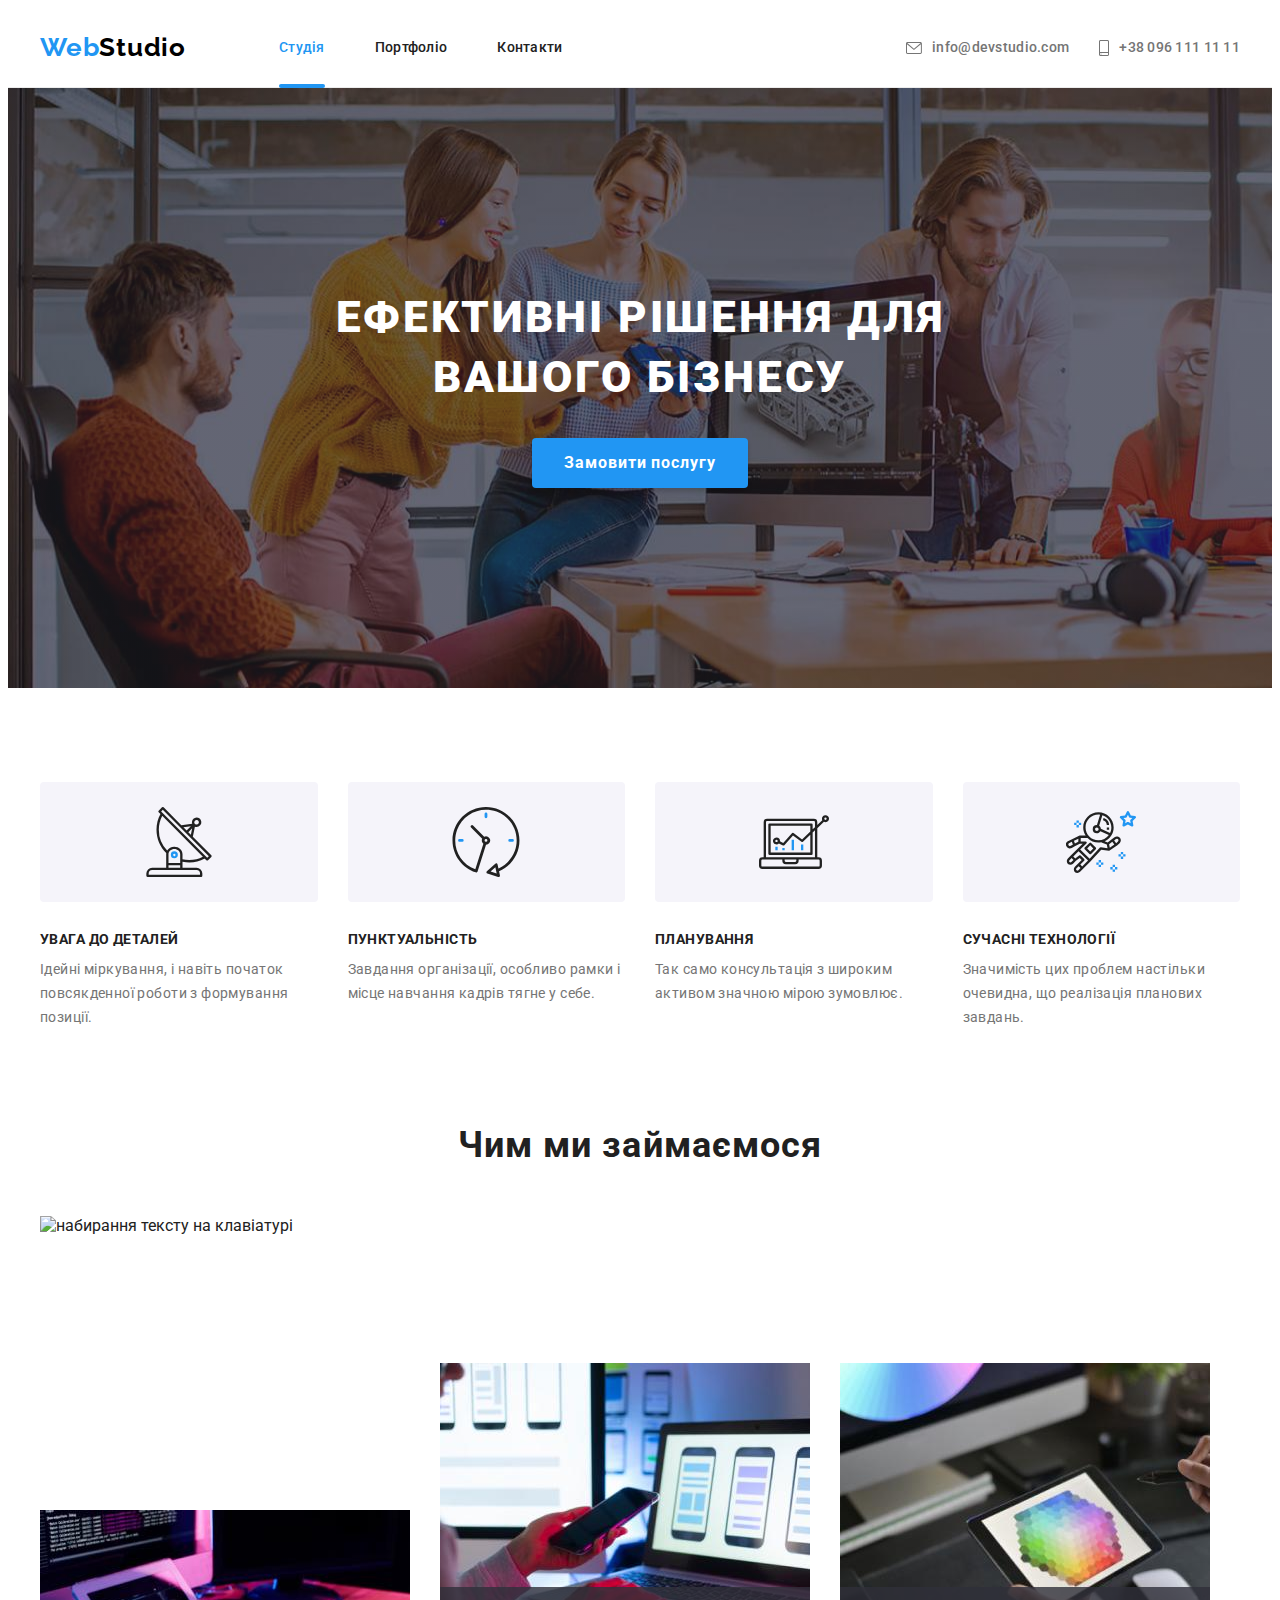
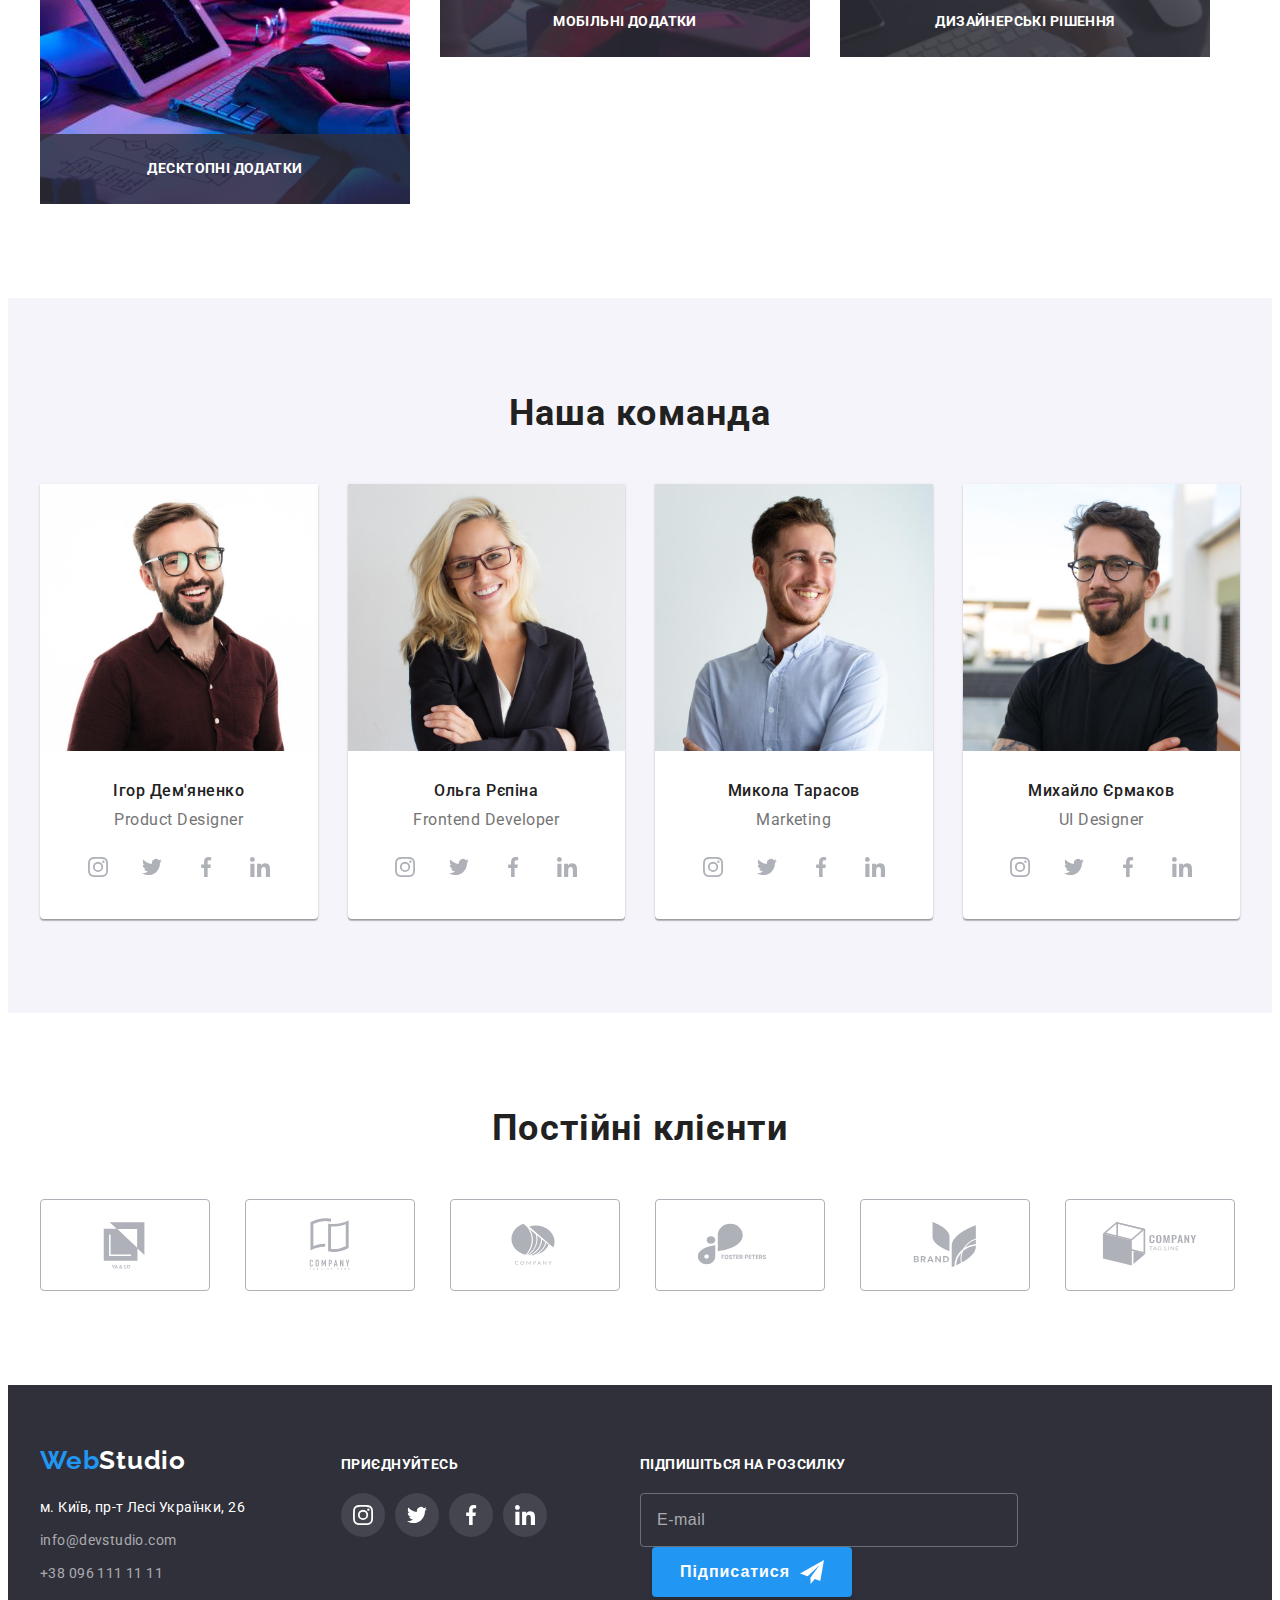
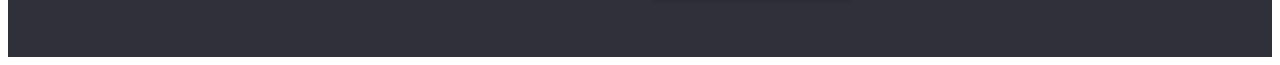
==== commit 81349545: "Background" ====
--- a/index.html
+++ b/index.html
@@ -166,6 +166,22 @@
           <h2 class="about__tittle">Чим ми займаємося</h2>
           <ul class="about__list list">
             <li class="about__item">
+               <picture>
+                <source
+                  srcset="
+                    ./img/about/about-1-1x-min.jpeg 1x,
+                    ./img/about/about-1-2x-min.jpeg 2x
+                  "
+                />
+                <img
+                  src="./img/about/about-1-1x-min.jpeg"
+                  alt="набирання тексту на клавіатурі"
+                  width="370"
+                  height="294"
+                />
+              </picture>
+              
+              
               <img class="about__img"
                 src="./images/img-direct-1.jpg"
                 alt="Здійснення HTML розмітки на комп'ютері"
--- a/css/main.min.css
+++ b/css/main.min.css
@@ -1 +1 @@
-:root{--main-color: #212121;--second-color: #757575;--third-color: #ffffff;--accent-color: #2196f3;--btn-color: #ffffff;--main-background: #ffffff;--second-background: #F5F4FA;--accent-background: #2f303a;--main-btn-background: #2196f3;--accent-btn-background: #188ce8;--main-font: Roboto, sans-serif;--logo-font: Raleway, sans-serif}body{font-family:var(--main-font);color:var(--main-color);background-color:var(--main-background)}h1,h2,h3,h4,h5,h6,p,ul{margin:0}ul{padding:0}img,svg{display:block}img{max-width:100%;height:auto}.list{list-style:none}.link{text-decoration:none}.visually-hidden{position:absolute;white-space:nowrap;width:1px;height:1px;overflow:hidden;border:0;padding:0;clip:rect(0 0 0 0);-webkit-clip-path:inset(50%);clip-path:inset(50%);margin:-1px}.section{padding-top:60px;padding-bottom:60px}@media screen and (min-width: 1200px){.section{padding-top:94px;padding-bottom:94px}}.container{padding-left:15px;padding-right:15px;margin:0 auto}@media screen and (min-width: 480px){.container{max-width:480px}}@media screen and (min-width: 768px){.container{max-width:768px}}@media screen and (min-width: 1200px){.container{max-width:1200px}}.menu{border-bottom:1px solid #ececec;position:relative}.menu__container{padding-top:15px;padding-bottom:15px}@media screen and (min-width: 768px){.menu__container{display:-webkit-box;display:-ms-flexbox;display:flex;-webkit-box-align:center;-ms-flex-align:center;align-items:center;padding-top:0;padding-bottom:0}}.menu__logo{padding-top:0;padding-bottom:0}.btn-menu{position:absolute;top:0;right:0;display:block;border:none;padding:0;margin:8px 8px auto auto;background-color:rgba(0,0,0,0);cursor:pointer}.btn-menu__svg{-webkit-transition:fill 250ms cubic-bezier(0.4, 0, 0.2, 1);transition:fill 250ms cubic-bezier(0.4, 0, 0.2, 1)}.btn-menu__svg:hover,.btn-menu__svg:focus{fill:var(--accent-color)}@media screen and (min-width: 768px){.btn-menu{display:none}}.mobile-menu__container{position:fixed;top:0;left:0;width:100vw;height:100vh;padding:48px 40px;background-color:var(--main-background);z-index:999;display:-webkit-box;display:-ms-flexbox;display:flex;-webkit-box-orient:vertical;-webkit-box-direction:normal;-ms-flex-direction:column;flex-direction:column;-webkit-box-pack:justify;-ms-flex-pack:justify;justify-content:space-between;-webkit-transform:translateX(100%);transform:translateX(100%);visibility:hidden;-webkit-transition:visibility 250ms cubic-bezier(0.4, 0, 0.2, 1),-webkit-transform 250ms cubic-bezier(0.4, 0, 0.2, 1);transition:visibility 250ms cubic-bezier(0.4, 0, 0.2, 1),-webkit-transform 250ms cubic-bezier(0.4, 0, 0.2, 1);transition:transform 250ms cubic-bezier(0.4, 0, 0.2, 1),visibility 250ms cubic-bezier(0.4, 0, 0.2, 1);transition:transform 250ms cubic-bezier(0.4, 0, 0.2, 1),visibility 250ms cubic-bezier(0.4, 0, 0.2, 1),-webkit-transform 250ms cubic-bezier(0.4, 0, 0.2, 1)}.mobile-menu__container.is-open{-webkit-transform:translateX(0);transform:translateX(0);visibility:visible}@media screen and (min-width: 768px){.mobile-menu__container{position:relative;width:100%;height:100%;-webkit-box-align:center;-ms-flex-align:center;align-items:center;padding:0;margin-left:64px;z-index:0;-webkit-box-orient:horizontal;-webkit-box-direction:normal;-ms-flex-direction:row;flex-direction:row;visibility:visible;-webkit-transform:none;transform:none}}@media screen and (min-width: 1200px){.mobile-menu__container{margin-left:93px}}.mobile-menu__wraper{display:-webkit-box;display:-ms-flexbox;display:flex;-webkit-box-orient:vertical;-webkit-box-direction:normal;-ms-flex-direction:column;flex-direction:column;-webkit-box-pack:justify;-ms-flex-pack:justify;justify-content:space-between}.mobile-social{display:-webkit-box;display:-ms-flexbox;display:flex;-ms-flex-wrap:wrap;flex-wrap:wrap;-webkit-box-align:center;-ms-flex-align:center;align-items:center;margin-top:64px}.mobile-social__link{font-weight:500;font-size:18px;line-height:1.22;letter-spacing:.02em;color:var(--accent-color)}.mobile-social__item:not(:first-child){padding-left:10px}.mobile-social__item:not(:last-child){border-right:1px solid rgba(33,33,33,.2);padding-right:10px}@media screen and (min-width: 768px){.mobile-social{display:none}}.logo{font-family:var(--logo-font);font-weight:700;font-size:24px;line-height:1.17;letter-spacing:.03em;color:#000}@media screen and (min-width: 1200px){.logo{font-size:26px;line-height:1.19}}.logo__text{color:var(--accent-color)}.navigation__list{display:-webkit-box;display:-ms-flexbox;display:flex;-webkit-box-orient:vertical;-webkit-box-direction:normal;-ms-flex-direction:column;flex-direction:column}@media screen and (min-width: 768px){.navigation__list{-webkit-box-orient:horizontal;-webkit-box-direction:normal;-ms-flex-direction:row;flex-direction:row;-webkit-box-align:center;-ms-flex-align:center;align-items:center;gap:50px}}.navigation__item{position:relative}.navigation__link{font-weight:500;font-size:40px;line-height:1.18px;letter-spacing:.02em;color:var(--main-color);display:block;padding-top:32px;padding-bottom:32px;-webkit-transition:color 250ms cubic-bezier(0.4, 0, 0.2, 1);transition:color 250ms cubic-bezier(0.4, 0, 0.2, 1)}@media screen and (min-width: 768px){.navigation__link{font-size:14px;line-height:1.14px;padding-top:39px;padding-bottom:39px}}.navigation__link--current{color:var(--accent-color)}@media screen and (min-width: 768px){.navigation__link--current::after{content:"";position:absolute;left:0;bottom:-1px;display:block;width:100%;height:4px;background:var(--accent-color);border-radius:2px}}.navigation__link:hover,.navigation__link:focus{color:var(--accent-color)}.contacts{display:-webkit-box;display:-ms-flexbox;display:flex;-webkit-box-orient:vertical;-webkit-box-direction:normal;-ms-flex-direction:column;flex-direction:column;gap:32px}@media screen and (min-width: 768px){.contacts{gap:10px}}@media screen and (min-width: 1200px){.contacts{-webkit-box-orient:horizontal;-webkit-box-direction:normal;-ms-flex-direction:row;flex-direction:row;gap:30px}}.contacts__item:first-child{-webkit-box-ordinal-group:2;-ms-flex-order:1;order:1}@media screen and (min-width: 768px){.contacts__item:first-child{-webkit-box-ordinal-group:1;-ms-flex-order:0;order:0}}@media screen and (max-width: 767px){.contacts__svg{display:none}}@media screen and (min-width: 768px){.contacts__svg{fill:var(--second-color);-webkit-transition:fill 250ms cubic-bezier(0.4, 0, 0.2, 1);transition:fill 250ms cubic-bezier(0.4, 0, 0.2, 1)}}.contacts__link{font-weight:500;font-size:14px;line-height:1.14px;letter-spacing:.02em;color:var(--second-color);-webkit-transition:color 250ms cubic-bezier(0.4, 0, 0.2, 1);transition:color 250ms cubic-bezier(0.4, 0, 0.2, 1)}.contacts__link--tel{font-size:34px;line-height:1.18;color:var(--accent-color)}.contacts__link--mail{font-size:24px;line-height:1.17}@media screen and (min-width: 768px){.contacts__link{font-size:12px;line-height:1.17;color:var(--second-color);display:-webkit-box;display:-ms-flexbox;display:flex;-webkit-box-align:center;-ms-flex-align:center;align-items:center;gap:8px}}@media screen and (min-width: 1200px){.contacts__link{gap:10px;font-size:14px;line-height:1.14}}.contacts__link:hover,.contacts__link:focus{color:var(--accent-color)}@media screen and (min-width: 768px){.contacts__link:hover .contacts__svg,.contacts__link:focus .contacts__svg{fill:var(--accent-color)}}.hero{background-color:var(--accent-background);background-image:-webkit-gradient(linear, left top, left bottom, from(rgba(47, 48, 58, 0.4)), to(rgba(47, 48, 58, 0.4))),url(../images/img-bg-mobile.jpg);background-image:linear-gradient(rgba(47, 48, 58, 0.4), rgba(47, 48, 58, 0.4)),url(../images/img-bg-mobile.jpg);background-repeat:no-repeat;background-size:cover;max-width:1600px;margin:0 auto;padding-top:118px;padding-bottom:118px}@media screen and (min-width: 1200px){.hero{padding-top:200px;padding-bottom:200px}}.hero__tittle{font-weight:900;font-size:26px;line-height:1.62;text-align:center;letter-spacing:.06em;text-transform:uppercase;color:var(--third-color);margin:0 auto;width:100%;max-width:360px}@media screen and (min-width: 1200px){.hero__tittle{font-size:44px;line-height:1.36;max-width:696px}}.hero__btn{font-family:inherit;font-weight:700;font-size:16px;line-height:1.88;text-align:center;letter-spacing:.06em;color:var(--btn-color);background-color:var(--main-btn-background);border:none;-webkit-box-shadow:0px 4px 4px rgba(0,0,0,.15);box-shadow:0px 4px 4px rgba(0,0,0,.15);border-radius:4px;cursor:pointer;display:block;padding:10px 24px;margin-top:30px;margin-left:auto;margin-right:auto;-webkit-transition:background-color 250ms cubic-bezier(0.4, 0, 0.2, 1);transition:background-color 250ms cubic-bezier(0.4, 0, 0.2, 1)}@media screen and (min-width: 1200px){.hero__btn{padding:10px 32px}}.hero__btn:hover,.hero__btn:focus{background-color:var(--accent-btn-background)}@media screen and (min-width: 768px){.advantages__list{display:-webkit-box;display:-ms-flexbox;display:flex;-ms-flex-wrap:wrap;flex-wrap:wrap;margin-top:-30px;margin-left:-30px}}@media screen and (min-width: 768px){.advantages__item{margin-top:30px;margin-left:30px;-ms-flex-preferred-size:calc(50% - 30px);flex-basis:calc(50% - 30px)}}@media screen and (min-width: 768px){.advantages__item{-ms-flex-preferred-size:calc(25% - 30px);flex-basis:calc(25% - 30px)}}@media screen and (max-width: 767px){.advantages__item:not(:last-child){margin-bottom:30px}}.advantages__wraper-svg{display:-webkit-box;display:-ms-flexbox;display:flex;-webkit-box-pack:center;-ms-flex-pack:center;justify-content:center;-webkit-box-align:center;-ms-flex-align:center;align-items:center;height:120px;background-color:var(--second-background);border-radius:4px}.advantages__tittle{font-size:14px;line-height:1.14;letter-spacing:.03em;text-transform:uppercase;margin-top:30px;margin-bottom:10px}@media screen and (max-width: 1199px){.advantages__tittle{text-align:center}}.advantages__text{font-size:14px;line-height:1.71;letter-spacing:.03em;color:var(--second-color)}.about{padding-top:0}.about__tittle{font-size:36px;line-height:1.17;text-align:center;letter-spacing:.03em;margin-bottom:50px}.about__list{display:-webkit-box;display:-ms-flexbox;display:flex;-webkit-box-align:center;-ms-flex-align:center;align-items:center;gap:30px}.about__item{position:relative}.about__wraper{position:absolute;left:0;bottom:0;display:-webkit-box;display:-ms-flexbox;display:flex;-webkit-box-pack:center;-ms-flex-pack:center;justify-content:center;-webkit-box-align:center;-ms-flex-align:center;align-items:center;width:100%;height:70px;background-color:rgba(47,48,58,.8)}.about__item-title{font-weight:700;font-size:14px;line-height:1.14;letter-spacing:.03em;text-transform:uppercase;color:var(--third-color)}@media screen and (max-width: 1199px){.about{display:none}}.team{background-color:var(--second-background)}.team__tittle{font-size:28px;line-height:1.18;text-align:center;letter-spacing:.03em;margin-bottom:30px}@media screen and (min-width: 1200px){.team__tittle{font-size:36px;line-height:1.17;margin-bottom:50px}}@media screen and (min-width: 768px){.team__list{display:-webkit-box;display:-ms-flexbox;display:flex;-ms-flex-wrap:wrap;flex-wrap:wrap;margin-top:-30px;margin-left:-30px}}.team__item{background-color:var(--main-background);-webkit-box-shadow:0px 1px 3px rgba(0,0,0,.12),0px 1px 1px rgba(0,0,0,.14),0px 2px 1px rgba(0,0,0,.2);box-shadow:0px 1px 3px rgba(0,0,0,.12),0px 1px 1px rgba(0,0,0,.14),0px 2px 1px rgba(0,0,0,.2);border-radius:0px 0px 4px 4px;margin-bottom:30px;padding-bottom:24px}@media screen and (min-width: 768px){.team__item{margin-top:30px;margin-left:30px;margin-bottom:0;-ms-flex-preferred-size:calc(50% - 30px);flex-basis:calc(50% - 30px)}}@media screen and (min-width: 1200px){.team__item{-ms-flex-preferred-size:calc(25% - 30px);flex-basis:calc(25% - 30px);padding-bottom:30px}}.team__item-tittle{font-weight:500;font-size:16px;line-height:1.19;text-align:center;letter-spacing:.03em;margin-top:30px}.team__item-job{font-size:16px;line-height:1.19;text-align:center;letter-spacing:.03em;color:var(--second-color);margin-top:10px;margin-bottom:16px}.social{display:-webkit-box;display:-ms-flexbox;display:flex;-webkit-box-pack:center;-ms-flex-pack:center;justify-content:center;gap:10px}.social__svg{fill:#afb1b8;-webkit-transition:fill 250ms cubic-bezier(0.4, 0, 0.2, 1);transition:fill 250ms cubic-bezier(0.4, 0, 0.2, 1)}.social__svg--white{fill:var(--third-color)}.social__link{display:-webkit-box;display:-ms-flexbox;display:flex;-webkit-box-pack:center;-ms-flex-pack:center;justify-content:center;-webkit-box-align:center;-ms-flex-align:center;align-items:center;width:44px;height:44px;border-radius:50% 50%;-webkit-transition:background-color 250ms cubic-bezier(0.4, 0, 0.2, 1);transition:background-color 250ms cubic-bezier(0.4, 0, 0.2, 1)}.social__link:hover,.social__link:focus{background-color:var(--main-btn-background)}.social__link:hover .social__svg,.social__link:focus .social__svg{fill:var(--third-color)}.social__link--filling{display:-webkit-box;display:-ms-flexbox;display:flex;-webkit-box-pack:center;-ms-flex-pack:center;justify-content:center;-webkit-box-align:center;-ms-flex-align:center;align-items:center;width:44px;height:44px;background-color:rgba(255,255,255,.1);border-radius:50% 50%;-webkit-transition:background-color 250ms cubic-bezier(0.4, 0, 0.2, 1);transition:background-color 250ms cubic-bezier(0.4, 0, 0.2, 1)}.clients__title{font-size:28px;line-height:1.18;text-align:center;letter-spacing:.03em;margin-bottom:30px}@media screen and (min-width: 1200px){.clients__title{font-size:36px;line-height:1.17;margin-bottom:50px}}.clients__list{display:-webkit-box;display:-ms-flexbox;display:flex;-ms-flex-wrap:wrap;flex-wrap:wrap;margin-top:-30px;margin-left:-30px}.clients__item{margin-top:30px;margin-left:30px;-ms-flex-preferred-size:calc(50% - 30px);flex-basis:calc(50% - 30px)}@media screen and (min-width: 768px){.clients__item{-ms-flex-preferred-size:calc(33.3333333333% - 30px);flex-basis:calc(33.3333333333% - 30px)}}@media screen and (min-width: 1200px){.clients__item{-ms-flex-preferred-size:calc(16.6666666667% - 30px);flex-basis:calc(16.6666666667% - 30px)}}.clients__logo-svg{fill:#afb1b8;-webkit-transition:fill 250ms cubic-bezier(0.4, 0, 0.2, 1);transition:fill 250ms cubic-bezier(0.4, 0, 0.2, 1)}.clients__logo-link{display:-webkit-box;display:-ms-flexbox;display:flex;-webkit-box-pack:center;-ms-flex-pack:center;justify-content:center;-webkit-box-align:center;-ms-flex-align:center;align-items:center;width:210px;height:92px;border:1px solid #afb1b8;border-radius:4px;-webkit-transition:border-color 250ms cubic-bezier(0.4, 0, 0.2, 1);transition:border-color 250ms cubic-bezier(0.4, 0, 0.2, 1)}@media screen and (min-width: 768px){.clients__logo-link{-webkit-box-sizing:border-box;box-sizing:border-box;width:226px}}@media screen and (min-width: 1200px){.clients__logo-link{width:170px}}.clients__logo-link:hover,.clients__logo-link:focus{border-color:var(--accent-color)}.clients__logo-link:hover .clients__logo-svg,.clients__logo-link:focus .clients__logo-svg{fill:var(--accent-color)}.footer{background:var(--accent-background);padding-top:60px;padding-bottom:60px}@media screen and (min-width: 768px){.footer__wraper{display:-webkit-box;display:-ms-flexbox;display:flex;-ms-flex-wrap:wrap;flex-wrap:wrap;-ms-flex-pack:distribute;justify-content:space-around}}@media screen and (min-width: 1200px){.footer__wraper{-ms-flex-wrap:nowrap;flex-wrap:nowrap;-webkit-box-pack:start;-ms-flex-pack:start;justify-content:start}}.footer__contacts-wraper{width:231px;margin:0 auto 60px auto;text-align:center}@media screen and (min-width: 768px){.footer__contacts-wraper{margin:0}}@media screen and (min-width: 1200px){.footer__contacts-wraper{margin-right:70px;text-align:start}}.footer__logo{color:var(--third-color);display:block;margin-bottom:20px}.footer__social{display:-webkit-box;display:-ms-flexbox;display:flex;gap:10px;margin:0}.footer__social-title{font-size:14px;line-height:1.14;letter-spacing:.03em;text-transform:uppercase;color:var(--third-color);display:block;text-align:center;margin-bottom:20px}@media screen and (min-width: 768px){.footer__social-title{margin-top:6px}}@media screen and (min-width: 1200px){.footer__social-title{text-align:start;margin-top:12px}}.footer__form-wraper{margin-top:60px}@media screen and (min-width: 768px){.footer__form-wraper{margin:60px auto 0 auto;min-width:450px}}@media screen and (min-width: 1200px){.footer__form-wraper{margin:0 0 0 93px;min-width:580px}}.address__list{font-style:normal;font-weight:400;font-size:14px;line-height:1.71;letter-spacing:.03em}.address__item:not(:last-child){margin-bottom:8px}@media screen and (min-width: 1200px){.address__item:not(:last-child){margin-bottom:9px}}.address__map-link{color:var(--third-color);-webkit-transition:color 250ms cubic-bezier(0.4, 0, 0.2, 1);transition:color 250ms cubic-bezier(0.4, 0, 0.2, 1)}.address__map-link:hover,.address__map-link:focus{color:var(--accent-color)}.address__contacts-link{color:rgba(255,255,255,.6);-webkit-transition:color 250ms cubic-bezier(0.4, 0, 0.2, 1);transition:color 250ms cubic-bezier(0.4, 0, 0.2, 1)}.address__contacts-link:hover,.address__contacts-link:focus{color:var(--accent-color)}.subscription__title{font-size:14px;line-height:1.14;letter-spacing:.03em;text-transform:uppercase;color:var(--third-color);display:block;text-align:center;margin-bottom:20px}@media screen and (min-width: 1200px){.subscription__title{text-align:start;margin-top:12px}}.subscription__email{width:100%;max-width:450px;height:50px;border:1px solid rgba(255,255,255,.3);border-radius:4px;background-color:rgba(0,0,0,0);outline:none;color:var(--third-color);padding-left:16px;cursor:pointer;-webkit-transition:background-color 250ms cubic-bezier(0.4, 0, 0.2, 1);transition:background-color 250ms cubic-bezier(0.4, 0, 0.2, 1)}@media screen and (min-width: 1200px){.subscription__email{max-width:358px}}.subscription__email:focus{border-color:var(--third-color)}.subscription__email::-webkit-input-placeholder{font-weight:400;font-size:16px;line-height:1.25;letter-spacing:.03em;color:rgba(255,255,255,.6)}.subscription__email::-moz-placeholder{font-weight:400;font-size:16px;line-height:1.25;letter-spacing:.03em;color:rgba(255,255,255,.6)}.subscription__email:-ms-input-placeholder{font-weight:400;font-size:16px;line-height:1.25;letter-spacing:.03em;color:rgba(255,255,255,.6)}.subscription__email::-ms-input-placeholder{font-weight:400;font-size:16px;line-height:1.25;letter-spacing:.03em;color:rgba(255,255,255,.6)}.subscription__email::placeholder{font-weight:400;font-size:16px;line-height:1.25;letter-spacing:.03em;color:rgba(255,255,255,.6)}.btn-subscription{width:200px;height:50px;background-color:var(--main-btn-background);-webkit-box-shadow:0px 4px 4px rgba(0,0,0,.15);box-shadow:0px 4px 4px rgba(0,0,0,.15);border:none;border-radius:4px;display:-webkit-box;display:-ms-flexbox;display:flex;gap:10px;-webkit-box-pack:center;-ms-flex-pack:center;justify-content:center;-webkit-box-align:center;-ms-flex-align:center;align-items:center;margin:20px auto 0 auto;cursor:pointer;-webkit-transition:background-color 250ms cubic-bezier(0.4, 0, 0.2, 1);transition:background-color 250ms cubic-bezier(0.4, 0, 0.2, 1)}@media screen and (min-width: 1200px){.btn-subscription{margin:0 0 0 12px;display:-webkit-inline-box;display:-ms-inline-flexbox;display:inline-flex}}.btn-subscription:hover,.btn-subscription:focus{background-color:var(--accent-btn-background)}.btn-subscription__tittle{font-weight:700;font-size:16px;line-height:1.88;letter-spacing:.06em;color:var(--btn-color)}.filter{display:-webkit-box;display:-ms-flexbox;display:flex;-webkit-box-pack:center;-ms-flex-pack:center;justify-content:center;-webkit-column-gap:8px;-moz-column-gap:8px;column-gap:8px;margin-bottom:50px}.filter__btn{font-family:inherit;font-weight:500;font-size:16px;line-height:1.62;text-align:center;letter-spacing:.03em;color:var(--main-color);background-color:var(--second-background);border-radius:4px;border:none;cursor:pointer;padding:6px 22px;-webkit-transition:background-color 250ms cubic-bezier(0.4, 0, 0.2, 1),color 250ms cubic-bezier(0.4, 0, 0.2, 1),-webkit-box-shadow 250ms cubic-bezier(0.4, 0, 0.2, 1);transition:background-color 250ms cubic-bezier(0.4, 0, 0.2, 1),color 250ms cubic-bezier(0.4, 0, 0.2, 1),-webkit-box-shadow 250ms cubic-bezier(0.4, 0, 0.2, 1);transition:background-color 250ms cubic-bezier(0.4, 0, 0.2, 1),color 250ms cubic-bezier(0.4, 0, 0.2, 1),box-shadow 250ms cubic-bezier(0.4, 0, 0.2, 1);transition:background-color 250ms cubic-bezier(0.4, 0, 0.2, 1),color 250ms cubic-bezier(0.4, 0, 0.2, 1),box-shadow 250ms cubic-bezier(0.4, 0, 0.2, 1),-webkit-box-shadow 250ms cubic-bezier(0.4, 0, 0.2, 1)}.filter__btn:hover,.filter__btn:focus{background-color:var(--accent-btn-background);color:var(--btn-color);-webkit-box-shadow:0px 3px 1px rgba(0,0,0,.1),0px 1px 2px rgba(0,0,0,.08),0px 2px 2px rgba(0,0,0,.12);box-shadow:0px 3px 1px rgba(0,0,0,.1),0px 1px 2px rgba(0,0,0,.08),0px 2px 2px rgba(0,0,0,.12)}.project{display:-webkit-box;display:-ms-flexbox;display:flex;-ms-flex-wrap:wrap;flex-wrap:wrap;margin-top:-30px;margin-left:-30px}.project__item{margin-top:30px;margin-left:30px;-ms-flex-preferred-size:calc(33.3333333333% - 30px);flex-basis:calc(33.3333333333% - 30px)}.project__link{display:block;-webkit-transition:-webkit-box-shadow 250ms cubic-bezier(0.4, 0, 0.2, 1);transition:-webkit-box-shadow 250ms cubic-bezier(0.4, 0, 0.2, 1);transition:box-shadow 250ms cubic-bezier(0.4, 0, 0.2, 1);transition:box-shadow 250ms cubic-bezier(0.4, 0, 0.2, 1), -webkit-box-shadow 250ms cubic-bezier(0.4, 0, 0.2, 1)}.project__thumb{position:relative;overflow:hidden}.project__details-overlay{position:absolute;top:0;left:0;width:100%;height:100%;-webkit-transform:translateY(100%);transform:translateY(100%);display:-webkit-box;display:-ms-flexbox;display:flex;-webkit-box-pack:center;-ms-flex-pack:center;justify-content:center;-webkit-box-align:center;-ms-flex-align:center;align-items:center;background-color:rgba(33,150,243,.9);-webkit-transition:-webkit-transform 250ms cubic-bezier(0.4, 0, 0.2, 1);transition:-webkit-transform 250ms cubic-bezier(0.4, 0, 0.2, 1);transition:transform 250ms cubic-bezier(0.4, 0, 0.2, 1);transition:transform 250ms cubic-bezier(0.4, 0, 0.2, 1), -webkit-transform 250ms cubic-bezier(0.4, 0, 0.2, 1)}.project__details{font-weight:400;font-size:18px;line-height:1.56;letter-spacing:.03em;color:var(--third-color);padding:63px 24px}.project__link:hover,.project__link:focus{-webkit-box-shadow:0px 1px 1px rgba(0,0,0,.12),0px 4px 4px rgba(0,0,0,.06),1px 4px 6px rgba(0,0,0,.16);box-shadow:0px 1px 1px rgba(0,0,0,.12),0px 4px 4px rgba(0,0,0,.06),1px 4px 6px rgba(0,0,0,.16)}.project__link:hover:hover .project__details-overlay,.project__link:hover:focus .project__details-overlay,.project__link:focus:hover .project__details-overlay,.project__link:focus:focus .project__details-overlay{-webkit-transform:translateY(0);transform:translateY(0)}.project__wraper{padding:20px 24px;border-left:1px solid #eee;border-right:1px solid #eee;border-bottom:1px solid #eee}.project__tittle{font-size:18px;line-height:36px;letter-spacing:.06em;color:var(--main-color);margin-bottom:4px}.project__type{font-size:16px;line-height:1.88;letter-spacing:.03em;color:var(--second-color)}.backdrop{position:fixed;top:0;left:0;width:100%;height:100%;overflow-y:scroll;background:rgba(0,0,0,.2);-webkit-transition:opacity 250ms cubic-bezier(0.4, 0, 0.2, 1),visibility 250ms cubic-bezier(0.4, 0, 0.2, 1),-webkit-transform 250ms cubic-bezier(0.4, 0, 0.2, 1);transition:opacity 250ms cubic-bezier(0.4, 0, 0.2, 1),visibility 250ms cubic-bezier(0.4, 0, 0.2, 1),-webkit-transform 250ms cubic-bezier(0.4, 0, 0.2, 1);transition:opacity 250ms cubic-bezier(0.4, 0, 0.2, 1),visibility 250ms cubic-bezier(0.4, 0, 0.2, 1),transform 250ms cubic-bezier(0.4, 0, 0.2, 1);transition:opacity 250ms cubic-bezier(0.4, 0, 0.2, 1),visibility 250ms cubic-bezier(0.4, 0, 0.2, 1),transform 250ms cubic-bezier(0.4, 0, 0.2, 1),-webkit-transform 250ms cubic-bezier(0.4, 0, 0.2, 1)}.is-hidden{visibility:hidden;opacity:0;pointer-events:none;-webkit-transform:scale(0.3);transform:scale(0.3)}.modal{position:absolute;left:50%;top:50%;-webkit-transform:translate(-50%, -50%);transform:translate(-50%, -50%);width:100%;max-width:450px;height:609px;padding:40px;background-color:var(--main-background);-webkit-box-shadow:0px 1px 3px rgba(0,0,0,.12),0px 1px 1px rgba(0,0,0,.14),0px 2px 1px rgba(0,0,0,.2);box-shadow:0px 1px 3px rgba(0,0,0,.12),0px 1px 1px rgba(0,0,0,.14),0px 2px 1px rgba(0,0,0,.2);border-radius:4px}@media screen and (min-width: 1200px){.modal{max-width:528px;height:581px}}.modal__btn{position:absolute;right:0;top:0;display:block;margin:8px 8px auto auto;padding:0;background-color:var(--main-background);border:none;cursor:pointer;-webkit-transition:fill 250ms cubic-bezier(0.4, 0, 0.2, 1);transition:fill 250ms cubic-bezier(0.4, 0, 0.2, 1)}.modal__btn:hover,.modal__btn:focus{fill:var(--accent-color)}.service__title{display:block;font-size:20px;line-height:1.5;text-align:center;letter-spacing:.03em;color:var(--main-color);margin-bottom:12px}@media screen and (min-width: 1200px){.service__title{line-height:1.15}}.service__label,.service__textarea-label{position:relative;display:block;font-size:12px;line-height:1.17;letter-spacing:.01em;color:var(--second-color);margin-bottom:10px}.service__input,.service__textarea{display:block;width:100%;max-width:370px;height:40px;border:1px solid rgba(33,33,33,.2);border-radius:4px;outline:none;padding-left:42px;margin-top:4px;cursor:pointer;-webkit-transition:border-color 250ms cubic-bezier(0.4, 0, 0.2, 1);transition:border-color 250ms cubic-bezier(0.4, 0, 0.2, 1)}@media screen and (min-width: 1200px){.service__input,.service__textarea{max-width:448px}}.service__input:focus,.service__textarea:focus{border-color:var(--accent-color)}.service__input:focus+.service__svg,.service__textarea:focus+.service__svg{fill:var(--accent-color)}.service__svg{position:absolute;top:50%;left:12px;-webkit-transition:fill 250ms cubic-bezier(0.4, 0, 0.2, 1);transition:fill 250ms cubic-bezier(0.4, 0, 0.2, 1)}.service__textarea-label{margin-bottom:20px}.service__textarea{height:120px;resize:none;padding:12px 16px}.service__textarea::-webkit-input-placeholder{font-size:14px;line-height:1.14;letter-spacing:.01em;color:rgba(117,117,117,.5)}.service__textarea::-moz-placeholder{font-size:14px;line-height:1.14;letter-spacing:.01em;color:rgba(117,117,117,.5)}.service__textarea:-ms-input-placeholder{font-size:14px;line-height:1.14;letter-spacing:.01em;color:rgba(117,117,117,.5)}.service__textarea::-ms-input-placeholder{font-size:14px;line-height:1.14;letter-spacing:.01em;color:rgba(117,117,117,.5)}.service__textarea::placeholder{font-size:14px;line-height:1.14;letter-spacing:.01em;color:rgba(117,117,117,.5)}@media screen and (min-width: 1200px){.service__textarea::-webkit-input-placeholder{font-size:12px;line-height:1.17}.service__textarea::-moz-placeholder{font-size:12px;line-height:1.17}.service__textarea:-ms-input-placeholder{font-size:12px;line-height:1.17}.service__textarea::-ms-input-placeholder{font-size:12px;line-height:1.17}.service__textarea::placeholder{font-size:12px;line-height:1.17}}.service__checkbox-label{display:-webkit-box;display:-ms-flexbox;display:flex;-webkit-box-pack:center;-ms-flex-pack:center;justify-content:center;-webkit-box-align:center;-ms-flex-align:center;align-items:center;gap:8px;margin-bottom:30px}.service__checkbox-input{position:absolute;white-space:nowrap;width:1px;height:1px;overflow:hidden;border:0;padding:0;clip:rect(0 0 0 0);-webkit-clip-path:inset(50%);clip-path:inset(50%);margin:-1px}.service__checkbox-input:checked+.service__checkbox-mark{border:none;background-color:var(--accent-color)}.service__checkbox-input:checked+.service__checkbox-mark svg{opacity:1}.service__checkbox-mark{display:block;width:16px;height:15px;border:2px solid #212121;border-radius:2px;-webkit-transition:border 250ms cubic-bezier(0.4, 0, 0.2, 1),background-color 250ms cubic-bezier(0.4, 0, 0.2, 1);transition:border 250ms cubic-bezier(0.4, 0, 0.2, 1),background-color 250ms cubic-bezier(0.4, 0, 0.2, 1)}.service__checkbox-svg{opacity:0;-webkit-transition:opacity 250ms cubic-bezier(0.4, 0, 0.2, 1);transition:opacity 250ms cubic-bezier(0.4, 0, 0.2, 1)}.service__checkbox-text{font-size:12px;line-height:1.17;letter-spacing:.03em;color:var(--second-color)}@media screen and (min-width: 1200px){.service__checkbox-text{font-size:14px;line-height:1.71}}.btn-servise{width:200px;height:50px;background-color:var(--main-btn-background);-webkit-box-shadow:0px 4px 4px rgba(0,0,0,.15);box-shadow:0px 4px 4px rgba(0,0,0,.15);border:none;border-radius:4px;display:block;margin:0 auto;cursor:pointer;-webkit-transition:background-color 250ms cubic-bezier(0.4, 0, 0.2, 1);transition:background-color 250ms cubic-bezier(0.4, 0, 0.2, 1)}.btn-servise__text{font-weight:700;font-size:16px;line-height:1.88;text-align:center;letter-spacing:.06em;color:var(--btn-color)}.btn-servise:hover,.btn-servise:focus{background-color:var(--accent-btn-background)}/*# sourceMappingURL=main.min.css.map */+:root{--main-color: #212121;--second-color: #757575;--third-color: #ffffff;--accent-color: #2196f3;--btn-color: #ffffff;--main-background: #ffffff;--second-background: #F5F4FA;--accent-background: #2f303a;--main-btn-background: #2196f3;--accent-btn-background: #188ce8;--main-font: Roboto, sans-serif;--logo-font: Raleway, sans-serif}body{font-family:var(--main-font);color:var(--main-color);background-color:var(--main-background)}h1,h2,h3,h4,h5,h6,p,ul{margin:0}ul{padding:0}img,svg{display:block}img{max-width:100%;height:auto}.list{list-style:none}.link{text-decoration:none}.visually-hidden{position:absolute;white-space:nowrap;width:1px;height:1px;overflow:hidden;border:0;padding:0;clip:rect(0 0 0 0);-webkit-clip-path:inset(50%);clip-path:inset(50%);margin:-1px}.section{padding-top:60px;padding-bottom:60px}@media screen and (min-width: 1200px){.section{padding-top:94px;padding-bottom:94px}}.container{padding-left:15px;padding-right:15px;margin:0 auto}@media screen and (min-width: 480px){.container{max-width:480px}}@media screen and (min-width: 768px){.container{max-width:768px}}@media screen and (min-width: 1200px){.container{max-width:1200px}}.menu{border-bottom:1px solid #ececec;position:relative}.menu__container{padding-top:15px;padding-bottom:15px}@media screen and (min-width: 768px){.menu__container{display:-webkit-box;display:-ms-flexbox;display:flex;-webkit-box-align:center;-ms-flex-align:center;align-items:center;padding-top:0;padding-bottom:0}}.menu__logo{padding-top:0;padding-bottom:0}.btn-menu{position:absolute;top:0;right:0;display:block;border:none;padding:0;margin:8px 8px auto auto;background-color:rgba(0,0,0,0);cursor:pointer}.btn-menu__svg{-webkit-transition:fill 250ms cubic-bezier(0.4, 0, 0.2, 1);transition:fill 250ms cubic-bezier(0.4, 0, 0.2, 1)}.btn-menu__svg:hover,.btn-menu__svg:focus{fill:var(--accent-color)}@media screen and (min-width: 768px){.btn-menu{display:none}}.mobile-menu__container{position:fixed;top:0;left:0;width:100vw;height:100vh;padding:48px 40px;background-color:var(--main-background);z-index:999;display:-webkit-box;display:-ms-flexbox;display:flex;-webkit-box-orient:vertical;-webkit-box-direction:normal;-ms-flex-direction:column;flex-direction:column;-webkit-box-pack:justify;-ms-flex-pack:justify;justify-content:space-between;-webkit-transform:translateX(100%);transform:translateX(100%);visibility:hidden;-webkit-transition:visibility 250ms cubic-bezier(0.4, 0, 0.2, 1),-webkit-transform 250ms cubic-bezier(0.4, 0, 0.2, 1);transition:visibility 250ms cubic-bezier(0.4, 0, 0.2, 1),-webkit-transform 250ms cubic-bezier(0.4, 0, 0.2, 1);transition:transform 250ms cubic-bezier(0.4, 0, 0.2, 1),visibility 250ms cubic-bezier(0.4, 0, 0.2, 1);transition:transform 250ms cubic-bezier(0.4, 0, 0.2, 1),visibility 250ms cubic-bezier(0.4, 0, 0.2, 1),-webkit-transform 250ms cubic-bezier(0.4, 0, 0.2, 1)}.mobile-menu__container.is-open{-webkit-transform:translateX(0);transform:translateX(0);visibility:visible}@media screen and (min-width: 768px){.mobile-menu__container{position:relative;width:100%;height:100%;-webkit-box-align:center;-ms-flex-align:center;align-items:center;padding:0;margin-left:64px;z-index:0;-webkit-box-orient:horizontal;-webkit-box-direction:normal;-ms-flex-direction:row;flex-direction:row;visibility:visible;-webkit-transform:none;transform:none}}@media screen and (min-width: 1200px){.mobile-menu__container{margin-left:93px}}.mobile-menu__wraper{display:-webkit-box;display:-ms-flexbox;display:flex;-webkit-box-orient:vertical;-webkit-box-direction:normal;-ms-flex-direction:column;flex-direction:column;-webkit-box-pack:justify;-ms-flex-pack:justify;justify-content:space-between}.mobile-social{display:-webkit-box;display:-ms-flexbox;display:flex;-ms-flex-wrap:wrap;flex-wrap:wrap;-webkit-box-align:center;-ms-flex-align:center;align-items:center;margin-top:64px}.mobile-social__link{font-weight:500;font-size:18px;line-height:1.22;letter-spacing:.02em;color:var(--accent-color)}.mobile-social__item:not(:first-child){padding-left:10px}.mobile-social__item:not(:last-child){border-right:1px solid rgba(33,33,33,.2);padding-right:10px}@media screen and (min-width: 768px){.mobile-social{display:none}}.logo{font-family:var(--logo-font);font-weight:700;font-size:24px;line-height:1.17;letter-spacing:.03em;color:#000}@media screen and (min-width: 1200px){.logo{font-size:26px;line-height:1.19}}.logo__text{color:var(--accent-color)}.navigation__list{display:-webkit-box;display:-ms-flexbox;display:flex;-webkit-box-orient:vertical;-webkit-box-direction:normal;-ms-flex-direction:column;flex-direction:column}@media screen and (min-width: 768px){.navigation__list{-webkit-box-orient:horizontal;-webkit-box-direction:normal;-ms-flex-direction:row;flex-direction:row;-webkit-box-align:center;-ms-flex-align:center;align-items:center;gap:50px}}.navigation__item{position:relative}.navigation__link{font-weight:500;font-size:40px;line-height:1.18px;letter-spacing:.02em;color:var(--main-color);display:block;padding-top:32px;padding-bottom:32px;-webkit-transition:color 250ms cubic-bezier(0.4, 0, 0.2, 1);transition:color 250ms cubic-bezier(0.4, 0, 0.2, 1)}@media screen and (min-width: 768px){.navigation__link{font-size:14px;line-height:1.14px;padding-top:39px;padding-bottom:39px}}.navigation__link--current{color:var(--accent-color)}@media screen and (min-width: 768px){.navigation__link--current::after{content:"";position:absolute;left:0;bottom:-1px;display:block;width:100%;height:4px;background:var(--accent-color);border-radius:2px}}.navigation__link:hover,.navigation__link:focus{color:var(--accent-color)}.contacts{display:-webkit-box;display:-ms-flexbox;display:flex;-webkit-box-orient:vertical;-webkit-box-direction:normal;-ms-flex-direction:column;flex-direction:column;gap:32px}@media screen and (min-width: 768px){.contacts{gap:10px}}@media screen and (min-width: 1200px){.contacts{-webkit-box-orient:horizontal;-webkit-box-direction:normal;-ms-flex-direction:row;flex-direction:row;gap:30px}}.contacts__item:first-child{-webkit-box-ordinal-group:2;-ms-flex-order:1;order:1}@media screen and (min-width: 768px){.contacts__item:first-child{-webkit-box-ordinal-group:1;-ms-flex-order:0;order:0}}@media screen and (max-width: 767px){.contacts__svg{display:none}}@media screen and (min-width: 768px){.contacts__svg{fill:var(--second-color);-webkit-transition:fill 250ms cubic-bezier(0.4, 0, 0.2, 1);transition:fill 250ms cubic-bezier(0.4, 0, 0.2, 1)}}.contacts__link{font-weight:500;font-size:14px;line-height:1.14px;letter-spacing:.02em;color:var(--second-color);-webkit-transition:color 250ms cubic-bezier(0.4, 0, 0.2, 1);transition:color 250ms cubic-bezier(0.4, 0, 0.2, 1)}.contacts__link--tel{font-size:34px;line-height:1.18;color:var(--accent-color)}.contacts__link--mail{font-size:24px;line-height:1.17}@media screen and (min-width: 768px){.contacts__link{font-size:12px;line-height:1.17;color:var(--second-color);display:-webkit-box;display:-ms-flexbox;display:flex;-webkit-box-align:center;-ms-flex-align:center;align-items:center;gap:8px}}@media screen and (min-width: 1200px){.contacts__link{gap:10px;font-size:14px;line-height:1.14}}.contacts__link:hover,.contacts__link:focus{color:var(--accent-color)}@media screen and (min-width: 768px){.contacts__link:hover .contacts__svg,.contacts__link:focus .contacts__svg{fill:var(--accent-color)}}.hero{background-color:var(--accent-background);background-image:-webkit-gradient(linear, left top, left bottom, from(rgba(47, 48, 58, 0.4)), to(rgba(47, 48, 58, 0.4))),url(../images/img-bg-mobile.jpg);background-image:linear-gradient(rgba(47, 48, 58, 0.4), rgba(47, 48, 58, 0.4)),url(../images/img-bg-mobile.jpg);background-repeat:no-repeat;background-size:cover;margin:0 auto;padding-top:118px;padding-bottom:118px}@media(min-device-pixel-ratio: 2),(-webkit-min-device-pixel-ratio: 2),(min-resolution: 192dpi),(min-resolution: 2dppx){.hero{background-image:-webkit-gradient(linear, left top, left bottom, from(rgba(47, 48, 58, 0.4)), to(rgba(47, 48, 58, 0.4))),url(../images/img-bg-mobile@2x.jpg);background-image:linear-gradient(rgba(47, 48, 58, 0.4), rgba(47, 48, 58, 0.4)),url(../images/img-bg-mobile@2x.jpg)}}@media screen and (min-width: 768px){.hero{background-image:-webkit-gradient(linear, left top, left bottom, from(rgba(47, 48, 58, 0.4)), to(rgba(47, 48, 58, 0.4))),url(../images/img-bg-tablet.jpg);background-image:linear-gradient(rgba(47, 48, 58, 0.4), rgba(47, 48, 58, 0.4)),url(../images/img-bg-tablet.jpg)}}@media screen and (min-width: 768px)and (min-device-pixel-ratio: 2),screen and (min-width: 768px)and (-webkit-min-device-pixel-ratio: 2),screen and (min-width: 768px)and (min-resolution: 192dpi),screen and (min-width: 768px)and (min-resolution: 2dppx){.hero{background-image:-webkit-gradient(linear, left top, left bottom, from(rgba(47, 48, 58, 0.4)), to(rgba(47, 48, 58, 0.4))),url(../images/img-bg-tablet@2x.jpg);background-image:linear-gradient(rgba(47, 48, 58, 0.4), rgba(47, 48, 58, 0.4)),url(../images/img-bg-tablet@2x.jpg)}}@media screen and (min-width: 1200px){.hero{max-width:1600px;padding-top:200px;padding-bottom:200px;background-image:-webkit-gradient(linear, left top, left bottom, from(rgba(47, 48, 58, 0.4)), to(rgba(47, 48, 58, 0.4))),url(../images/img-bg-desktop.jpg);background-image:linear-gradient(rgba(47, 48, 58, 0.4), rgba(47, 48, 58, 0.4)),url(../images/img-bg-desktop.jpg)}}@media screen and (min-width: 1200px)and (min-device-pixel-ratio: 2),screen and (min-width: 1200px)and (-webkit-min-device-pixel-ratio: 2),screen and (min-width: 1200px)and (min-resolution: 192dpi),screen and (min-width: 1200px)and (min-resolution: 2dppx){.hero{background-image:-webkit-gradient(linear, left top, left bottom, from(rgba(47, 48, 58, 0.4)), to(rgba(47, 48, 58, 0.4))),url(../images/img-bg-desktop@2x.jpg);background-image:linear-gradient(rgba(47, 48, 58, 0.4), rgba(47, 48, 58, 0.4)),url(../images/img-bg-desktop@2x.jpg)}}.hero__tittle{font-weight:900;font-size:26px;line-height:1.62;text-align:center;letter-spacing:.06em;text-transform:uppercase;color:var(--third-color);margin:0 auto;width:100%;max-width:360px}@media screen and (min-width: 1200px){.hero__tittle{font-size:44px;line-height:1.36;max-width:696px}}.hero__btn{font-family:inherit;font-weight:700;font-size:16px;line-height:1.88;text-align:center;letter-spacing:.06em;color:var(--btn-color);background-color:var(--main-btn-background);border:none;-webkit-box-shadow:0px 4px 4px rgba(0,0,0,.15);box-shadow:0px 4px 4px rgba(0,0,0,.15);border-radius:4px;cursor:pointer;display:block;padding:10px 24px;margin-top:30px;margin-left:auto;margin-right:auto;-webkit-transition:background-color 250ms cubic-bezier(0.4, 0, 0.2, 1);transition:background-color 250ms cubic-bezier(0.4, 0, 0.2, 1)}@media screen and (min-width: 1200px){.hero__btn{padding:10px 32px}}.hero__btn:hover,.hero__btn:focus{background-color:var(--accent-btn-background)}@media screen and (min-width: 768px){.advantages__list{display:-webkit-box;display:-ms-flexbox;display:flex;-ms-flex-wrap:wrap;flex-wrap:wrap;margin-top:-30px;margin-left:-30px}}@media screen and (min-width: 768px){.advantages__item{margin-top:30px;margin-left:30px;-ms-flex-preferred-size:calc(50% - 30px);flex-basis:calc(50% - 30px)}}@media screen and (min-width: 1200px){.advantages__item{-ms-flex-preferred-size:calc(25% - 30px);flex-basis:calc(25% - 30px)}}@media screen and (max-width: 767px){.advantages__item:not(:last-child){margin-bottom:30px}}.advantages__wraper-svg{display:-webkit-box;display:-ms-flexbox;display:flex;-webkit-box-pack:center;-ms-flex-pack:center;justify-content:center;-webkit-box-align:center;-ms-flex-align:center;align-items:center;height:120px;background-color:var(--second-background);border-radius:4px}.advantages__tittle{font-size:14px;line-height:1.14;letter-spacing:.03em;text-transform:uppercase;margin-top:30px;margin-bottom:10px}@media screen and (max-width: 1199px){.advantages__tittle{text-align:center}}.advantages__text{font-size:14px;line-height:1.71;letter-spacing:.03em;color:var(--second-color)}.about{padding-top:0}.about__tittle{font-size:36px;line-height:1.17;text-align:center;letter-spacing:.03em;margin-bottom:50px}.about__list{display:-webkit-box;display:-ms-flexbox;display:flex;-webkit-box-align:center;-ms-flex-align:center;align-items:center;gap:30px}.about__item{position:relative}.about__wraper{position:absolute;left:0;bottom:0;display:-webkit-box;display:-ms-flexbox;display:flex;-webkit-box-pack:center;-ms-flex-pack:center;justify-content:center;-webkit-box-align:center;-ms-flex-align:center;align-items:center;width:100%;height:70px;background-color:rgba(47,48,58,.8)}.about__item-title{font-weight:700;font-size:14px;line-height:1.14;letter-spacing:.03em;text-transform:uppercase;color:var(--third-color)}@media screen and (max-width: 1199px){.about{display:none}}.team{background-color:var(--second-background)}.team__tittle{font-size:28px;line-height:1.18;text-align:center;letter-spacing:.03em;margin-bottom:30px}@media screen and (min-width: 1200px){.team__tittle{font-size:36px;line-height:1.17;margin-bottom:50px}}@media screen and (min-width: 768px){.team__list{display:-webkit-box;display:-ms-flexbox;display:flex;-ms-flex-wrap:wrap;flex-wrap:wrap;margin-top:-30px;margin-left:-30px}}.team__item{background-color:var(--main-background);-webkit-box-shadow:0px 1px 3px rgba(0,0,0,.12),0px 1px 1px rgba(0,0,0,.14),0px 2px 1px rgba(0,0,0,.2);box-shadow:0px 1px 3px rgba(0,0,0,.12),0px 1px 1px rgba(0,0,0,.14),0px 2px 1px rgba(0,0,0,.2);border-radius:0px 0px 4px 4px;margin-bottom:30px;padding-bottom:24px}@media screen and (min-width: 768px){.team__item{margin-top:30px;margin-left:30px;margin-bottom:0;-ms-flex-preferred-size:calc(50% - 30px);flex-basis:calc(50% - 30px)}}@media screen and (min-width: 1200px){.team__item{-ms-flex-preferred-size:calc(25% - 30px);flex-basis:calc(25% - 30px);padding-bottom:30px}}.team__item-tittle{font-weight:500;font-size:16px;line-height:1.19;text-align:center;letter-spacing:.03em;margin-top:30px}.team__item-job{font-size:16px;line-height:1.19;text-align:center;letter-spacing:.03em;color:var(--second-color);margin-top:10px;margin-bottom:16px}.social{display:-webkit-box;display:-ms-flexbox;display:flex;-webkit-box-pack:center;-ms-flex-pack:center;justify-content:center;gap:10px}.social__svg{fill:#afb1b8;-webkit-transition:fill 250ms cubic-bezier(0.4, 0, 0.2, 1);transition:fill 250ms cubic-bezier(0.4, 0, 0.2, 1)}.social__svg--white{fill:var(--third-color)}.social__link{display:-webkit-box;display:-ms-flexbox;display:flex;-webkit-box-pack:center;-ms-flex-pack:center;justify-content:center;-webkit-box-align:center;-ms-flex-align:center;align-items:center;width:44px;height:44px;border-radius:50% 50%;-webkit-transition:background-color 250ms cubic-bezier(0.4, 0, 0.2, 1);transition:background-color 250ms cubic-bezier(0.4, 0, 0.2, 1)}.social__link:hover,.social__link:focus{background-color:var(--main-btn-background)}.social__link:hover .social__svg,.social__link:focus .social__svg{fill:var(--third-color)}.social__link--filling{display:-webkit-box;display:-ms-flexbox;display:flex;-webkit-box-pack:center;-ms-flex-pack:center;justify-content:center;-webkit-box-align:center;-ms-flex-align:center;align-items:center;width:44px;height:44px;background-color:rgba(255,255,255,.1);border-radius:50% 50%;-webkit-transition:background-color 250ms cubic-bezier(0.4, 0, 0.2, 1);transition:background-color 250ms cubic-bezier(0.4, 0, 0.2, 1)}.clients__title{font-size:28px;line-height:1.18;text-align:center;letter-spacing:.03em;margin-bottom:30px}@media screen and (min-width: 1200px){.clients__title{font-size:36px;line-height:1.17;margin-bottom:50px}}.clients__list{display:-webkit-box;display:-ms-flexbox;display:flex;-ms-flex-wrap:wrap;flex-wrap:wrap;margin-top:-30px;margin-left:-30px}.clients__item{margin-top:30px;margin-left:30px;-ms-flex-preferred-size:calc(50% - 30px);flex-basis:calc(50% - 30px)}@media screen and (min-width: 768px){.clients__item{-ms-flex-preferred-size:calc(33.3333333333% - 30px);flex-basis:calc(33.3333333333% - 30px)}}@media screen and (min-width: 1200px){.clients__item{-ms-flex-preferred-size:calc(16.6666666667% - 30px);flex-basis:calc(16.6666666667% - 30px)}}.clients__logo-svg{fill:#afb1b8;-webkit-transition:fill 250ms cubic-bezier(0.4, 0, 0.2, 1);transition:fill 250ms cubic-bezier(0.4, 0, 0.2, 1)}.clients__logo-link{display:-webkit-box;display:-ms-flexbox;display:flex;-webkit-box-pack:center;-ms-flex-pack:center;justify-content:center;-webkit-box-align:center;-ms-flex-align:center;align-items:center;width:210px;height:92px;border:1px solid #afb1b8;border-radius:4px;-webkit-transition:border-color 250ms cubic-bezier(0.4, 0, 0.2, 1);transition:border-color 250ms cubic-bezier(0.4, 0, 0.2, 1)}@media screen and (min-width: 768px){.clients__logo-link{-webkit-box-sizing:border-box;box-sizing:border-box;width:226px}}@media screen and (min-width: 1200px){.clients__logo-link{width:170px}}.clients__logo-link:hover,.clients__logo-link:focus{border-color:var(--accent-color)}.clients__logo-link:hover .clients__logo-svg,.clients__logo-link:focus .clients__logo-svg{fill:var(--accent-color)}.footer{background:var(--accent-background);padding-top:60px;padding-bottom:60px}@media screen and (min-width: 768px){.footer__wraper{display:-webkit-box;display:-ms-flexbox;display:flex;-ms-flex-wrap:wrap;flex-wrap:wrap;-ms-flex-pack:distribute;justify-content:space-around}}@media screen and (min-width: 1200px){.footer__wraper{-ms-flex-wrap:nowrap;flex-wrap:nowrap;-webkit-box-pack:start;-ms-flex-pack:start;justify-content:start}}.footer__contacts-wraper{width:231px;margin:0 auto 60px auto;text-align:center}@media screen and (min-width: 768px){.footer__contacts-wraper{margin:0}}@media screen and (min-width: 1200px){.footer__contacts-wraper{margin-right:70px;text-align:start}}.footer__logo{color:var(--third-color);display:block;margin-bottom:20px}.footer__social{display:-webkit-box;display:-ms-flexbox;display:flex;gap:10px;margin:0}.footer__social-title{font-size:14px;line-height:1.14;letter-spacing:.03em;text-transform:uppercase;color:var(--third-color);display:block;text-align:center;margin-bottom:20px}@media screen and (min-width: 768px){.footer__social-title{margin-top:6px}}@media screen and (min-width: 1200px){.footer__social-title{text-align:start;margin-top:12px}}.footer__form-wraper{margin-top:60px}@media screen and (min-width: 768px){.footer__form-wraper{margin:60px auto 0 auto;min-width:450px}}@media screen and (min-width: 1200px){.footer__form-wraper{margin:0 0 0 93px;min-width:580px}}.address__list{font-style:normal;font-weight:400;font-size:14px;line-height:1.71;letter-spacing:.03em}.address__item:not(:last-child){margin-bottom:8px}@media screen and (min-width: 1200px){.address__item:not(:last-child){margin-bottom:9px}}.address__map-link{color:var(--third-color);-webkit-transition:color 250ms cubic-bezier(0.4, 0, 0.2, 1);transition:color 250ms cubic-bezier(0.4, 0, 0.2, 1)}.address__map-link:hover,.address__map-link:focus{color:var(--accent-color)}.address__contacts-link{color:rgba(255,255,255,.6);-webkit-transition:color 250ms cubic-bezier(0.4, 0, 0.2, 1);transition:color 250ms cubic-bezier(0.4, 0, 0.2, 1)}.address__contacts-link:hover,.address__contacts-link:focus{color:var(--accent-color)}.subscription__title{font-size:14px;line-height:1.14;letter-spacing:.03em;text-transform:uppercase;color:var(--third-color);display:block;text-align:center;margin-bottom:20px}@media screen and (min-width: 1200px){.subscription__title{text-align:start;margin-top:12px}}.subscription__email{width:100%;max-width:450px;height:50px;border:1px solid rgba(255,255,255,.3);border-radius:4px;background-color:rgba(0,0,0,0);outline:none;color:var(--third-color);padding-left:16px;cursor:pointer;-webkit-transition:background-color 250ms cubic-bezier(0.4, 0, 0.2, 1);transition:background-color 250ms cubic-bezier(0.4, 0, 0.2, 1)}@media screen and (min-width: 1200px){.subscription__email{max-width:358px}}.subscription__email:focus{border-color:var(--third-color)}.subscription__email::-webkit-input-placeholder{font-weight:400;font-size:16px;line-height:1.25;letter-spacing:.03em;color:rgba(255,255,255,.6)}.subscription__email::-moz-placeholder{font-weight:400;font-size:16px;line-height:1.25;letter-spacing:.03em;color:rgba(255,255,255,.6)}.subscription__email:-ms-input-placeholder{font-weight:400;font-size:16px;line-height:1.25;letter-spacing:.03em;color:rgba(255,255,255,.6)}.subscription__email::-ms-input-placeholder{font-weight:400;font-size:16px;line-height:1.25;letter-spacing:.03em;color:rgba(255,255,255,.6)}.subscription__email::placeholder{font-weight:400;font-size:16px;line-height:1.25;letter-spacing:.03em;color:rgba(255,255,255,.6)}.btn-subscription{width:200px;height:50px;background-color:var(--main-btn-background);-webkit-box-shadow:0px 4px 4px rgba(0,0,0,.15);box-shadow:0px 4px 4px rgba(0,0,0,.15);border:none;border-radius:4px;display:-webkit-box;display:-ms-flexbox;display:flex;gap:10px;-webkit-box-pack:center;-ms-flex-pack:center;justify-content:center;-webkit-box-align:center;-ms-flex-align:center;align-items:center;margin:20px auto 0 auto;cursor:pointer;-webkit-transition:background-color 250ms cubic-bezier(0.4, 0, 0.2, 1);transition:background-color 250ms cubic-bezier(0.4, 0, 0.2, 1)}@media screen and (min-width: 1200px){.btn-subscription{margin:0 0 0 12px;display:-webkit-inline-box;display:-ms-inline-flexbox;display:inline-flex}}.btn-subscription:hover,.btn-subscription:focus{background-color:var(--accent-btn-background)}.btn-subscription__tittle{font-weight:700;font-size:16px;line-height:1.88;letter-spacing:.06em;color:var(--btn-color)}.filter{display:-webkit-box;display:-ms-flexbox;display:flex;-webkit-box-pack:center;-ms-flex-pack:center;justify-content:center;-webkit-column-gap:8px;-moz-column-gap:8px;column-gap:8px;margin-bottom:50px}.filter__btn{font-family:inherit;font-weight:500;font-size:16px;line-height:1.62;text-align:center;letter-spacing:.03em;color:var(--main-color);background-color:var(--second-background);border-radius:4px;border:none;cursor:pointer;padding:6px 22px;-webkit-transition:background-color 250ms cubic-bezier(0.4, 0, 0.2, 1),color 250ms cubic-bezier(0.4, 0, 0.2, 1),-webkit-box-shadow 250ms cubic-bezier(0.4, 0, 0.2, 1);transition:background-color 250ms cubic-bezier(0.4, 0, 0.2, 1),color 250ms cubic-bezier(0.4, 0, 0.2, 1),-webkit-box-shadow 250ms cubic-bezier(0.4, 0, 0.2, 1);transition:background-color 250ms cubic-bezier(0.4, 0, 0.2, 1),color 250ms cubic-bezier(0.4, 0, 0.2, 1),box-shadow 250ms cubic-bezier(0.4, 0, 0.2, 1);transition:background-color 250ms cubic-bezier(0.4, 0, 0.2, 1),color 250ms cubic-bezier(0.4, 0, 0.2, 1),box-shadow 250ms cubic-bezier(0.4, 0, 0.2, 1),-webkit-box-shadow 250ms cubic-bezier(0.4, 0, 0.2, 1)}.filter__btn:hover,.filter__btn:focus{background-color:var(--accent-btn-background);color:var(--btn-color);-webkit-box-shadow:0px 3px 1px rgba(0,0,0,.1),0px 1px 2px rgba(0,0,0,.08),0px 2px 2px rgba(0,0,0,.12);box-shadow:0px 3px 1px rgba(0,0,0,.1),0px 1px 2px rgba(0,0,0,.08),0px 2px 2px rgba(0,0,0,.12)}.project{display:-webkit-box;display:-ms-flexbox;display:flex;-ms-flex-wrap:wrap;flex-wrap:wrap;margin-top:-30px;margin-left:-30px}.project__item{margin-top:30px;margin-left:30px;-ms-flex-preferred-size:calc(33.3333333333% - 30px);flex-basis:calc(33.3333333333% - 30px)}.project__link{display:block;-webkit-transition:-webkit-box-shadow 250ms cubic-bezier(0.4, 0, 0.2, 1);transition:-webkit-box-shadow 250ms cubic-bezier(0.4, 0, 0.2, 1);transition:box-shadow 250ms cubic-bezier(0.4, 0, 0.2, 1);transition:box-shadow 250ms cubic-bezier(0.4, 0, 0.2, 1), -webkit-box-shadow 250ms cubic-bezier(0.4, 0, 0.2, 1)}.project__thumb{position:relative;overflow:hidden}.project__details-overlay{position:absolute;top:0;left:0;width:100%;height:100%;-webkit-transform:translateY(100%);transform:translateY(100%);display:-webkit-box;display:-ms-flexbox;display:flex;-webkit-box-pack:center;-ms-flex-pack:center;justify-content:center;-webkit-box-align:center;-ms-flex-align:center;align-items:center;background-color:rgba(33,150,243,.9);-webkit-transition:-webkit-transform 250ms cubic-bezier(0.4, 0, 0.2, 1);transition:-webkit-transform 250ms cubic-bezier(0.4, 0, 0.2, 1);transition:transform 250ms cubic-bezier(0.4, 0, 0.2, 1);transition:transform 250ms cubic-bezier(0.4, 0, 0.2, 1), -webkit-transform 250ms cubic-bezier(0.4, 0, 0.2, 1)}.project__details{font-weight:400;font-size:18px;line-height:1.56;letter-spacing:.03em;color:var(--third-color);padding:63px 24px}.project__link:hover,.project__link:focus{-webkit-box-shadow:0px 1px 1px rgba(0,0,0,.12),0px 4px 4px rgba(0,0,0,.06),1px 4px 6px rgba(0,0,0,.16);box-shadow:0px 1px 1px rgba(0,0,0,.12),0px 4px 4px rgba(0,0,0,.06),1px 4px 6px rgba(0,0,0,.16)}.project__link:hover:hover .project__details-overlay,.project__link:hover:focus .project__details-overlay,.project__link:focus:hover .project__details-overlay,.project__link:focus:focus .project__details-overlay{-webkit-transform:translateY(0);transform:translateY(0)}.project__wraper{padding:20px 24px;border-left:1px solid #eee;border-right:1px solid #eee;border-bottom:1px solid #eee}.project__tittle{font-size:18px;line-height:36px;letter-spacing:.06em;color:var(--main-color);margin-bottom:4px}.project__type{font-size:16px;line-height:1.88;letter-spacing:.03em;color:var(--second-color)}.backdrop{position:fixed;top:0;left:0;width:100%;height:100%;padding:93px 15px;overflow-y:scroll;background:rgba(0,0,0,.2);-webkit-transition:opacity 250ms cubic-bezier(0.4, 0, 0.2, 1),visibility 250ms cubic-bezier(0.4, 0, 0.2, 1),-webkit-transform 250ms cubic-bezier(0.4, 0, 0.2, 1);transition:opacity 250ms cubic-bezier(0.4, 0, 0.2, 1),visibility 250ms cubic-bezier(0.4, 0, 0.2, 1),-webkit-transform 250ms cubic-bezier(0.4, 0, 0.2, 1);transition:opacity 250ms cubic-bezier(0.4, 0, 0.2, 1),visibility 250ms cubic-bezier(0.4, 0, 0.2, 1),transform 250ms cubic-bezier(0.4, 0, 0.2, 1);transition:opacity 250ms cubic-bezier(0.4, 0, 0.2, 1),visibility 250ms cubic-bezier(0.4, 0, 0.2, 1),transform 250ms cubic-bezier(0.4, 0, 0.2, 1),-webkit-transform 250ms cubic-bezier(0.4, 0, 0.2, 1)}.is-hidden{visibility:hidden;opacity:0;pointer-events:none;-webkit-transform:scale(0.3);transform:scale(0.3)}.modal{background-color:var(--main-background);-webkit-box-shadow:0px 1px 3px rgba(0,0,0,.12),0px 1px 1px rgba(0,0,0,.14),0px 2px 1px rgba(0,0,0,.2);box-shadow:0px 1px 3px rgba(0,0,0,.12),0px 1px 1px rgba(0,0,0,.14),0px 2px 1px rgba(0,0,0,.2);border-radius:4px;padding:40px}@media screen and (max-width: 767px){.modal{position:relative;width:100%;max-width:450px;margin-left:auto;margin-right:auto}}@media screen and (min-width: 768px){.modal{position:absolute;left:50%;top:50%;width:450px;height:609px;-webkit-transform:translate(-50%, -50%) scale(1);transform:translate(-50%, -50%) scale(1);-webkit-transition:-webkit-transform 250ms cubic-bezier(0.4, 0, 0.2, 1);transition:-webkit-transform 250ms cubic-bezier(0.4, 0, 0.2, 1);transition:transform 250ms cubic-bezier(0.4, 0, 0.2, 1);transition:transform 250ms cubic-bezier(0.4, 0, 0.2, 1), -webkit-transform 250ms cubic-bezier(0.4, 0, 0.2, 1)}}@media screen and (min-width: 1200px){.modal{width:528px;height:581px}}.modal__btn{position:absolute;right:0;top:0;display:block;margin:8px 8px auto auto;padding:0;background-color:var(--main-background);border:none;cursor:pointer;-webkit-transition:fill 250ms cubic-bezier(0.4, 0, 0.2, 1);transition:fill 250ms cubic-bezier(0.4, 0, 0.2, 1)}.modal__btn:hover,.modal__btn:focus{fill:var(--accent-color)}.service__title{display:block;font-size:20px;line-height:1.5;text-align:center;letter-spacing:.03em;color:var(--main-color);margin-bottom:12px}@media screen and (min-width: 1200px){.service__title{line-height:1.15}}.service__label,.service__textarea-label{position:relative;display:block;font-size:12px;line-height:1.17;letter-spacing:.01em;color:var(--second-color);margin-bottom:10px}.service__input,.service__textarea{display:block;width:100%;max-width:370px;height:40px;border:1px solid rgba(33,33,33,.2);border-radius:4px;outline:none;padding-left:42px;margin-top:4px;cursor:pointer;-webkit-transition:border-color 250ms cubic-bezier(0.4, 0, 0.2, 1);transition:border-color 250ms cubic-bezier(0.4, 0, 0.2, 1)}@media screen and (min-width: 1200px){.service__input,.service__textarea{max-width:448px}}.service__input:focus,.service__textarea:focus{border-color:var(--accent-color)}.service__input:focus+.service__svg,.service__textarea:focus+.service__svg{fill:var(--accent-color)}.service__svg{position:absolute;top:50%;left:12px;-webkit-transition:fill 250ms cubic-bezier(0.4, 0, 0.2, 1);transition:fill 250ms cubic-bezier(0.4, 0, 0.2, 1)}.service__textarea-label{margin-bottom:20px}.service__textarea{height:120px;resize:none;padding:12px 16px}.service__textarea::-webkit-input-placeholder{font-size:14px;line-height:1.14;letter-spacing:.01em;color:rgba(117,117,117,.5)}.service__textarea::-moz-placeholder{font-size:14px;line-height:1.14;letter-spacing:.01em;color:rgba(117,117,117,.5)}.service__textarea:-ms-input-placeholder{font-size:14px;line-height:1.14;letter-spacing:.01em;color:rgba(117,117,117,.5)}.service__textarea::-ms-input-placeholder{font-size:14px;line-height:1.14;letter-spacing:.01em;color:rgba(117,117,117,.5)}.service__textarea::placeholder{font-size:14px;line-height:1.14;letter-spacing:.01em;color:rgba(117,117,117,.5)}@media screen and (min-width: 1200px){.service__textarea::-webkit-input-placeholder{font-size:12px;line-height:1.17}.service__textarea::-moz-placeholder{font-size:12px;line-height:1.17}.service__textarea:-ms-input-placeholder{font-size:12px;line-height:1.17}.service__textarea::-ms-input-placeholder{font-size:12px;line-height:1.17}.service__textarea::placeholder{font-size:12px;line-height:1.17}}.service__checkbox-label{display:-webkit-box;display:-ms-flexbox;display:flex;-webkit-box-pack:center;-ms-flex-pack:center;justify-content:center;-webkit-box-align:center;-ms-flex-align:center;align-items:center;gap:8px;margin-bottom:30px}.service__checkbox-input{position:absolute;white-space:nowrap;width:1px;height:1px;overflow:hidden;border:0;padding:0;clip:rect(0 0 0 0);-webkit-clip-path:inset(50%);clip-path:inset(50%);margin:-1px}.service__checkbox-input:checked+.service__checkbox-mark{border:none;background-color:var(--accent-color)}.service__checkbox-input:checked+.service__checkbox-mark svg{opacity:1}.service__checkbox-mark{display:block;width:16px;height:15px;border:2px solid #212121;border-radius:2px;-webkit-transition:border 250ms cubic-bezier(0.4, 0, 0.2, 1),background-color 250ms cubic-bezier(0.4, 0, 0.2, 1);transition:border 250ms cubic-bezier(0.4, 0, 0.2, 1),background-color 250ms cubic-bezier(0.4, 0, 0.2, 1)}.service__checkbox-svg{opacity:0;-webkit-transition:opacity 250ms cubic-bezier(0.4, 0, 0.2, 1);transition:opacity 250ms cubic-bezier(0.4, 0, 0.2, 1)}.service__checkbox-text{font-size:12px;line-height:1.17;letter-spacing:.03em;color:var(--second-color)}@media screen and (min-width: 1200px){.service__checkbox-text{font-size:14px;line-height:1.71}}.btn-servise{width:200px;height:50px;background-color:var(--main-btn-background);-webkit-box-shadow:0px 4px 4px rgba(0,0,0,.15);box-shadow:0px 4px 4px rgba(0,0,0,.15);border:none;border-radius:4px;display:block;margin:0 auto;cursor:pointer;-webkit-transition:background-color 250ms cubic-bezier(0.4, 0, 0.2, 1);transition:background-color 250ms cubic-bezier(0.4, 0, 0.2, 1)}.btn-servise__text{font-weight:700;font-size:16px;line-height:1.88;text-align:center;letter-spacing:.06em;color:var(--btn-color)}.btn-servise:hover,.btn-servise:focus{background-color:var(--accent-btn-background)}/*# sourceMappingURL=main.min.css.map */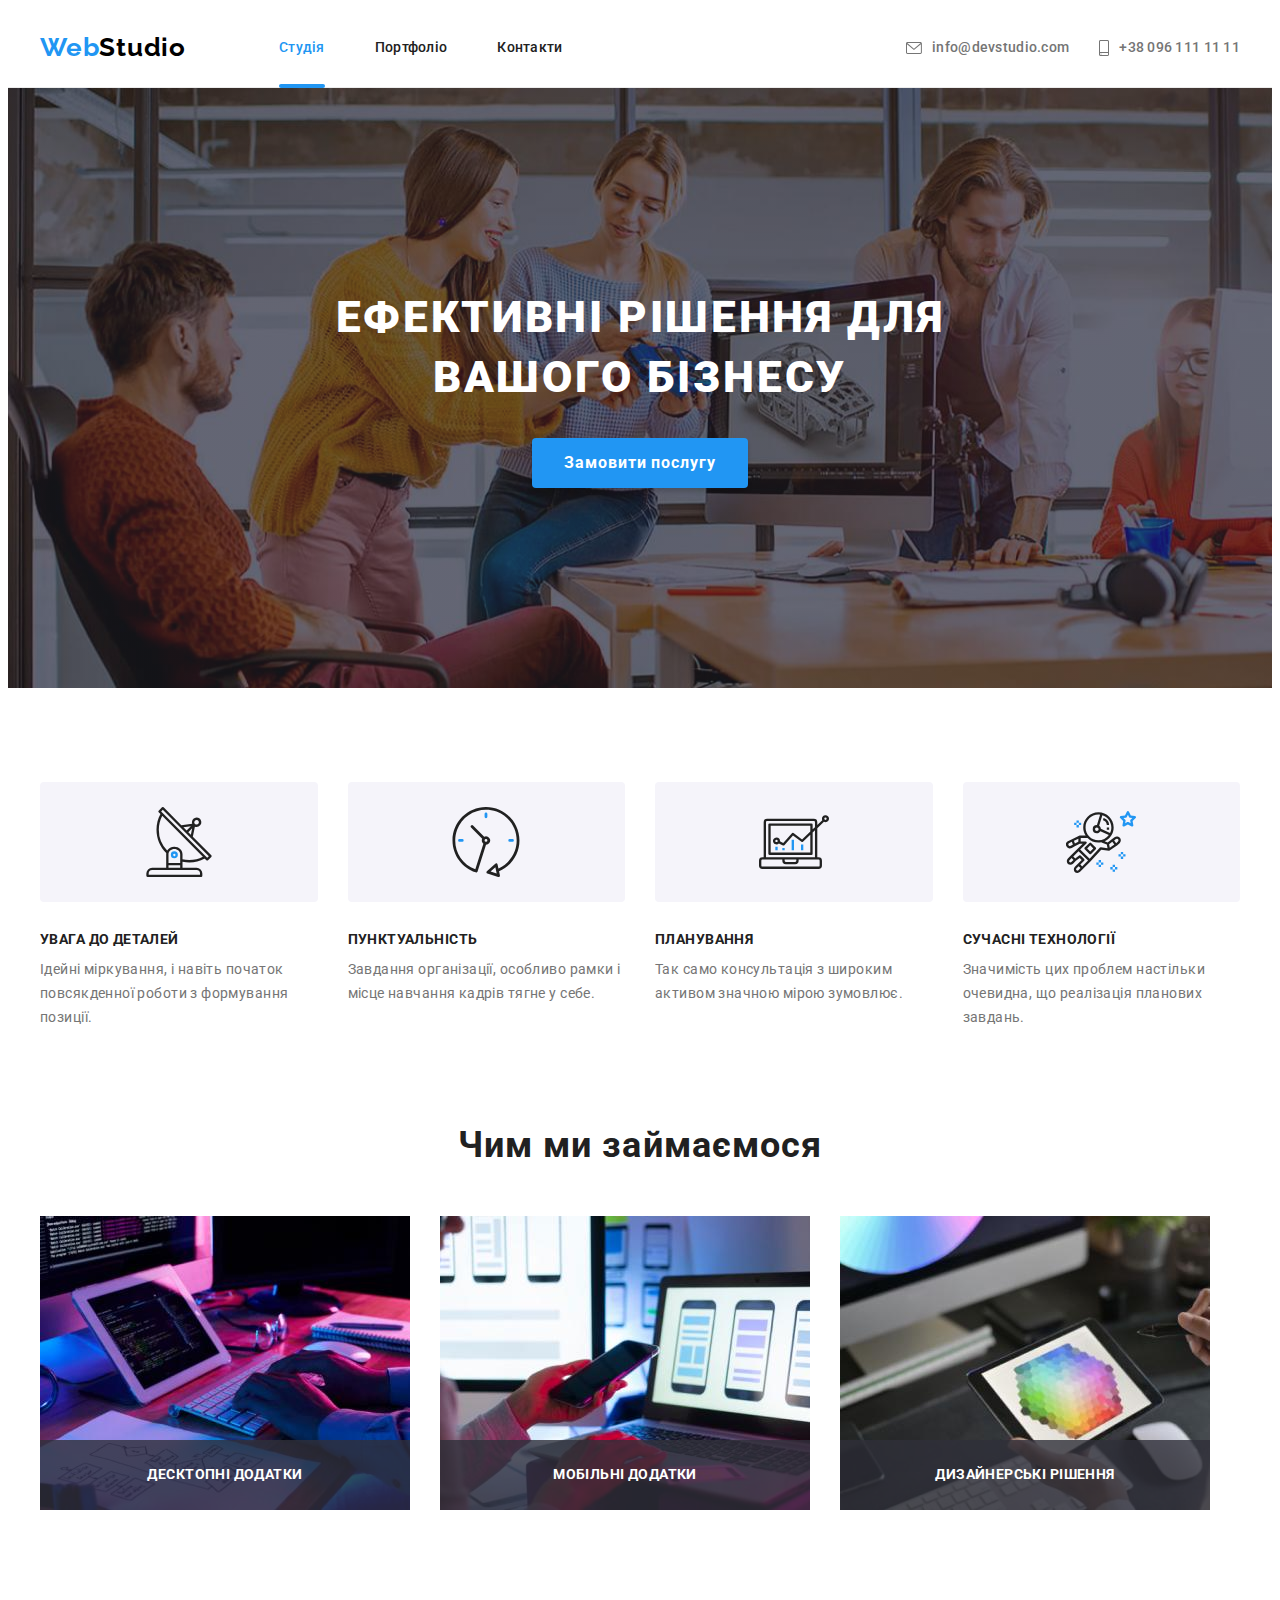
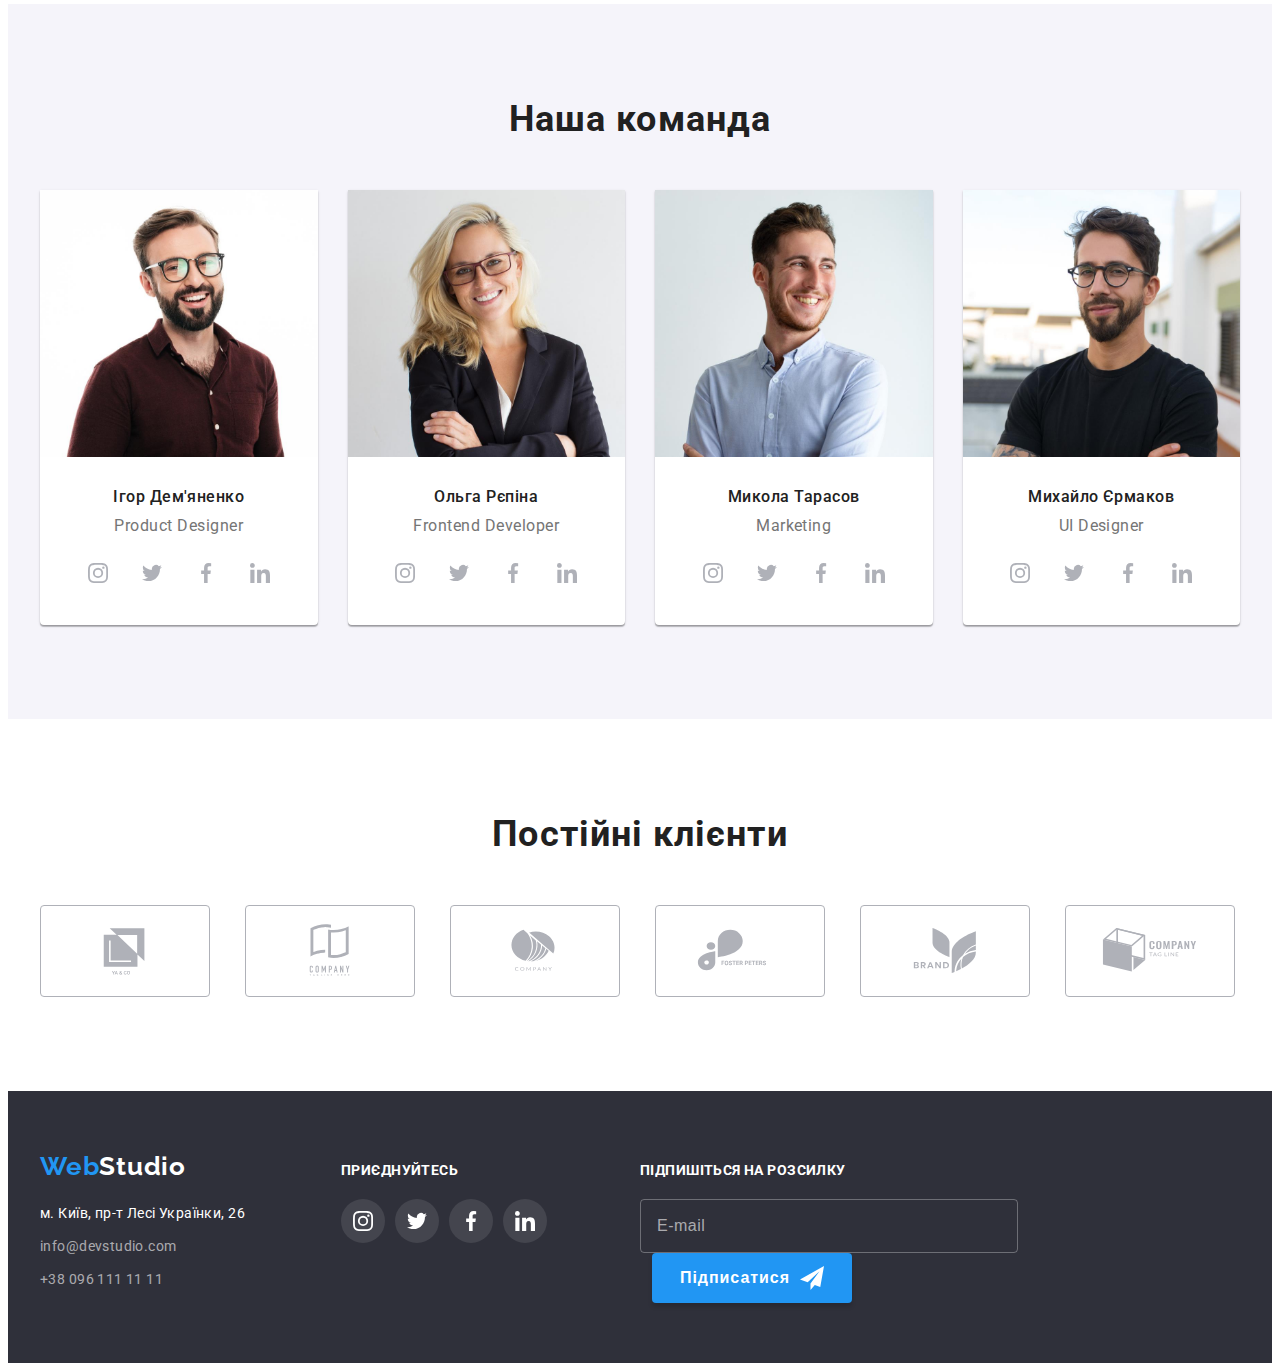
==== commit 278cc893: "Finish" ====
--- a/index.html
+++ b/index.html
@@ -169,44 +169,52 @@
                <picture>
                 <source
                   srcset="
-                    ./img/about/about-1-1x-min.jpeg 1x,
-                    ./img/about/about-1-2x-min.jpeg 2x
+                    ./images/img-direct-1.jpg 1x,
+                    ./images/img-direct-1@2x.jpg 2x
                   "
                 />
                 <img
-                  src="./img/about/about-1-1x-min.jpeg"
-                  alt="набирання тексту на клавіатурі"
+                  src="./images/img-direct-1.jpg"
+                  alt="Здійснення HTML розмітки на комп'ютері"
                   width="370"
-                  height="294"
                 />
               </picture>
-              
-              
-              <img class="about__img"
-                src="./images/img-direct-1.jpg"
-                alt="Здійснення HTML розмітки на комп'ютері"
-                width="370"
-              />
               <div class="about__wraper">
                 <h3 class="about__item-title">Десктопні додатки</h3>
               </div>
             </li>
             <li class="about__item">
-              <img class="about__img"
-                src="./images/img-direct-2.jpg"
-                alt="Адаптація розмірів під телефон та ноутбук"
-                width="370"
-              />
+               <picture>
+                <source
+                  srcset="
+                    ./images/img-direct-2.jpg 1x,
+                    ./images/img-direct-2@2x.jpg 2x
+                  "
+                />
+                <img
+                  src="images/img-direct-2.jpg"
+                  alt="Адаптація розмірів під телефон та ноутбук"
+                  width="370"
+                />
+              </picture>
               <div class="about__wraper">
                 <h3 class="about__item-title">Мобільні додатки</h3>
               </div>
             </li>
             <li class="about__item">
-              <img class="about__img"
-                src="./images/img-direct-3.jpg"
-                alt="Вибір кольору на планшеті"
-                width="370"
-              />
+              <picture>
+                <source
+                  srcset="
+                    ./images/img-direct-3.jpg 1x,
+                    ./images/img-direct-3@2x.jpg 2x
+                  "
+                />
+                <img
+                  src="./images/img-direct-3.jpg"
+                  alt="Вибір кольору на планшеті"
+                  width="370"
+                />
+              </picture>
               <div class="about__wraper">
                 <h3 class="about__item-title">Дизайнерські рішення</h3>
               </div>
@@ -220,7 +228,35 @@
           <h2 class="team__tittle">Наша команда</h2>
           <ul class="team__list list">
             <li class="team__item">
-              <img class="team__img" src="./images/img-team-1.jpg" alt="Дизайнер" width="450" />
+              <picture>
+                <source
+                  srcset="
+                    ./images/team/img-team-1-desktop.jpg 1x,
+                    ./images/team/img-team-1-desktop@2x.jpg 2x
+                  "
+                  media="(min-width: 1200px)"
+                />
+                <source
+                  srcset="
+                    ./images/team/img-team-1-tablet.jpg 1x,
+                    ./images/team/img-team-1-tablet@2x.jpg 2x
+                  "
+                  media="(min-width: 768px)"
+                />
+                <source
+                  srcset="
+                    ./images/team/img-team-1-mobile.jpg 1x,
+                    ./images/team/img-team-1-mobile@2x.jpg 2x
+                  "
+                  media="(max-width: 767px)"
+                />
+                <img
+                  src="./images/team/img-team-1-desktop.jpg"
+                  alt="Дизайнер"
+                  width="450" 
+                  class="team__img"
+                />
+              </picture>
               <h3 class="team__item-tittle">Ігор Дем'яненко</h3>
               <p class="team__item-job">Product Designer</p>
               <ul class="social">
@@ -255,7 +291,35 @@
               </ul>
             </li>
             <li class="team__item">
-              <img class="team__img" src="./images/img-team-2.jpg" alt="Розробник" width="450" />
+                 <picture>
+                <source
+                  srcset="
+                    ./images/team/img-team-2-desktop.jpg 1x,
+                    ./images/team/img-team-2-desktop@2x.jpg 2x
+                  "
+                  media="(min-width: 1200px)"
+                />
+                <source
+                  srcset="
+                    ./images/team/img-team-2-tablet.jpg 1x,
+                    ./images/team/img-team-2-tablet@2x.jpg 2x
+                  "
+                  media="(min-width: 768px)"
+                />
+                <source
+                  srcset="
+                    ./images/team/img-team-2-mobile.jpg 1x,
+                    ./images/team/img-team-2-mobile@2x.jpg 2x
+                  "
+                  media="(max-width: 767px)"
+                />
+                <img
+                  src="./images/team/img-team-2-desktop.jpg"
+                  alt="Розробник"
+                  width="450" 
+                  class="team__img"
+                />
+              </picture>
               <h3 class="team__item-tittle">Ольга Рєпіна</h3>
               <p class="team__item-job">Frontend Developer</p>
               <ul class="social">
@@ -290,7 +354,35 @@
               </ul>
             </li>
             <li class="team__item">
-              <img class="team__img" src="./images/img-team-3.jpg" alt="Маркетолог" width="450" />
+              <picture>
+                <source
+                  srcset="
+                    ./images/team/img-team-3-desktop.jpg 1x,
+                    ./images/team/img-team-3-desktop@2x.jpg 2x
+                  "
+                  media="(min-width: 1200px)"
+                />
+                <source
+                  srcset="
+                    ./images/team/img-team-3-tablet.jpg 1x,
+                    ./images/team/img-team-3-tablet@2x.jpg 2x
+                  "
+                  media="(min-width: 768px)"
+                />
+                <source
+                  srcset="
+                    ./images/team/img-team-3-mobile.jpg 1x,
+                    ./images/team/img-team-3-mobile@2x.jpg 2x
+                  "
+                  media="(max-width: 767px)"
+                />
+                <img
+                  src="./images/team/img-team-3-desktop.jpg"
+                  alt="Маркетолог"
+                  width="450" 
+                  class="team__img"
+                />
+              </picture>
               <h3 class="team__item-tittle">Микола Тарасов</h3>
               <p class="team__item-job">Marketing</p>
               <ul class="social">
@@ -325,7 +417,35 @@
               </ul>
             </li>
             <li class="team__item">
-              <img class="team__img" src="./images/img-team-4.jpg" alt="Дизайнер-2" width="450" />
+              <picture>
+                <source
+                  srcset="
+                    ./images/team/img-team-4-desktop.jpg 1x,
+                    ./images/team/img-team-4-desktop@2x.jpg 2x
+                  "
+                  media="(min-width: 1200px)"
+                />
+                <source
+                  srcset="
+                    ./images/team/img-team-4-tablet.jpg 1x,
+                    ./images/team/img-team-4-tablet@2x.jpg 2x
+                  "
+                  media="(min-width: 768px)"
+                />
+                <source
+                  srcset="
+                    ./images/team/img-team-4-mobile.jpg 1x,
+                    ./images/team/img-team-4-mobile@2x.jpg 2x
+                  "
+                  media="(max-width: 767px)"
+                />
+                <img
+                  src="./images/team/img-team-4-desktop.jpg"
+                  alt="Дизайнер-2"
+                  width="450" 
+                  class="team__img"
+                />
+              </picture>
               <h3 class="team__item-tittle">Михайло Єрмаков</h3>
               <p class="team__item-job">UI Designer</p>
               <ul class="social">
